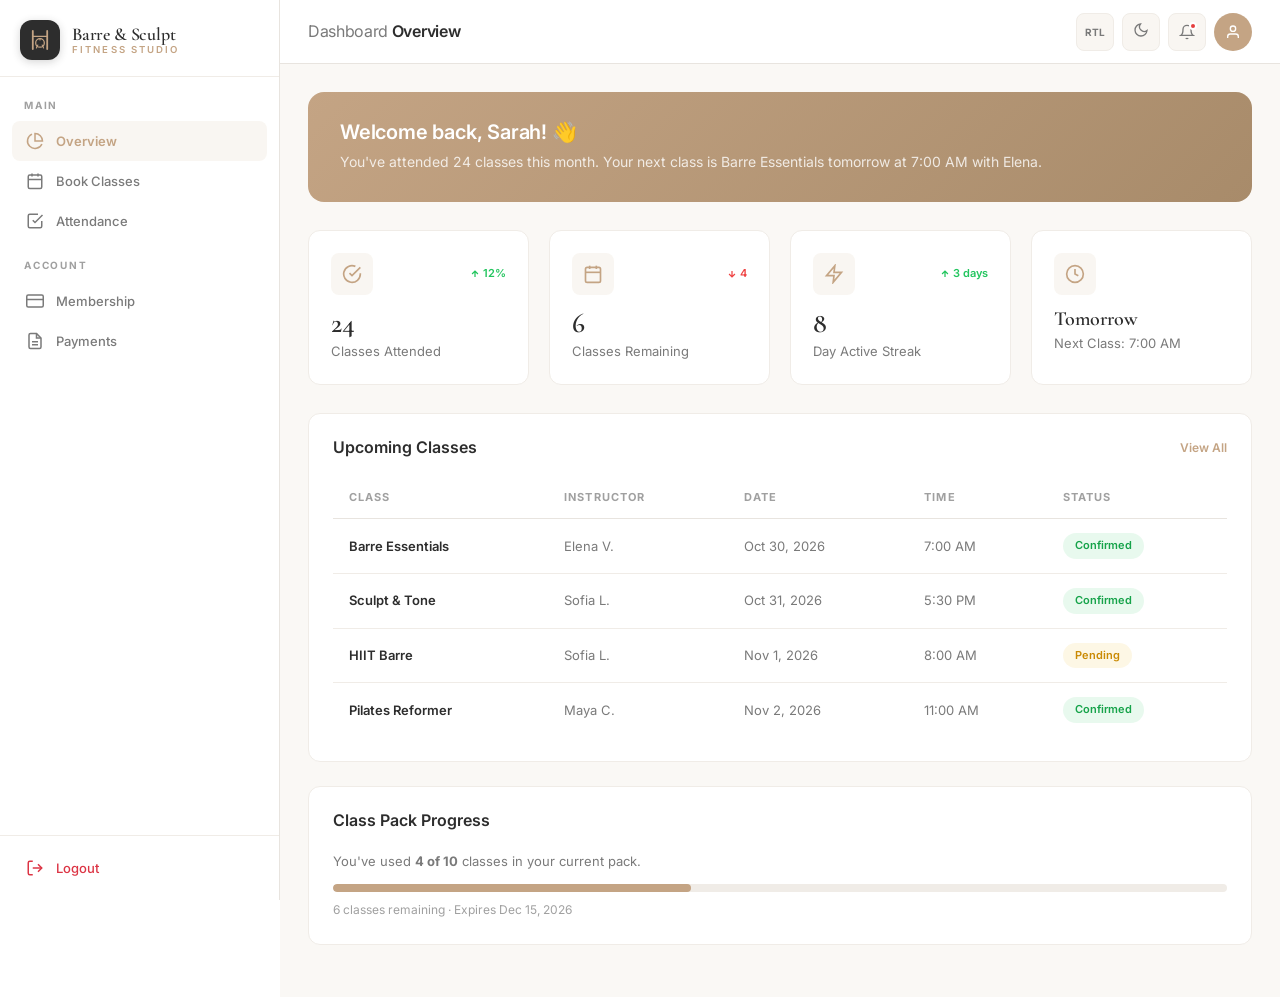
==== dashboard/index.html @ 0da045a5 "first commit" ====
<!DOCTYPE html>
<html lang="en" id="root-html">
<head>
    <meta charset="UTF-8">
    <meta name="viewport" content="width=device-width, initial-scale=1.0">
    <title>Member Dashboard — Barre & Sculpt Fitness Studio</title>
    <link rel="icon" type="image/svg+xml" href="../favicon.svg">
    <link rel="preconnect" href="https://fonts.googleapis.com">
    <link rel="preconnect" href="https://fonts.gstatic.com" crossorigin>
    <link href="https://fonts.googleapis.com/css2?family=Cormorant+Garamond:wght@400;500;600;700&family=Inter:wght@400;500;600;700&display=swap" rel="stylesheet">
    <link rel="stylesheet" href="../style.css">
    <script>(function(){try{if(localStorage.getItem('bs_theme')==='dark'){document.documentElement.classList.add('dark')}if(localStorage.getItem('bs_dir')==='rtl'){document.documentElement.setAttribute('dir','rtl')}}catch(e){}})();</script>
</head>
<body>
<div class="dash-layout">
    <!-- Sidebar Overlay -->
    <div class="dash-sidebar-overlay" id="dash-overlay" onclick="closeSidebar()"></div>

    <!-- Sidebar -->
    <aside class="dash-sidebar" id="dash-sidebar">
        <div class="dash-sidebar-header">
            <a href="../index.html" class="nav-logo" aria-label="Home">
                <div class="nav-logo-icon">
                    <svg width="36" height="36" viewBox="0 0 100 100" fill="none" xmlns="http://www.w3.org/2000/svg"><rect width="100" height="100" rx="18" fill="#2D2D2D"/><path d="M30 25 L30 75" stroke="#C4A484" stroke-width="5" stroke-linecap="round"/><path d="M70 25 L70 75" stroke="#C4A484" stroke-width="5" stroke-linecap="round"/><path d="M30 40 L70 40" stroke="#C4A484" stroke-width="4" stroke-linecap="round"/><circle cx="50" cy="58" r="12" stroke="#C4A484" stroke-width="3.5" fill="none"/><path d="M50 50 L50 46" stroke="#C4A484" stroke-width="3" stroke-linecap="round"/><path d="M44 64 L40 72" stroke="#C4A484" stroke-width="3" stroke-linecap="round"/><path d="M56 64 L60 72" stroke="#C4A484" stroke-width="3" stroke-linecap="round"/></svg>
                </div>
                <div class="nav-logo-text"><span class="brand-top">Barre & Sculpt</span><span class="brand-bottom">Fitness Studio</span></div>
            </a>
        </div>
        <nav class="dash-sidebar-nav">
            <div class="dash-nav-label">Main</div>
            <button class="dash-nav-item active" data-tab="overview">
                <svg width="18" height="18" viewBox="0 0 24 24" fill="none" stroke="currentColor" stroke-width="2"><path d="M21.21 15.89A10 10 0 1 1 8 2.83"/><path d="M22 12A10 10 0 0 0 12 2v10z"/></svg>
                Overview
            </button>
            <button class="dash-nav-item" data-tab="bookings">
                <svg width="18" height="18" viewBox="0 0 24 24" fill="none" stroke="currentColor" stroke-width="2"><rect x="3" y="4" width="18" height="18" rx="2" ry="2"/><line x1="16" y1="2" x2="16" y2="6"/><line x1="8" y1="2" x2="8" y2="6"/><line x1="3" y1="10" x2="21" y2="10"/></svg>
                Book Classes
            </button>
            <button class="dash-nav-item" data-tab="attendance">
                <svg width="18" height="18" viewBox="0 0 24 24" fill="none" stroke="currentColor" stroke-width="2"><path d="M9 11l3 3L22 4"/><path d="M21 12v7a2 2 0 0 1-2 2H5a2 2 0 0 1-2-2V5a2 2 0 0 1 2-2h11"/></svg>
                Attendance
            </button>
            <div class="dash-nav-label">Account</div>
            <button class="dash-nav-item" data-tab="membership">
                <svg width="18" height="18" viewBox="0 0 24 24" fill="none" stroke="currentColor" stroke-width="2"><rect x="1" y="4" width="22" height="16" rx="2" ry="2"/><line x1="1" y1="10" x2="23" y2="10"/></svg>
                Membership
            </button>
            <button class="dash-nav-item" data-tab="payments">
                <svg width="18" height="18" viewBox="0 0 24 24" fill="none" stroke="currentColor" stroke-width="2"><path d="M14 2H6a2 2 0 0 0-2 2v16a2 2 0 0 0 2 2h12a2 2 0 0 0 2-2V8z"/><polyline points="14 2 14 8 20 8"/><line x1="16" y1="13" x2="8" y2="13"/><line x1="16" y1="17" x2="8" y2="17"/></svg>
                Payments
            </button>
        </nav>
        <div class="dash-sidebar-footer">
            <button class="dash-nav-item dash-logout-btn" id="logoutTriggerBtn">
                <svg width="18" height="18" viewBox="0 0 24 24" fill="none" stroke="currentColor" stroke-width="2"><path d="M9 21H5a2 2 0 0 1-2-2V5a2 2 0 0 1 2-2h4"/><polyline points="16 17 21 12 16 7"/><line x1="21" y1="12" x2="9" y2="12"/></svg>
                Logout
            </button>
        </div>
    </aside>

    <!-- Main -->
    <div class="dash-main">
        <!-- Header -->
        <header class="dash-header">
            <div class="dash-header-left">
                <button class="dash-mobile-toggle" onclick="toggleSidebar()" aria-label="Toggle sidebar">
                    <svg width="18" height="18" viewBox="0 0 24 24" fill="none" stroke="currentColor" stroke-width="2"><line x1="3" y1="6" x2="21" y2="6"/><line x1="3" y1="12" x2="21" y2="12"/><line x1="3" y1="18" x2="21" y2="18"/></svg>
                </button>
                <h1 class="dash-header-title" id="dashHeaderTitle"><span class="dash-title-prefix">Dashboard </span>Overview</h1>
            </div>
            <div class="dash-header-right">
                <button class="nav-icon-btn" onclick="toggleDir()" title="Toggle RTL"><span class="dir-indicator">RTL</span></button>
                <button class="nav-icon-btn" onclick="toggleTheme()" title="Toggle theme"><span class="theme-icon"><svg xmlns="http://www.w3.org/2000/svg" width="16" height="16" fill="none" viewBox="0 0 24 24" stroke="currentColor" stroke-width="2"><path d="M21 12.79A9 9 0 1 1 11.21 3 7 7 0 0 0 21 12.79z"/></svg></span></button>
                <div style="position:relative;">
                    <button class="dash-notif-btn" id="notifBtn" aria-label="Notifications">
                        <svg width="16" height="16" viewBox="0 0 24 24" fill="none" stroke="currentColor" stroke-width="2"><path d="M18 8A6 6 0 0 0 6 8c0 7-3 9-3 9h18s-3-2-3-9"/><path d="M13.73 21a2 2 0 0 1-3.46 0"/></svg>
                        <span class="dash-notif-dot"></span>
                    </button>
                    <div class="dash-notif-dropdown" id="notifDropdown">
                        <div class="dash-notif-header"><h4>Notifications</h4><button style="background:none;border:none;color:var(--text-muted);cursor:pointer;font-size:0.75rem;" onclick="document.getElementById('notifDropdown').classList.remove('open')">Clear all</button></div>
                        <div class="dash-notif-list">
                            <div class="dash-notif-item"><h5>Class Confirmed</h5><p>Your Barre Essentials class on Oct 30 at 7:00 AM is confirmed.</p><div class="dash-notif-time">15 minutes ago</div></div>
                            <div class="dash-notif-item"><h5>Membership Renewal</h5><p>Your Unlimited membership renews on Nov 15, 2026.</p><div class="dash-notif-time">2 hours ago</div></div>
                            <div class="dash-notif-item"><h5>New Class Added</h5><p>HIIT Barre Express (30 min) is now available on Saturday mornings!</p><div class="dash-notif-time">Yesterday</div></div>
                            <div class="dash-notif-item"><h5>Achievement Unlocked</h5><p>You've completed 8 consecutive days of classes. Keep it up!</p><div class="dash-notif-time">2 days ago</div></div>
                        </div>
                    </div>
                </div>
                <button class="dash-profile-btn" aria-label="Profile">
                    <svg width="16" height="16" viewBox="0 0 24 24" fill="none" stroke="currentColor" stroke-width="2"><path d="M20 21v-2a4 4 0 0 0-4-4H8a4 4 0 0 0-4 4v2"/><circle cx="12" cy="7" r="4"/></svg>
                </button>
            </div>
        </header>

        <!-- Body -->
        <div class="dash-body">

            <!-- ══ OVERVIEW ══ -->
            <div class="dash-tab-content active" id="tab-overview">
                <div class="dash-welcome">
                    <h2>Welcome back, Sarah! 👋</h2>
                    <p>You've attended 24 classes this month. Your next class is Barre Essentials tomorrow at 7:00 AM with Elena.</p>
                </div>
                <div class="dash-metrics">
                    <div class="dash-metric-card">
                        <div class="dash-metric-header">
                            <div class="dash-metric-icon"><svg width="20" height="20" viewBox="0 0 24 24" fill="none" stroke="currentColor" stroke-width="2"><path d="M22 11.08V12a10 10 0 1 1-5.93-9.14"/><polyline points="22 4 12 14.01 9 11.01"/></svg></div>
                            <span class="dash-metric-change up"><svg width="10" height="10" viewBox="0 0 24 24" fill="none" stroke="currentColor" stroke-width="3"><path d="M12 19V5M5 12l7-7 7 7"/></svg> 12%</span>
                        </div>
                        <div class="dash-metric-value">24</div>
                        <div class="dash-metric-label">Classes Attended</div>
                    </div>
                    <div class="dash-metric-card">
                        <div class="dash-metric-header">
                            <div class="dash-metric-icon"><svg width="20" height="20" viewBox="0 0 24 24" fill="none" stroke="currentColor" stroke-width="2"><rect x="3" y="4" width="18" height="18" rx="2" ry="2"/><line x1="16" y1="2" x2="16" y2="6"/><line x1="8" y1="2" x2="8" y2="6"/><line x1="3" y1="10" x2="21" y2="10"/></svg></div>
                            <span class="dash-metric-change down"><svg width="10" height="10" viewBox="0 0 24 24" fill="none" stroke="currentColor" stroke-width="3"><path d="M12 5v14M5 12l7 7 7-7"/></svg> 4</span>
                        </div>
                        <div class="dash-metric-value">6</div>
                        <div class="dash-metric-label">Classes Remaining</div>
                    </div>
                    <div class="dash-metric-card">
                        <div class="dash-metric-header">
                            <div class="dash-metric-icon"><svg width="20" height="20" viewBox="0 0 24 24" fill="none" stroke="currentColor" stroke-width="2"><path d="M13 2L3 14h9l-1 8 10-12h-9l1-8z"/></svg></div>
                            <span class="dash-metric-change up"><svg width="10" height="10" viewBox="0 0 24 24" fill="none" stroke="currentColor" stroke-width="3"><path d="M12 19V5M5 12l7-7 7 7"/></svg> 3 days</span>
                        </div>
                        <div class="dash-metric-value">8</div>
                        <div class="dash-metric-label">Day Active Streak</div>
                    </div>
                    <div class="dash-metric-card">
                        <div class="dash-metric-header">
                            <div class="dash-metric-icon"><svg width="20" height="20" viewBox="0 0 24 24" fill="none" stroke="currentColor" stroke-width="2"><circle cx="12" cy="12" r="10"/><polyline points="12 6 12 12 16 14"/></svg></div>
                        </div>
                        <div class="dash-metric-value" style="font-size:1.25rem;">Tomorrow</div>
                        <div class="dash-metric-label">Next Class: 7:00 AM</div>
                    </div>
                </div>

                <!-- Upcoming Classes -->
                <div class="dash-card">
                    <div class="dash-card-header"><h3>Upcoming Classes</h3><a href="#" onclick="document.querySelector('[data-tab=bookings]').click();return false;" style="font-size:0.75rem;color:var(--primary);font-weight:600;">View All</a></div>
                    <div class="dash-table-wrap">
                        <table class="dash-table">
                            <thead><tr><th>Class</th><th>Instructor</th><th>Date</th><th>Time</th><th>Status</th></tr></thead>
                            <tbody>
                                <tr><td style="font-weight:600;color:var(--text);">Barre Essentials</td><td>Elena V.</td><td>Oct 30, 2026</td><td>7:00 AM</td><td><span class="dash-status confirmed">Confirmed</span></td></tr>
                                <tr><td style="font-weight:600;color:var(--text);">Sculpt & Tone</td><td>Sofia L.</td><td>Oct 31, 2026</td><td>5:30 PM</td><td><span class="dash-status confirmed">Confirmed</span></td></tr>
                                <tr><td style="font-weight:600;color:var(--text);">HIIT Barre</td><td>Sofia L.</td><td>Nov 1, 2026</td><td>8:00 AM</td><td><span class="dash-status pending">Pending</span></td></tr>
                                <tr><td style="font-weight:600;color:var(--text);">Pilates Reformer</td><td>Maya C.</td><td>Nov 2, 2026</td><td>11:00 AM</td><td><span class="dash-status confirmed">Confirmed</span></td></tr>
                            </tbody>
                        </table>
                    </div>
                </div>

                <!-- Progress -->
                <div class="dash-card">
                    <div class="dash-card-header"><h3>Class Pack Progress</h3></div>
                    <p style="font-size:0.8125rem;margin-bottom:12px;">You've used <strong>4 of 10</strong> classes in your current pack.</p>
                    <div class="progress-bar-bg"><div class="progress-bar-fill" style="width:40%;"></div></div>
                    <p style="font-size:0.75rem;color:var(--text-light);margin-top:8px;">6 classes remaining · Expires Dec 15, 2026</p>
                </div>
            </div>

            <!-- ══ BOOK CLASSES ══ -->
            <div class="dash-tab-content" id="tab-bookings">
                <div class="dash-card">
                    <div class="dash-card-header"><h3>Available Classes</h3>
                        <div style="display:flex;gap:8px;">
                            <input type="date" class="form-input" style="padding:8px 12px;font-size:0.75rem;width:auto;">
                        </div>
                    </div>
                    <div style="display:grid;grid-template-columns:repeat(auto-fill,minmax(280px,1fr));gap:16px;">
                        <div style="border:1px solid var(--border-light);border-radius:var(--radius);padding:20px;">
                            <div style="display:flex;justify-content:space-between;align-items:flex-start;margin-bottom:12px;">
                                <div><div style="font-weight:600;font-size:0.9375rem;">Barre Essentials</div><div style="font-size:0.75rem;color:var(--text-muted);">Elena Vasquez</div></div>
                                <span style="padding:4px 10px;font-size:0.625rem;font-weight:600;background:rgba(34,197,94,0.1);color:#16a34a;border-radius:var(--radius-full);">8 spots</span>
                            </div>
                            <div style="font-size:0.8125rem;color:var(--text-muted);margin-bottom:14px;">Oct 31 · 7:00 AM · 50 min</div>
                            <button class="btn btn-primary btn-sm" style="width:100%;" onclick="alert('Class booked!')">Book Now</button>
                        </div>
                        <div style="border:1px solid var(--border-light);border-radius:var(--radius);padding:20px;">
                            <div style="display:flex;justify-content:space-between;align-items:flex-start;margin-bottom:12px;">
                                <div><div style="font-weight:600;font-size:0.9375rem;">Sculpt & Tone</div><div style="font-size:0.75rem;color:var(--text-muted);">Sofia Laurent</div></div>
                                <span style="padding:4px 10px;font-size:0.625rem;font-weight:600;background:rgba(234,179,8,0.1);color:#ca8a04;border-radius:var(--radius-full);">3 spots</span>
                            </div>
                            <div style="font-size:0.8125rem;color:var(--text-muted);margin-bottom:14px;">Oct 31 · 5:30 PM · 55 min</div>
                            <button class="btn btn-primary btn-sm" style="width:100%;" onclick="alert('Class booked!')">Book Now</button>
                        </div>
                        <div style="border:1px solid var(--border-light);border-radius:var(--radius);padding:20px;">
                            <div style="display:flex;justify-content:space-between;align-items:flex-start;margin-bottom:12px;">
                                <div><div style="font-weight:600;font-size:0.9375rem;">Pilates Reformer</div><div style="font-size:0.75rem;color:var(--text-muted);">Maya Chen</div></div>
                                <span style="padding:4px 10px;font-size:0.625rem;font-weight:600;background:rgba(34,197,94,0.1);color:#16a34a;border-radius:var(--radius-full);">6 spots</span>
                            </div>
                            <div style="font-size:0.8125rem;color:var(--text-muted);margin-bottom:14px;">Nov 1 · 11:00 AM · 55 min</div>
                            <button class="btn btn-primary btn-sm" style="width:100%;" onclick="alert('Class booked!')">Book Now</button>
                        </div>
                        <div style="border:1px solid var(--border-light);border-radius:var(--radius);padding:20px;">
                            <div style="display:flex;justify-content:space-between;align-items:flex-start;margin-bottom:12px;">
                                <div><div style="font-weight:600;font-size:0.9375rem;">Stretch & Restore</div><div style="font-size:0.75rem;color:var(--text-muted);">James Rivera</div></div>
                                <span style="padding:4px 10px;font-size:0.625rem;font-weight:600;background:rgba(34,197,94,0.1);color:#16a34a;border-radius:var(--radius-full);">10 spots</span>
                            </div>
                            <div style="font-size:0.8125rem;color:var(--text-muted);margin-bottom:14px;">Nov 1 · 12:00 PM · 45 min</div>
                            <button class="btn btn-primary btn-sm" style="width:100%;" onclick="alert('Class booked!')">Book Now</button>
                        </div>
                        <div style="border:1px solid var(--border-light);border-radius:var(--radius);padding:20px;">
                            <div style="display:flex;justify-content:space-between;align-items:flex-start;margin-bottom:12px;">
                                <div><div style="font-weight:600;font-size:0.9375rem;">HIIT Barre</div><div style="font-size:0.75rem;color:var(--text-muted);">Sofia Laurent</div></div>
                                <span style="padding:4px 10px;font-size:0.625rem;font-weight:600;background:rgba(239,68,68,0.1);color:#dc2626;border-radius:var(--radius-full);">1 spot</span>
                            </div>
                            <div style="font-size:0.8125rem;color:var(--text-muted);margin-bottom:14px;">Nov 2 · 8:00 AM · 50 min</div>
                            <button class="btn btn-primary btn-sm" style="width:100%;" onclick="alert('Class booked!')">Book Now</button>
                        </div>
                        <div style="border:1px solid var(--border-light);border-radius:var(--radius);padding:20px;">
                            <div style="display:flex;justify-content:space-between;align-items:flex-start;margin-bottom:12px;">
                                <div><div style="font-weight:600;font-size:0.9375rem;">Prenatal Barre</div><div style="font-size:0.75rem;color:var(--text-muted);">Elena Vasquez</div></div>
                                <span style="padding:4px 10px;font-size:0.625rem;font-weight:600;background:rgba(34,197,94,0.1);color:#16a34a;border-radius:var(--radius-full);">7 spots</span>
                            </div>
                            <div style="font-size:0.8125rem;color:var(--text-muted);margin-bottom:14px;">Nov 2 · 11:00 AM · 45 min</div>
                            <button class="btn btn-primary btn-sm" style="width:100%;" onclick="alert('Class booked!')">Book Now</button>
                        </div>
                    </div>
                </div>
            </div>

            <!-- ══ ATTENDANCE ══ -->
            <div class="dash-tab-content" id="tab-attendance">
                <div class="dash-card">
                    <div class="dash-card-header"><h3>Attendance History</h3></div>
                    <div class="dash-table-wrap">
                        <table class="dash-table">
                            <thead><tr><th>Date</th><th>Class</th><th>Instructor</th><th>Duration</th><th>Status</th></tr></thead>
                            <tbody>
                                <tr><td>Oct 29, 2026</td><td style="font-weight:600;color:var(--text);">Barre Essentials</td><td>Elena V.</td><td>50 min</td><td><span class="dash-status completed">Completed</span></td></tr>
                                <tr><td>Oct 28, 2026</td><td style="font-weight:600;color:var(--text);">HIIT Barre</td><td>Sofia L.</td><td>50 min</td><td><span class="dash-status completed">Completed</span></td></tr>
                                <tr><td>Oct 27, 2026</td><td style="font-weight:600;color:var(--text);">Pilates Reformer</td><td>Maya C.</td><td>55 min</td><td><span class="dash-status completed">Completed</span></td></tr>
                                <tr><td>Oct 26, 2026</td><td style="font-weight:600;color:var(--text);">Stretch & Restore</td><td>James R.</td><td>45 min</td><td><span class="dash-status completed">Completed</span></td></tr>
                                <tr><td>Oct 25, 2026</td><td style="font-weight:600;color:var(--text);">Sculpt & Tone</td><td>Sofia L.</td><td>55 min</td><td><span class="dash-status completed">Completed</span></td></tr>
                                <tr><td>Oct 24, 2026</td><td style="font-weight:600;color:var(--text);">Barre Essentials</td><td>Elena V.</td><td>50 min</td><td><span class="dash-status completed">Completed</span></td></tr>
                                <tr><td>Oct 23, 2026</td><td style="font-weight:600;color:var(--text);">HIIT Barre</td><td>Sofia L.</td><td>50 min</td><td><span class="dash-status cancelled">Cancelled</span></td></tr>
                                <tr><td>Oct 22, 2026</td><td style="font-weight:600;color:var(--text);">Pilates Reformer</td><td>Maya C.</td><td>55 min</td><td><span class="dash-status completed">Completed</span></td></tr>
                            </tbody>
                        </table>
                    </div>
                </div>
            </div>

            <!-- ══ MEMBERSHIP ══ -->
            <div class="dash-tab-content" id="tab-membership">
                <div class="dash-card" style="border-left:4px solid var(--primary);">
                    <div style="display:flex;justify-content:space-between;align-items:flex-start;flex-wrap:wrap;gap:16px;">
                        <div>
                            <div style="font-size:0.625rem;font-weight:600;letter-spacing:0.15em;text-transform:uppercase;color:var(--primary);margin-bottom:6px;">Current Plan</div>
                            <h3 style="font-family:var(--font-heading);font-size:1.5rem;margin-bottom:4px;">Unlimited Monthly</h3>
                            <p style="font-size:0.875rem;">Unlimited access to all classes, priority booking, and 2 guest passes per month.</p>
                        </div>
                        <span class="dash-status active" style="font-size:0.75rem;">Active</span>
                    </div>
                    <div style="display:grid;grid-template-columns:repeat(auto-fill,minmax(180px,1fr));gap:16px;margin-top:24px;padding-top:20px;border-top:1px solid var(--border-light);">
                        <div><div style="font-size:0.6875rem;color:var(--text-light);text-transform:uppercase;letter-spacing:0.08em;">Start Date</div><div style="font-weight:600;font-size:0.875rem;margin-top:4px;">Oct 15, 2026</div></div>
                        <div><div style="font-size:0.6875rem;color:var(--text-light);text-transform:uppercase;letter-spacing:0.08em;">Renewal Date</div><div style="font-weight:600;font-size:0.875rem;margin-top:4px;">Nov 15, 2026</div></div>
                        <div><div style="font-size:0.6875rem;color:var(--text-light);text-transform:uppercase;letter-spacing:0.08em;">Monthly Cost</div><div style="font-weight:600;font-size:0.875rem;margin-top:4px;">$149.00</div></div>
                        <div><div style="font-size:0.6875rem;color:var(--text-light);text-transform:uppercase;letter-spacing:0.08em;">Payment Method</div><div style="font-weight:600;font-size:0.875rem;margin-top:4px;">Visa ••••4242</div></div>
                    </div>
                    <div style="display:flex;gap:12px;margin-top:24px;">
                        <button class="btn btn-primary btn-sm">Upgrade Plan</button>
                        <button class="btn btn-secondary btn-sm">Manage Plan</button>
                    </div>
                </div>
                <div class="dash-card">
                    <div class="dash-card-header"><h3>Usage This Month</h3></div>
                    <div style="display:grid;grid-template-columns:1fr 1fr;gap:20px;">
                        <div>
                            <div style="display:flex;justify-content:space-between;font-size:0.8125rem;margin-bottom:6px;"><span>Classes Attended</span><span style="font-weight:600;">24</span></div>
                            <div class="progress-bar-bg"><div class="progress-bar-fill" style="width:80%;"></div></div>
                        </div>
                        <div>
                            <div style="display:flex;justify-content:space-between;font-size:0.8125rem;margin-bottom:6px;"><span>Guest Passes Used</span><span style="font-weight:600;">1 of 2</span></div>
                            <div class="progress-bar-bg"><div class="progress-bar-fill" style="width:50%;"></div></div>
                        </div>
                    </div>
                </div>
            </div>

            <!-- ══ PAYMENTS ══ -->
            <div class="dash-tab-content" id="tab-payments">
                <div class="dash-card">
                    <div class="dash-card-header"><h3>Payment History</h3></div>
                    <div class="dash-table-wrap">
                        <table class="dash-table">
                            <thead><tr><th>Invoice</th><th>Date</th><th>Amount</th><th>Method</th><th>Status</th></tr></thead>
                            <tbody>
                                <tr><td style="font-weight:600;color:var(--text);">#INV-2026-0024</td><td>Oct 15, 2026</td><td>$149.00</td><td>Visa ••••4242</td><td><span class="dash-status paid">Paid</span></td></tr>
                                <tr><td style="font-weight:600;color:var(--text);">#INV-2026-0021</td><td>Sep 15, 2026</td><td>$149.00</td><td>Visa ••••4242</td><td><span class="dash-status paid">Paid</span></td></tr>
                                <tr><td style="font-weight:600;color:var(--text);">#INV-2026-0018</td><td>Aug 15, 2026</td><td>$149.00</td><td>Visa ••••4242</td><td><span class="dash-status paid">Paid</span></td></tr>
                                <tr><td style="font-weight:600;color:var(--text);">#INV-2026-0015</td><td>Jul 15, 2026</td><td>$199.00</td><td>Visa ••••4242</td><td><span class="dash-status paid">Paid</span></td></tr>
                                <tr><td style="font-weight:600;color:var(--text);">#INV-2026-0012</td><td>Jun 15, 2026</td><td>$149.00</td><td>Visa ••••4242</td><td><span class="dash-status paid">Paid</span></td></tr>
                                <tr><td style="font-weight:600;color:var(--text);">#INV-2026-0009</td><td>May 15, 2026</td><td>$149.00</td><td>Visa ••••4242</td><td><span class="dash-status paid">Paid</span></td></tr>
                            </tbody>
                        </table>
                    </div>
                </div>
                <div class="dash-card">
                    <div class="dash-card-header"><h3>Payment Method</h3></div>
                    <div style="display:flex;align-items:center;gap:16px;padding:16px;border:1px solid var(--border-light);border-radius:var(--radius);">
                        <div style="width:48px;height:32px;background:linear-gradient(135deg,#1a1f71,#2563eb);border-radius:6px;display:flex;align-items:center;justify-content:center;">
                            <span style="color:#fff;font-size:0.625rem;font-weight:700;letter-spacing:0.05em;">VISA</span>
                        </div>
                        <div>
                            <div style="font-weight:600;font-size:0.875rem;">Visa ending in 4242</div>
                            <div style="font-size:0.75rem;color:var(--text-muted);">Expires 12/2028</div>
                        </div>
                        <button class="btn btn-secondary btn-sm" style="margin-left:auto;">Update</button>
                    </div>
                </div>
            </div>

        </div>
    </div>
</div>

<!-- Logout Modal -->
<div class="dash-modal-overlay" id="logoutModal">
    <div class="dash-modal">
        <div style="width:48px;height:48px;border-radius:50%;background:rgba(220,53,69,0.1);display:flex;align-items:center;justify-content:center;margin:0 auto 16px;">
            <svg width="22" height="22" viewBox="0 0 24 24" fill="none" stroke="#dc3545" stroke-width="2"><path d="M9 21H5a2 2 0 0 1-2-2V5a2 2 0 0 1 2-2h4"/><polyline points="16 17 21 12 16 7"/><line x1="21" y1="12" x2="9" y2="12"/></svg>
        </div>
        <h3>Confirm Logout</h3>
        <p>Are you sure you want to log out of your account?</p>
        <div class="dash-modal-actions">
            <button class="btn btn-secondary btn-sm" id="logoutCancel">Cancel</button>
            <button class="btn btn-primary btn-sm" id="logoutConfirm" style="background:#dc3545;border-color:#dc3545;">Logout</button>
        </div>
    </div>
</div>

<script src="../components.js"></script>
</body>
</html>
---- style.css ----
/* ═══════════════════════════════════════════════════════════════
   Barre & Sculpt Fitness Studio — Master Stylesheet
   Primary: #C4A484 (Warm Taupe/Gold)   Secondary: #2D2D2D (Charcoal)
   Font: Cormorant Garamond (Headings) + Inter (Body)
   ═══════════════════════════════════════════════════════════════ */

/* ─── CSS CUSTOM PROPERTIES ─────────────────────────────────── */
:root {
    --primary: #C4A484;
    --primary-light: #D4BFA0;
    --primary-dark: #A88B6A;
    --primary-10: rgba(196,164,132,0.10);
    --primary-20: rgba(196,164,132,0.20);
    --secondary: #2D2D2D;
    --secondary-light: #3D3D3D;
    --secondary-dark: #1A1A1A;

    --bg: #FFFFFF;
    --bg-alt: #FAF8F5;
    --bg-card: #FFFFFF;
    --bg-footer: #1A1A1A;
    --text: #2D2D2D;
    --text-muted: #7A7A7A;
    --text-light: #A0A0A0;
    --border: #E8E4DF;
    --border-light: #F0ECE7;
    --shadow: rgba(0,0,0,0.06);
    --shadow-md: rgba(0,0,0,0.10);
    --overlay: rgba(0,0,0,0.5);

    --radius-sm: 8px;
    --radius: 12px;
    --radius-lg: 16px;
    --radius-xl: 24px;
    --radius-full: 9999px;

    --font-heading: 'Cormorant Garamond', serif;
    --font-body: 'Inter', sans-serif;

    --nav-height: 72px;
    --sidebar-width: 280px;
    --max-width: 1280px;
    --transition: 0.3s cubic-bezier(0.4, 0, 0.2, 1);
}

/* ─── DARK MODE ─────────────────────────────────────────────── */
.dark {
    --bg: #111111;
    --bg-alt: #1A1A1A;
    --bg-card: #1E1E1E;
    --bg-footer: #0A0A0A;
    --text: #F0ECE7;
    --text-muted: #9A9A9A;
    --text-light: #6A6A6A;
    --border: #2E2E2E;
    --border-light: #252525;
    --shadow: rgba(0,0,0,0.3);
    --shadow-md: rgba(0,0,0,0.4);
    --overlay: rgba(0,0,0,0.7);
}

/* ─── RESET & BASE ──────────────────────────────────────────── */
*, *::before, *::after { box-sizing: border-box; margin: 0; padding: 0; }

html {
    scroll-behavior: smooth;
    font-size: 16px;
    -webkit-text-size-adjust: 100%;
}

body {
    font-family: var(--font-body);
    font-weight: 400;
    line-height: 1.6;
    color: var(--text);
    background: var(--bg);
    -webkit-font-smoothing: antialiased;
    -moz-osx-font-smoothing: grayscale;
    transition: background var(--transition), color var(--transition);
    overflow-x: hidden;
}

img { max-width: 100%; height: auto; display: block; }
a { text-decoration: none; color: inherit; transition: color var(--transition); }
button { font-family: inherit; cursor: pointer; border: none; background: none; }
ul, ol { list-style: none; }

/* ─── TYPOGRAPHY ────────────────────────────────────────────── */
h1, h2, h3, h4, h5, h6 {
    font-family: var(--font-heading);
    font-weight: 600;
    line-height: 1.2;
    color: var(--text);
}
h1 { font-size: clamp(2.5rem, 5vw, 4rem); letter-spacing: -0.02em; }
h2 { font-size: clamp(2rem, 4vw, 3rem); letter-spacing: -0.01em; }
h3 { font-size: clamp(1.5rem, 2.5vw, 1.875rem); }
h4 { font-size: clamp(1.125rem, 1.5vw, 1.375rem); }
h5 { font-size: 1.125rem; }
h6 { font-size: 1rem; }

p { 
    font-weight: 400; 
    line-height: 1.7; 
    color: var(--text-muted);
    font-size: 0.9375rem;
}

.section-eyebrow {
    display: inline-flex;
    align-items: center;
    gap: 10px;
    font-size: 0.6875rem;
    font-weight: 600;
    letter-spacing: 0.2em;
    text-transform: uppercase;
    color: var(--primary);
    margin-bottom: 14px;
    font-family: var(--font-body);
}
.section-eyebrow::before {
    content: '';
    width: 28px;
    height: 2px;
    background: var(--primary);
    flex-shrink: 0;
}

.section-title { margin-bottom: 16px; }
.section-desc {
    max-width: 640px;
    margin: 0 auto;
    font-size: 1rem;
    color: var(--text-muted);
}
.text-center { text-align: center; }
.text-center .section-desc { margin: 0 auto; }

/* ─── CONTAINER & LAYOUT ───────────────────────────────────── */
.container {
    width: 100%;
    max-width: var(--max-width);
    margin: 0 auto;
    padding: 0 24px;
}

section {
    padding: 80px 0;
}
section.section-alt {
    background: var(--bg-alt);
}

.grid-2 { display: grid; grid-template-columns: repeat(2, 1fr); gap: 32px; }
.grid-3 { display: grid; grid-template-columns: repeat(3, 1fr); gap: 28px; }
.grid-4 { display: grid; grid-template-columns: repeat(4, 1fr); gap: 24px; }

/* ─── BUTTONS ───────────────────────────────────────────────── */
.btn {
    display: inline-flex;
    align-items: center;
    justify-content: center;
    gap: 8px;
    padding: 14px 32px;
    font-size: 0.8125rem;
    font-weight: 600;
    letter-spacing: 0.08em;
    text-transform: uppercase;
    border-radius: var(--radius-sm);
    transition: all var(--transition);
    white-space: nowrap;
    font-family: var(--font-body);
    cursor: pointer;
    border: 2px solid transparent;
}

.btn-primary {
    background: var(--primary);
    color: #fff;
    border-color: var(--primary);
    box-shadow: 0 4px 20px rgba(196,164,132,0.3);
}
.btn-primary:hover {
    background: var(--primary-dark);
    border-color: var(--primary-dark);
    transform: translateY(-2px);
    box-shadow: 0 8px 30px rgba(196,164,132,0.4);
}

.btn-secondary {
    background: transparent;
    color: var(--text);
    border-color: var(--border);
}
.btn-secondary:hover {
    border-color: var(--primary);
    color: var(--primary);
    transform: translateY(-2px);
}

.btn-outline-light {
    background: transparent;
    color: #fff;
    border-color: rgba(255,255,255,0.35);
}
.btn-outline-light:hover {
    border-color: var(--primary);
    color: var(--primary);
    transform: translateY(-2px);
}

.btn-sm {
    padding: 10px 22px;
    font-size: 0.75rem;
}
.btn-lg {
    padding: 16px 40px;
    font-size: 0.875rem;
}

/* ─── HEADER / NAV ──────────────────────────────────────────── */
.main-header {
    position: fixed;
    top: 0;
    left: 0;
    right: 0;
    z-index: 1000;
    background: rgba(255,255,255,0.92);
    backdrop-filter: blur(20px);
    -webkit-backdrop-filter: blur(20px);
    border-bottom: 1px solid transparent;
    transition: all var(--transition);
    height: var(--nav-height);
}

.dark .main-header {
    background: rgba(17,17,17,0.92);
}

.main-header.scrolled {
    border-bottom-color: var(--border);
    box-shadow: 0 1px 12px var(--shadow);
}

.nav-inner {
    max-width: var(--max-width);
    margin: 0 auto;
    padding: 0 24px;
    height: var(--nav-height);
    display: flex;
    align-items: center;
    justify-content: space-between;
}

.nav-logo {
    display: flex;
    align-items: center;
    gap: 12px;
    flex-shrink: 0;
}
.nav-logo-icon {
    width: 40px;
    height: 40px;
    background: var(--secondary);
    border-radius: var(--radius);
    display: flex;
    align-items: center;
    justify-content: center;
    box-shadow: 0 2px 8px rgba(45,45,45,0.2);
}
.dark .nav-logo-icon {
    background: var(--primary);
}
.nav-logo-text {
    display: flex;
    flex-direction: column;
    line-height: 1.1;
}
.nav-logo .brand-top {
    font-family: var(--font-heading);
    font-weight: 600;
    font-size: 1.125rem;
    color: var(--text);
    letter-spacing: -0.01em;
}
.nav-logo .brand-bottom {
    font-family: var(--font-body);
    font-size: 0.6rem;
    font-weight: 600;
    letter-spacing: 0.22em;
    text-transform: uppercase;
    color: var(--primary);
}

.nav-links {
    display: flex;
    align-items: center;
    gap: 4px;
}
.nav-link {
    padding: 8px 16px;
    font-size: 0.8125rem;
    font-weight: 500;
    color: var(--text-muted);
    border-radius: var(--radius-sm);
    transition: all var(--transition);
    position: relative;
}
.nav-link:hover,
.nav-link.active {
    color: var(--primary);
}
.nav-link.active::after {
    content: '';
    position: absolute;
    bottom: 2px;
    left: 50%;
    transform: translateX(-50%);
    width: 16px;
    height: 2px;
    background: var(--primary);
    border-radius: 1px;
}

.nav-right {
    display: flex;
    align-items: center;
    gap: 8px;
}

.nav-icon-btn {
    width: 38px;
    height: 38px;
    display: flex;
    align-items: center;
    justify-content: center;
    border-radius: var(--radius-sm);
    background: var(--primary-10);
    border: 1px solid var(--border-light);
    color: var(--text-muted);
    transition: all var(--transition);
    font-size: 0.8rem;
}
.nav-icon-btn:hover {
    color: var(--primary);
    border-color: var(--primary-20);
    background: var(--primary-20);
}

/* Mobile menu toggle */
.mobile-menu-btn {
    display: none;
    width: 38px;
    height: 38px;
    align-items: center;
    justify-content: center;
    border-radius: var(--radius-sm);
    background: var(--primary-10);
    border: 1px solid var(--border-light);
    color: var(--text);
}

/* Mobile Nav */
.mobile-menu {
    display: none;
    position: absolute;
    top: var(--nav-height);
    left: 0;
    right: 0;
    background: var(--bg);
    border-bottom: 1px solid var(--border);
    box-shadow: 0 10px 30px var(--shadow-md);
    padding: 16px 24px 24px;
    z-index: 999;
}
.mobile-menu.open {
    display: block;
}
.mobile-nav-link {
    display: block;
    padding: 12px 16px;
    font-size: 0.875rem;
    font-weight: 500;
    color: var(--text-muted);
    border-radius: var(--radius-sm);
    transition: all var(--transition);
}
.mobile-nav-link:hover,
.mobile-nav-link.active {
    color: var(--primary);
    background: var(--primary-10);
}
.mobile-nav-actions {
    display: flex;
    gap: 10px;
    margin-top: 16px;
    padding-top: 16px;
    border-top: 1px solid var(--border);
}
.mobile-nav-actions .btn {
    flex: 1;
    justify-content: center;
    padding: 12px 16px;
    font-size: 0.75rem;
}
.mobile-nav-utils {
    display: flex;
    gap: 10px;
    margin-top: 12px;
}
.mobile-nav-utils button {
    flex: 1;
    padding: 10px;
    border-radius: var(--radius-sm);
    background: var(--primary-10);
    border: 1px solid var(--border-light);
    font-size: 0.75rem;
    font-weight: 600;
    color: var(--text);
    display: flex;
    align-items: center;
    justify-content: center;
    gap: 8px;
    transition: all var(--transition);
}
.mobile-nav-utils button:hover {
    background: var(--primary-20);
    border-color: var(--primary-20);
}

/* ─── FOOTER ────────────────────────────────────────────────── */
.main-footer {
    background: var(--bg-footer);
    color: #fff;
    padding: 72px 0 0;
}
.footer-inner {
    max-width: var(--max-width);
    margin: 0 auto;
    padding: 0 24px;
}
.footer-grid {
    display: grid;
    grid-template-columns: 1.5fr 1fr 1fr 1fr;
    gap: 48px;
    padding-bottom: 48px;
    border-bottom: 1px solid rgba(255,255,255,0.1);
}
.footer-brand p {
    color: rgba(255,255,255,0.55);
    font-size: 0.875rem;
    line-height: 1.7;
    margin: 16px 0 24px;
}
.footer-socials {
    display: flex;
    gap: 8px;
}
.footer-social-link {
    width: 38px;
    height: 38px;
    display: flex;
    align-items: center;
    justify-content: center;
    border-radius: var(--radius-sm);
    background: rgba(255,255,255,0.08);
    border: 1px solid rgba(255,255,255,0.1);
    color: #fff;
    transition: all var(--transition);
}
.footer-social-link:hover {
    background: var(--primary);
    border-color: var(--primary);
}
.footer-heading {
    font-family: var(--font-body);
    font-size: 0.75rem;
    font-weight: 600;
    letter-spacing: 0.18em;
    text-transform: uppercase;
    color: #fff;
    margin-bottom: 20px;
}
.footer-link {
    display: block;
    padding: 6px 0;
    font-size: 0.875rem;
    color: rgba(255,255,255,0.55);
    transition: color var(--transition);
}
.footer-link:hover {
    color: var(--primary);
}
.footer-bottom {
    padding: 24px 0;
    display: flex;
    align-items: center;
    justify-content: space-between;
    font-size: 0.8125rem;
    color: rgba(255,255,255,0.4);
}
.footer-bottom-links {
    display: flex;
    gap: 24px;
}
.footer-bottom-links a {
    color: rgba(255,255,255,0.4);
    transition: color var(--transition);
}
.footer-bottom-links a:hover { color: var(--primary); }

/* ─── CARDS ─────────────────────────────────────────────────── */
.card {
    background: var(--bg-card);
    border-radius: var(--radius-lg);
    border: 1px solid var(--border-light);
    overflow: hidden;
    transition: all var(--transition);
}
.card:hover {
    box-shadow: 0 12px 40px var(--shadow-md);
    transform: translateY(-4px);
}
.card-img {
    width: 100%;
    height: 240px;
    object-fit: cover;
}
.card-body {
    padding: 24px;
}
.card-tag {
    display: inline-block;
    padding: 4px 12px;
    font-size: 0.6875rem;
    font-weight: 600;
    letter-spacing: 0.1em;
    text-transform: uppercase;
    background: var(--primary-10);
    color: var(--primary);
    border-radius: var(--radius-full);
    margin-bottom: 12px;
}

/* ─── IMAGE CONTAINERS ──────────────────────────────────────── */
.img-cover {
    width: 100%;
    height: 100%;
    object-fit: cover;
}
.img-rounded { border-radius: var(--radius-lg); }
.img-aspect-square { aspect-ratio: 1/1; }
.img-aspect-video { aspect-ratio: 16/9; }
.img-aspect-portrait { aspect-ratio: 3/4; }

/* ─── SCROLL ANIMATIONS ────────────────────────────────────── */
.reveal {
    opacity: 0;
    transform: translateY(32px);
    transition: opacity 0.7s ease, transform 0.7s ease;
}
.reveal.visible {
    opacity: 1;
    transform: translateY(0);
}
.reveal-left {
    opacity: 0;
    transform: translateX(-40px);
    transition: opacity 0.7s ease, transform 0.7s ease;
}
.reveal-left.visible {
    opacity: 1;
    transform: translateX(0);
}
.reveal-right {
    opacity: 0;
    transform: translateX(40px);
    transition: opacity 0.7s ease, transform 0.7s ease;
}
.reveal-right.visible {
    opacity: 1;
    transform: translateX(0);
}
.stagger-item {
    opacity: 0;
    transform: translateY(24px);
    transition: opacity 0.6s ease, transform 0.6s ease;
}
.stagger-item.visible {
    opacity: 1;
    transform: translateY(0);
}
.stagger-item:nth-child(2) { transition-delay: 0.1s; }
.stagger-item:nth-child(3) { transition-delay: 0.2s; }
.stagger-item:nth-child(4) { transition-delay: 0.3s; }
.stagger-item:nth-child(5) { transition-delay: 0.4s; }
.stagger-item:nth-child(6) { transition-delay: 0.5s; }

/* Fade-in-up animation for hero */
@keyframes fadeInUp {
    from { opacity: 0; transform: translateY(30px); }
    to { opacity: 1; transform: translateY(0); }
}
.animate-fade-in-up {
    animation: fadeInUp 0.8s ease forwards;
    opacity: 0;
}

@keyframes pulse {
    0%, 100% { opacity: 0.4; transform: scale(1); }
    50% { opacity: 0.7; transform: scale(1.05); }
}

@keyframes float {
    0%, 100% { transform: translateY(0); }
    50% { transform: translateY(-12px); }
}

@keyframes shimmer {
    0% { background-position: -200% 0; }
    100% { background-position: 200% 0; }
}

/* ─── PRICING CARDS ─────────────────────────────────────────── */
.pricing-card {
    background: var(--bg-card);
    border: 1px solid var(--border-light);
    border-radius: var(--radius-xl);
    padding: 40px 32px;
    text-align: center;
    transition: all var(--transition);
    position: relative;
}
.pricing-card:hover {
    transform: translateY(-6px);
    box-shadow: 0 20px 50px var(--shadow-md);
}
.pricing-card.popular {
    border-color: var(--primary);
    box-shadow: 0 8px 40px rgba(196,164,132,0.2);
}
.pricing-badge {
    position: absolute;
    top: -14px;
    left: 50%;
    transform: translateX(-50%);
    padding: 6px 20px;
    background: var(--primary);
    color: #fff;
    font-size: 0.6875rem;
    font-weight: 600;
    letter-spacing: 0.12em;
    text-transform: uppercase;
    border-radius: var(--radius-full);
}
.pricing-price {
    font-family: var(--font-heading);
    font-size: 3.5rem;
    font-weight: 600;
    color: var(--text);
    line-height: 1;
    margin: 20px 0 8px;
}
.pricing-price .currency { font-size: 1.5rem; vertical-align: top; margin-right: 2px; }
.pricing-price .period { font-size: 0.875rem; font-weight: 400; color: var(--text-muted); font-family: var(--font-body); }
.pricing-features {
    margin: 28px 0;
    text-align: left;
}
.pricing-features li {
    padding: 10px 0;
    font-size: 0.875rem;
    color: var(--text-muted);
    display: flex;
    align-items: center;
    gap: 12px;
    border-bottom: 1px solid var(--border-light);
}
.pricing-features li:last-child { border-bottom: none; }
.pricing-features li svg { flex-shrink: 0; color: var(--primary); }
.pricing-card .btn {
    width: 100%;
}

/* ─── ACCORDION (FAQ) ───────────────────────────────────────── */
.accordion-item {
    border: 1px solid var(--border-light);
    border-radius: var(--radius);
    margin-bottom: 12px;
    overflow: hidden;
    transition: all var(--transition);
}
.accordion-item:hover { border-color: var(--primary-20); }
.accordion-btn {
    width: 100%;
    padding: 20px 24px;
    display: flex;
    align-items: center;
    justify-content: space-between;
    gap: 16px;
    font-size: 0.9375rem;
    font-weight: 600;
    color: var(--text);
    text-align: left;
    transition: all var(--transition);
    background: var(--bg-card);
    cursor: pointer;
    border: none;
    font-family: var(--font-body);
}
.accordion-btn:hover { color: var(--primary); }
.accordion-btn svg {
    flex-shrink: 0;
    transition: transform var(--transition);
}
.accordion-content {
    max-height: 0;
    overflow: hidden;
    transition: max-height 0.4s ease;
}
.accordion-content.open {
    max-height: 500px;
}
.accordion-content-inner {
    padding: 0 24px 20px;
    font-size: 0.875rem;
    color: var(--text-muted);
    line-height: 1.7;
}

/* ─── AUTH PAGES (Login/Signup/404/Coming Soon) ─────────────── */
.auth-page {
    min-height: 100vh;
    display: flex;
    align-items: center;
    justify-content: center;
    background: var(--bg-alt);
    padding: 40px 24px;
    position: relative;
}
.auth-utils {
    position: fixed;
    top: 20px;
    right: 20px;
    display: flex;
    gap: 8px;
    z-index: 100;
}
.auth-card {
    background: var(--bg-card);
    border: 1px solid var(--border-light);
    border-radius: var(--radius-xl);
    padding: 40px 36px;
    width: 100%;
    max-width: 440px;
    box-shadow: 0 8px 40px var(--shadow);
}
.auth-logo {
    display: flex;
    align-items: center;
    gap: 12px;
    margin-bottom: 32px;
    justify-content: center;
}
.auth-header {
    text-align: center;
    margin-bottom: 28px;
}
.auth-header h1 {
    font-size: 1.75rem;
    margin-bottom: 8px;
}
.auth-header p {
    font-size: 0.875rem;
}

.form-group {
    margin-bottom: 18px;
}
.form-label {
    display: block;
    font-size: 0.8125rem;
    font-weight: 600;
    color: var(--text);
    margin-bottom: 6px;
}
.form-input {
    width: 100%;
    padding: 12px 16px;
    font-size: 0.875rem;
    font-family: var(--font-body);
    color: var(--text);
    background: var(--bg);
    border: 1px solid var(--border);
    border-radius: var(--radius-sm);
    transition: all var(--transition);
    outline: none;
}
.form-input:focus {
    border-color: var(--primary);
    box-shadow: 0 0 0 3px var(--primary-10);
}
.dark .form-input {
    background: var(--bg-alt);
}

.form-input-wrapper {
    position: relative;
}
.form-input-wrapper .form-input {
    padding-right: 44px;
}
.pwd-toggle {
    position: absolute;
    right: 12px;
    top: 50%;
    transform: translateY(-50%);
    color: var(--text-muted);
    padding: 4px;
    display: flex;
    align-items: center;
}
.pwd-toggle:hover { color: var(--primary); }

.form-row {
    display: flex;
    align-items: center;
    justify-content: space-between;
    margin-bottom: 24px;
    font-size: 0.8125rem;
}
.remember-me {
    display: flex;
    align-items: center;
    gap: 8px;
    font-size: 0.8125rem;
    color: var(--text-muted);
    cursor: pointer;
}
.remember-me input[type="checkbox"] {
    width: 16px;
    height: 16px;
    accent-color: var(--primary);
}
.forgot-link {
    color: var(--primary);
    font-weight: 600;
    font-size: 0.8125rem;
}
.forgot-link:hover { color: var(--primary-dark); }

.auth-divider {
    display: flex;
    align-items: center;
    gap: 16px;
    margin: 24px 0;
    color: var(--text-light);
    font-size: 0.8125rem;
}
.auth-divider::before,
.auth-divider::after {
    content: '';
    flex: 1;
    height: 1px;
    background: var(--border);
}

.social-login-btns {
    display: flex;
    flex-direction: column;
    gap: 10px;
}
.social-btn {
    width: 100%;
    padding: 12px 16px;
    display: flex;
    align-items: center;
    justify-content: center;
    gap: 10px;
    font-size: 0.8125rem;
    font-weight: 600;
    color: var(--text);
    background: var(--bg);
    border: 1px solid var(--border);
    border-radius: var(--radius-sm);
    transition: all var(--transition);
    font-family: var(--font-body);
}
.social-btn:hover {
    border-color: var(--primary);
    background: var(--primary-10);
}
.social-btn img,
.social-btn svg {
    width: 18px;
    height: 18px;
    flex-shrink: 0;
}

.auth-footer-text {
    text-align: center;
    margin-top: 24px;
    font-size: 0.8125rem;
    color: var(--text-muted);
}
.auth-footer-text a {
    color: var(--primary);
    font-weight: 600;
}
.auth-footer-text a:hover { color: var(--primary-dark); }

/* ─── 404 & COMING SOON ────────────────────────────────────── */
.error-page,
.cs-page {
    min-height: 100vh;
    display: flex;
    flex-direction: column;
    align-items: center;
    justify-content: center;
    text-align: center;
    padding: 40px 24px;
    background: var(--bg);
    position: relative;
}
.error-code {
    font-family: var(--font-heading);
    font-size: clamp(6rem, 20vw, 12rem);
    font-weight: 600;
    color: var(--primary-10);
    line-height: 1;
    margin-bottom: -20px;
    position: relative;
}
.error-code span {
    color: var(--primary);
}
.error-page h2,
.cs-page h2 {
    margin-bottom: 16px;
}
.error-page p,
.cs-page p {
    max-width: 480px;
    margin: 0 auto 32px;
}

.cs-countdown {
    display: flex;
    gap: 20px;
    margin: 32px auto;
    justify-content: center;
}
.cs-countdown-item {
    text-align: center;
}
.cs-countdown-value {
    font-family: var(--font-heading);
    font-size: 2.5rem;
    font-weight: 600;
    color: var(--text);
    line-height: 1;
}
.cs-countdown-label {
    font-size: 0.6875rem;
    font-weight: 600;
    letter-spacing: 0.1em;
    text-transform: uppercase;
    color: var(--text-muted);
    margin-top: 4px;
}

/* ─── DASHBOARD ─────────────────────────────────────────────── */
.dash-layout {
    display: flex;
    min-height: 100vh;
}

.dash-sidebar {
    width: var(--sidebar-width);
    background: var(--bg-card);
    border-right: 1px solid var(--border);
    display: flex;
    flex-direction: column;
    position: fixed;
    top: 0;
    left: 0;
    bottom: 0;
    z-index: 100;
    transition: transform var(--transition);
}
[dir="rtl"] .dash-sidebar {
    left: auto;
    right: 0;
    border-right: none;
    border-left: 1px solid var(--border);
}

.dash-sidebar-header {
    padding: 20px 20px 16px;
    border-bottom: 1px solid var(--border-light);
}

.dash-sidebar-nav {
    flex: 1;
    padding: 16px 12px;
    overflow-y: auto;
}

.dash-nav-label {
    font-size: 0.625rem;
    font-weight: 700;
    letter-spacing: 0.18em;
    text-transform: uppercase;
    color: var(--text-light);
    padding: 16px 12px 8px;
}
.dash-nav-label:first-child { padding-top: 4px; }

.dash-nav-item {
    display: flex;
    align-items: center;
    gap: 12px;
    width: 100%;
    padding: 11px 14px;
    font-size: 0.8125rem;
    font-weight: 500;
    color: var(--text-muted);
    border-radius: var(--radius-sm);
    transition: all var(--transition);
    border: none;
    background: none;
    cursor: pointer;
    text-align: left;
    font-family: var(--font-body);
}
[dir="rtl"] .dash-nav-item { text-align: right; }

.dash-nav-item:hover {
    background: var(--primary-10);
    color: var(--text);
}
.dash-nav-item.active {
    background: var(--primary-10);
    color: var(--primary);
    font-weight: 600;
}
.dash-nav-item svg {
    width: 18px;
    height: 18px;
    flex-shrink: 0;
}

.dash-sidebar-footer {
    padding: 12px;
    border-top: 1px solid var(--border-light);
}
.dash-logout-btn {
    color: #dc3545 !important;
}
.dash-logout-btn:hover {
    background: rgba(220,53,69,0.08) !important;
}

.dash-sidebar-overlay {
    display: none;
    position: fixed;
    inset: 0;
    background: var(--overlay);
    z-index: 99;
}
.dash-sidebar-overlay.active { display: block; }

.dash-main {
    flex: 1;
    margin-left: var(--sidebar-width);
    min-height: 100vh;
    display: flex;
    flex-direction: column;
}
[dir="rtl"] .dash-main {
    margin-left: 0;
    margin-right: var(--sidebar-width);
}

.dash-header {
    background: var(--bg-card);
    border-bottom: 1px solid var(--border);
    padding: 0 28px;
    height: 64px;
    display: flex;
    align-items: center;
    justify-content: space-between;
    position: sticky;
    top: 0;
    z-index: 50;
}
.dash-header-left {
    display: flex;
    align-items: center;
    gap: 16px;
}
.dash-mobile-toggle {
    display: none;
    width: 38px;
    height: 38px;
    align-items: center;
    justify-content: center;
    border-radius: var(--radius-sm);
    background: var(--primary-10);
    border: 1px solid var(--border-light);
    color: var(--text);
}
.dash-header-title {
    font-family: var(--font-body);
    font-size: 1rem;
    font-weight: 600;
    color: var(--text);
}
.dash-title-prefix {
    color: var(--text-muted);
    font-weight: 400;
}
.dash-header-right {
    display: flex;
    align-items: center;
    gap: 8px;
}

.dash-notif-btn {
    width: 38px;
    height: 38px;
    display: flex;
    align-items: center;
    justify-content: center;
    border-radius: var(--radius-sm);
    background: var(--primary-10);
    border: 1px solid var(--border-light);
    color: var(--text-muted);
    position: relative;
    transition: all var(--transition);
}
.dash-notif-btn:hover { color: var(--primary); }
.dash-notif-dot {
    position: absolute;
    top: 8px;
    right: 8px;
    width: 8px;
    height: 8px;
    background: #E53E3E;
    border-radius: 50%;
    border: 2px solid var(--bg-card);
}
.dash-notif-dropdown {
    position: absolute;
    top: calc(100% + 8px);
    right: 0;
    width: 340px;
    background: var(--bg-card);
    border: 1px solid var(--border);
    border-radius: var(--radius);
    box-shadow: 0 12px 40px var(--shadow-md);
    display: none;
    z-index: 200;
}
[dir="rtl"] .dash-notif-dropdown { right: auto; left: 0; }
.dash-notif-dropdown.open { display: block; }
.dash-notif-header {
    padding: 14px 18px;
    border-bottom: 1px solid var(--border-light);
    display: flex;
    align-items: center;
    justify-content: space-between;
}
.dash-notif-header h4 {
    font-size: 0.875rem;
    font-weight: 600;
    font-family: var(--font-body);
}
.dash-notif-list { max-height: 280px; overflow-y: auto; }
.dash-notif-item {
    padding: 14px 18px;
    border-bottom: 1px solid var(--border-light);
    transition: background var(--transition);
}
.dash-notif-item:last-child { border-bottom: none; }
.dash-notif-item:hover { background: var(--primary-10); }
.dash-notif-item h5 { font-size: 0.8125rem; font-weight: 600; font-family: var(--font-body); margin-bottom: 4px; }
.dash-notif-item p { font-size: 0.75rem; margin-bottom: 4px; }
.dash-notif-time { font-size: 0.6875rem; color: var(--text-light); }

.dash-profile-btn {
    width: 38px;
    height: 38px;
    display: flex;
    align-items: center;
    justify-content: center;
    border-radius: var(--radius-full);
    background: var(--primary);
    color: #fff;
    font-size: 0.8rem;
    transition: all var(--transition);
}
.dash-profile-btn:hover { background: var(--primary-dark); }

.dash-body {
    flex: 1;
    padding: 28px;
    background: var(--bg-alt);
}

.dash-tab-content {
    display: none;
}
.dash-tab-content.active {
    display: block;
}

.dash-welcome {
    background: linear-gradient(135deg, var(--primary), var(--primary-dark));
    border-radius: var(--radius-lg);
    padding: 28px 32px;
    margin-bottom: 28px;
    color: #fff;
}
.dash-welcome h2 {
    font-family: var(--font-body);
    font-size: 1.25rem;
    font-weight: 600;
    color: #fff;
    margin-bottom: 6px;
}
.dash-welcome p {
    font-size: 0.875rem;
    color: rgba(255,255,255,0.8);
}

.dash-metrics {
    display: grid;
    grid-template-columns: repeat(4, 1fr);
    gap: 20px;
    margin-bottom: 28px;
}
.dash-metric-card {
    background: var(--bg-card);
    border: 1px solid var(--border-light);
    border-radius: var(--radius);
    padding: 22px;
}
.dash-metric-header {
    display: flex;
    align-items: center;
    justify-content: space-between;
    margin-bottom: 14px;
}
.dash-metric-icon {
    width: 42px;
    height: 42px;
    display: flex;
    align-items: center;
    justify-content: center;
    background: var(--primary-10);
    border-radius: var(--radius-sm);
    color: var(--primary);
}
.dash-metric-change {
    font-size: 0.6875rem;
    font-weight: 600;
    display: flex;
    align-items: center;
    gap: 3px;
}
.dash-metric-change.up { color: #22c55e; }
.dash-metric-change.down { color: #ef4444; }
.dash-metric-value {
    font-family: var(--font-heading);
    font-size: 1.75rem;
    font-weight: 600;
    color: var(--text);
    line-height: 1;
    margin-bottom: 4px;
}
.dash-metric-label {
    font-size: 0.8125rem;
    color: var(--text-muted);
}

.dash-card {
    background: var(--bg-card);
    border: 1px solid var(--border-light);
    border-radius: var(--radius);
    padding: 24px;
    margin-bottom: 24px;
}
.dash-card-header {
    display: flex;
    align-items: center;
    justify-content: space-between;
    margin-bottom: 20px;
}
.dash-card-header h3 {
    font-family: var(--font-body);
    font-size: 1rem;
    font-weight: 600;
}

/* Dash table */
.dash-table-wrap { overflow-x: auto; }
.dash-table {
    width: 100%;
    border-collapse: collapse;
}
.dash-table th {
    padding: 12px 16px;
    font-size: 0.6875rem;
    font-weight: 700;
    letter-spacing: 0.1em;
    text-transform: uppercase;
    color: var(--text-light);
    text-align: left;
    border-bottom: 1px solid var(--border);
    white-space: nowrap;
}
[dir="rtl"] .dash-table th { text-align: right; }
.dash-table td {
    padding: 14px 16px;
    font-size: 0.8125rem;
    color: var(--text-muted);
    border-bottom: 1px solid var(--border-light);
    vertical-align: middle;
}
.dash-table tr:last-child td { border-bottom: none; }
.dash-table tr:hover td { background: var(--primary-10); }

.dash-status {
    display: inline-flex;
    align-items: center;
    gap: 6px;
    padding: 4px 12px;
    font-size: 0.6875rem;
    font-weight: 600;
    border-radius: var(--radius-full);
    text-transform: capitalize;
}
.dash-status.confirmed { background: rgba(34,197,94,0.1); color: #16a34a; }
.dash-status.pending { background: rgba(234,179,8,0.1); color: #ca8a04; }
.dash-status.cancelled { background: rgba(239,68,68,0.1); color: #dc2626; }
.dash-status.completed { background: rgba(59,130,246,0.1); color: #2563eb; }
.dash-status.active { background: rgba(34,197,94,0.1); color: #16a34a; }
.dash-status.expired { background: rgba(239,68,68,0.1); color: #dc2626; }
.dash-status.paid { background: rgba(34,197,94,0.1); color: #16a34a; }
.dash-status.overdue { background: rgba(239,68,68,0.1); color: #dc2626; }

/* Progress bar */
.progress-bar-bg {
    width: 100%;
    height: 8px;
    background: var(--border-light);
    border-radius: var(--radius-full);
    overflow: hidden;
}
.progress-bar-fill {
    height: 100%;
    background: var(--primary);
    border-radius: var(--radius-full);
    transition: width 0.8s ease;
}

/* Logout modal */
.dash-modal-overlay {
    display: none;
    position: fixed;
    inset: 0;
    background: var(--overlay);
    z-index: 10000;
    align-items: center;
    justify-content: center;
}
.dash-modal-overlay.open { display: flex; }
.dash-modal {
    background: var(--bg-card);
    border-radius: var(--radius-lg);
    padding: 32px;
    max-width: 400px;
    width: 90%;
    text-align: center;
    box-shadow: 0 20px 60px var(--shadow-md);
}
.dash-modal h3 {
    font-family: var(--font-body);
    font-size: 1.125rem;
    font-weight: 600;
    margin-bottom: 10px;
}
.dash-modal p {
    font-size: 0.875rem;
    margin-bottom: 24px;
}
.dash-modal-actions {
    display: flex;
    gap: 12px;
    justify-content: center;
}
.dash-modal-actions .btn { min-width: 120px; }

/* ─── BACK TO TOP ───────────────────────────────────────────── */
.back-to-top {
    position: fixed;
    bottom: 24px;
    right: 24px;
    width: 44px;
    height: 44px;
    display: flex;
    align-items: center;
    justify-content: center;
    background: var(--primary);
    color: #fff;
    border-radius: var(--radius-full);
    box-shadow: 0 4px 16px rgba(196,164,132,0.4);
    opacity: 0;
    visibility: hidden;
    transform: translateY(12px);
    transition: all var(--transition);
    z-index: 90;
    cursor: pointer;
    border: none;
}
[dir="rtl"] .back-to-top { right: auto; left: 24px; }
.back-to-top.visible {
    opacity: 1;
    visibility: visible;
    transform: translateY(0);
}
.back-to-top:hover {
    background: var(--primary-dark);
    transform: translateY(-3px);
}

/* ─── MARQUEE ───────────────────────────────────────────────── */
.marquee-container {
    overflow: hidden;
    white-space: nowrap;
    width: 100%;
}
.marquee-content {
    display: inline-flex;
    animation: marquee 30s linear infinite;
}
.marquee-content > * {
    flex-shrink: 0;
}
@keyframes marquee {
    0% { transform: translateX(0); }
    100% { transform: translateX(-50%); }
}
[dir="rtl"] .marquee-content {
    animation-name: marquee-rtl;
}
@keyframes marquee-rtl {
    0% { transform: translateX(0); }
    100% { transform: translateX(50%); }
}

/* ─── SCHEDULE TABLE ────────────────────────────────────────── */
.schedule-table-container {
    overflow-x: auto;
    border-radius: var(--radius);
    border: 1px solid var(--border-light);
}
.schedule-table {
    width: 100%;
    min-width: 700px;
    border-collapse: collapse;
}
.schedule-table th {
    padding: 16px;
    font-size: 0.75rem;
    font-weight: 700;
    letter-spacing: 0.1em;
    text-transform: uppercase;
    color: var(--text-light);
    background: var(--bg-alt);
    border-bottom: 1px solid var(--border);
    text-align: center;
}
.schedule-table td {
    padding: 12px 16px;
    font-size: 0.8125rem;
    text-align: center;
    border-bottom: 1px solid var(--border-light);
    vertical-align: top;
}
.schedule-table tr:last-child td { border-bottom: none; }
.schedule-class {
    padding: 8px 10px;
    border-radius: var(--radius-sm);
    background: var(--primary-10);
    border-left: 3px solid var(--primary);
    text-align: left;
    margin-bottom: 6px;
}
[dir="rtl"] .schedule-class { border-left: none; border-right: 3px solid var(--primary); text-align: right; }
.schedule-class-name {
    font-size: 0.75rem;
    font-weight: 600;
    color: var(--text);
}
.schedule-class-time {
    font-size: 0.6875rem;
    color: var(--text-muted);
}

/* ─── INSTRUCTOR CARD ───────────────────────────────────────── */
.instructor-card {
    background: var(--bg-card);
    border: 1px solid var(--border-light);
    border-radius: var(--radius-lg);
    overflow: hidden;
    text-align: center;
    transition: all var(--transition);
}
.instructor-card:hover {
    transform: translateY(-6px);
    box-shadow: 0 16px 48px var(--shadow-md);
}
.instructor-img-wrap {
    position: relative;
    overflow: hidden;
}
.instructor-img {
    width: 100%;
    height: 320px;
    object-fit: cover;
    transition: transform 0.6s ease;
}
.instructor-card:hover .instructor-img {
    transform: scale(1.05);
}
.instructor-body {
    padding: 24px;
}
.instructor-name {
    font-family: var(--font-heading);
    font-size: 1.375rem;
    font-weight: 600;
    margin-bottom: 4px;
}
.instructor-role {
    font-size: 0.8125rem;
    color: var(--primary);
    font-weight: 600;
    letter-spacing: 0.06em;
    text-transform: uppercase;
    margin-bottom: 12px;
}
.instructor-bio {
    font-size: 0.8125rem;
    color: var(--text-muted);
    line-height: 1.6;
}

/* ─── TESTIMONIAL CARD ──────────────────────────────────────── */
.testimonial-card {
    background: var(--bg-card);
    border: 1px solid var(--border-light);
    border-radius: var(--radius-lg);
    padding: 32px;
    transition: all var(--transition);
}
.testimonial-card:hover {
    box-shadow: 0 12px 36px var(--shadow-md);
}
.testimonial-stars {
    display: flex;
    gap: 3px;
    margin-bottom: 16px;
    color: var(--primary);
}
.testimonial-text {
    font-size: 0.9375rem;
    line-height: 1.7;
    color: var(--text);
    font-style: italic;
    margin-bottom: 20px;
}
.testimonial-author {
    display: flex;
    align-items: center;
    gap: 14px;
}
.testimonial-avatar {
    width: 48px;
    height: 48px;
    border-radius: var(--radius-full);
    object-fit: cover;
    border: 2px solid var(--primary-20);
}
.testimonial-name {
    font-weight: 600;
    font-size: 0.875rem;
    color: var(--text);
}
.testimonial-title {
    font-size: 0.75rem;
    color: var(--text-muted);
}

/* ─── CONTACT FORM ──────────────────────────────────────────── */
textarea.form-input {
    resize: vertical;
    min-height: 140px;
}

/* ─── STAT COUNTER CARDS ────────────────────────────────────── */
.stat-card {
    text-align: center;
    padding: 28px;
    opacity: 0;
    transform: translateY(20px);
    transition: opacity 0.6s ease, transform 0.6s ease;
}
.stat-card.visible {
    opacity: 1;
    transform: translateY(0);
}
.stat-value {
    font-family: var(--font-heading);
    font-size: 2.75rem;
    font-weight: 600;
    color: var(--primary);
    line-height: 1;
    margin-bottom: 6px;
}
.stat-label {
    font-size: 0.8125rem;
    font-weight: 500;
    color: var(--text-muted);
    text-transform: uppercase;
    letter-spacing: 0.08em;
}

/* ─── RESPONSIVE ────────────────────────────────────────────── */
@media (max-width: 1024px) {
    .nav-links { display: none; }
    .nav-right .btn { display: none; }
    .nav-right .nav-icon-btn.desktop-only { display: none; }
    .mobile-menu-btn { display: flex; }

    .footer-grid { grid-template-columns: 1fr 1fr; gap: 36px; }

    .grid-4 { grid-template-columns: repeat(2, 1fr); }
    .grid-3 { grid-template-columns: repeat(2, 1fr); }

    .dash-sidebar {
        transform: translateX(-100%);
    }
    [dir="rtl"] .dash-sidebar {
        transform: translateX(100%);
    }
    .dash-sidebar.open {
        transform: translateX(0);
    }
    .dash-main {
        margin-left: 0;
    }
    [dir="rtl"] .dash-main { margin-right: 0; }
    .dash-mobile-toggle { display: flex; }
    .dash-metrics { grid-template-columns: repeat(2, 1fr); }
}

@media (max-width: 768px) {
    section { padding: 56px 0; }
    .container { padding: 0 20px; }

    .grid-2, .grid-3, .grid-4 { grid-template-columns: 1fr; }

    .footer-grid { grid-template-columns: 1fr; gap: 32px; }
    .footer-bottom { flex-direction: column; gap: 12px; text-align: center; }
    .footer-bottom-links { justify-content: center; }

    .pricing-card { padding: 32px 24px; }
    .pricing-price { font-size: 2.75rem; }

    .cs-countdown { gap: 14px; }
    .cs-countdown-value { font-size: 2rem; }

    .dash-metrics { grid-template-columns: 1fr; }
    .dash-body { padding: 20px 16px; }
    .dash-header { padding: 0 16px; }
}

@media (max-width: 360px) {
    .container { padding: 0 16px; }
    section { padding: 44px 0; }

    h1 { font-size: 2rem; }
    h2 { font-size: 1.625rem; }

    .btn { padding: 12px 24px; font-size: 0.75rem; }
    .btn-lg { padding: 14px 28px; }

    .auth-card { padding: 28px 20px; }
    .pricing-price { font-size: 2.25rem; }

    .instructor-img { height: 260px; }
}

/* ─── RTL ADJUSTMENTS ───────────────────────────────────────── */
[dir="rtl"] .section-eyebrow::before { display: none; }
[dir="rtl"] .section-eyebrow::after {
    content: '';
    width: 28px;
    height: 2px;
    background: var(--primary);
    flex-shrink: 0;
}
[dir="rtl"] .nav-link.active::after {
    left: 50%;
    right: auto;
}
[dir="rtl"] .back-to-top { right: auto; left: 24px; }
[dir="rtl"] .schedule-class { border-left: none; border-right: 3px solid var(--primary); text-align: right; }

/* ─── UTILITY HELPERS ───────────────────────────────────────── */
.sr-only {
    position: absolute; width: 1px; height: 1px;
    padding: 0; margin: -1px; overflow: hidden;
    clip: rect(0,0,0,0); white-space: nowrap; border: 0;
}
.dir-indicator { font-size: 0.625rem; font-weight: 700; }
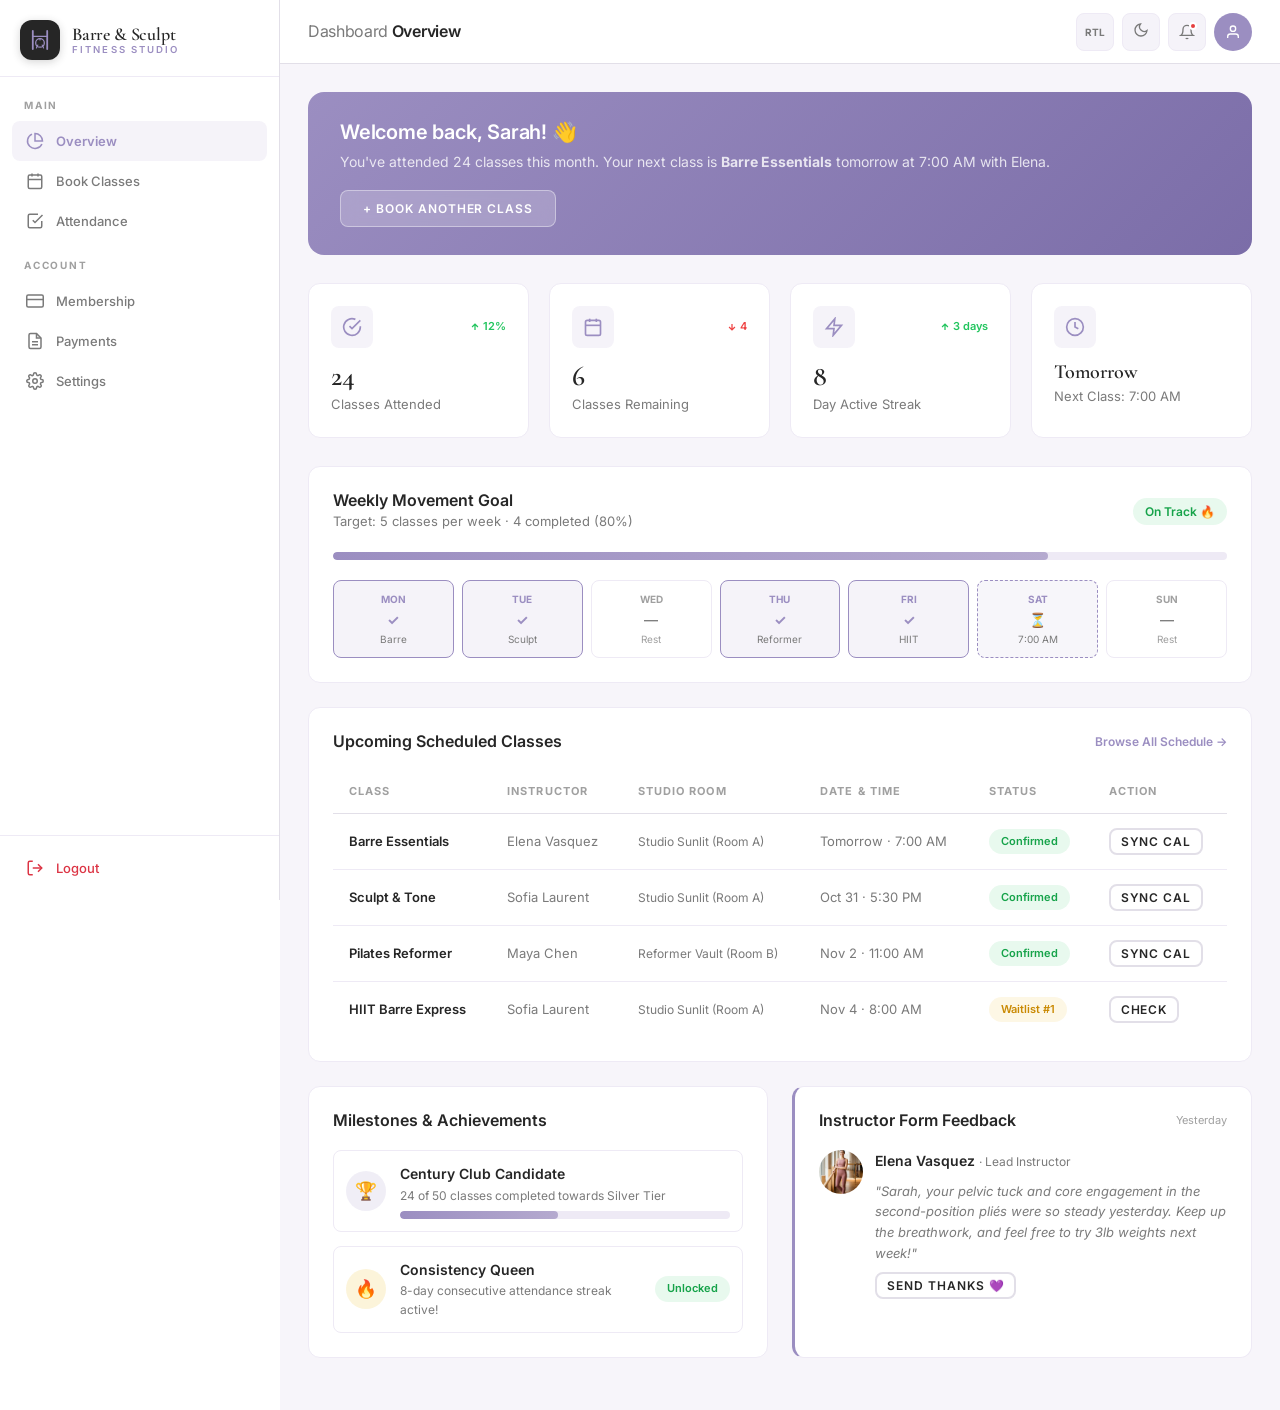
==== commit 013ba233: "style: update primary and secondary brand color palette across components and pages" ====
--- a/dashboard/index.html
+++ b/dashboard/index.html
@@ -21,7 +21,7 @@
         <div class="dash-sidebar-header">
             <a href="../index.html" class="nav-logo" aria-label="Home">
                 <div class="nav-logo-icon">
-                    <svg width="36" height="36" viewBox="0 0 100 100" fill="none" xmlns="http://www.w3.org/2000/svg"><rect width="100" height="100" rx="18" fill="#2D2D2D"/><path d="M30 25 L30 75" stroke="#C4A484" stroke-width="5" stroke-linecap="round"/><path d="M70 25 L70 75" stroke="#C4A484" stroke-width="5" stroke-linecap="round"/><path d="M30 40 L70 40" stroke="#C4A484" stroke-width="4" stroke-linecap="round"/><circle cx="50" cy="58" r="12" stroke="#C4A484" stroke-width="3.5" fill="none"/><path d="M50 50 L50 46" stroke="#C4A484" stroke-width="3" stroke-linecap="round"/><path d="M44 64 L40 72" stroke="#C4A484" stroke-width="3" stroke-linecap="round"/><path d="M56 64 L60 72" stroke="#C4A484" stroke-width="3" stroke-linecap="round"/></svg>
+                    <svg width="36" height="36" viewBox="0 0 100 100" fill="none" xmlns="http://www.w3.org/2000/svg"><rect width="100" height="100" rx="18" fill="#262626"/><path d="M30 25 L30 75" stroke="#9B8EC1" stroke-width="5" stroke-linecap="round"/><path d="M70 25 L70 75" stroke="#9B8EC1" stroke-width="5" stroke-linecap="round"/><path d="M30 40 L70 40" stroke="#9B8EC1" stroke-width="4" stroke-linecap="round"/><circle cx="50" cy="58" r="12" stroke="#9B8EC1" stroke-width="3.5" fill="none"/><path d="M50 50 L50 46" stroke="#9B8EC1" stroke-width="3" stroke-linecap="round"/><path d="M44 64 L40 72" stroke="#9B8EC1" stroke-width="3" stroke-linecap="round"/><path d="M56 64 L60 72" stroke="#9B8EC1" stroke-width="3" stroke-linecap="round"/></svg>
                 </div>
                 <div class="nav-logo-text"><span class="brand-top">Barre & Sculpt</span><span class="brand-bottom">Fitness Studio</span></div>
             </a>
@@ -49,6 +49,10 @@
                 <svg width="18" height="18" viewBox="0 0 24 24" fill="none" stroke="currentColor" stroke-width="2"><path d="M14 2H6a2 2 0 0 0-2 2v16a2 2 0 0 0 2 2h12a2 2 0 0 0 2-2V8z"/><polyline points="14 2 14 8 20 8"/><line x1="16" y1="13" x2="8" y2="13"/><line x1="16" y1="17" x2="8" y2="17"/></svg>
                 Payments
             </button>
+            <button class="dash-nav-item" data-tab="settings">
+                <svg width="18" height="18" viewBox="0 0 24 24" fill="none" stroke="currentColor" stroke-width="2"><circle cx="12" cy="12" r="3"/><path d="M19.4 15a1.65 1.65 0 0 0 .33 1.82l.06.06a2 2 0 0 1 0 2.83 2 2 0 0 1-2.83 0l-.06-.06a1.65 1.65 0 0 0-1.82-.33 1.65 1.65 0 0 0-1 1.51V21a2 2 0 0 1-2 2 2 2 0 0 1-2-2v-.09A1.65 1.65 0 0 0 9 19.4a1.65 1.65 0 0 0-1.82.33l-.06.06a2 2 0 0 1-2.83 0 2 2 0 0 1 0-2.83l.06-.06a1.65 1.65 0 0 0 .33-1.82 1.65 1.65 0 0 0-1.51-1H3a2 2 0 0 1-2-2 2 2 0 0 1 2-2h.09A1.65 1.65 0 0 0 4.6 9a1.65 1.65 0 0 0-.33-1.82l-.06-.06a2 2 0 0 1 0-2.83 2 2 0 0 1 2.83 0l.06.06a1.65 1.65 0 0 0 1.82.33H9a1.65 1.65 0 0 0 1-1.51V3a2 2 0 0 1 2-2 2 2 0 0 1 2 2v.09a1.65 1.65 0 0 0 1 1.51 1.65 1.65 0 0 0 1.82-.33l.06-.06a2 2 0 0 1 2.83 0 2 2 0 0 1 0 2.83l-.06.06a1.65 1.65 0 0 0-.33 1.82V9a1.65 1.65 0 0 0 1.51 1H21a2 2 0 0 1 2 2 2 2 0 0 1-2 2h-.09a1.65 1.65 0 0 0-1.51 1z"/></svg>
+                Settings
+            </button>
         </nav>
         <div class="dash-sidebar-footer">
             <button class="dash-nav-item dash-logout-btn" id="logoutTriggerBtn">
@@ -86,7 +90,7 @@
                         </div>
                     </div>
                 </div>
-                <button class="dash-profile-btn" aria-label="Profile">
+                <button class="dash-profile-btn" onclick="document.querySelector('[data-tab=settings]').click()" title="Settings" aria-label="Settings">
                     <svg width="16" height="16" viewBox="0 0 24 24" fill="none" stroke="currentColor" stroke-width="2"><path d="M20 21v-2a4 4 0 0 0-4-4H8a4 4 0 0 0-4 4v2"/><circle cx="12" cy="7" r="4"/></svg>
                 </button>
             </div>
@@ -97,10 +101,18 @@
 
             <!-- ══ OVERVIEW ══ -->
             <div class="dash-tab-content active" id="tab-overview">
+                <!-- Welcome Banner -->
                 <div class="dash-welcome">
-                    <h2>Welcome back, Sarah! 👋</h2>
-                    <p>You've attended 24 classes this month. Your next class is Barre Essentials tomorrow at 7:00 AM with Elena.</p>
-                </div>
+                    <div style="display: flex; justify-content: space-between; align-items: center; flex-wrap: wrap; gap: 16px;">
+                        <div>
+                            <h2>Welcome back, Sarah! 👋</h2>
+                            <p>You've attended 24 classes this month. Your next class is <strong>Barre Essentials</strong> tomorrow at 7:00 AM with Elena.</p>
+                        </div>
+                        <button class="btn btn-sm" onclick="document.querySelector('[data-tab=bookings]').click()" style="background: rgba(255,255,255,0.2); color: #fff; border: 1px solid rgba(255,255,255,0.4); backdrop-filter: blur(8px);">+ Book Another Class</button>
+                    </div>
+                </div>
+
+                <!-- 4 Metrics Cards -->
                 <div class="dash-metrics">
                     <div class="dash-metric-card">
                         <div class="dash-metric-header">
@@ -135,87 +147,322 @@
                     </div>
                 </div>
 
-                <!-- Upcoming Classes -->
-                <div class="dash-card">
-                    <div class="dash-card-header"><h3>Upcoming Classes</h3><a href="#" onclick="document.querySelector('[data-tab=bookings]').click();return false;" style="font-size:0.75rem;color:var(--primary);font-weight:600;">View All</a></div>
+                <!-- Weekly Movement Goal Tracker -->
+                <div class="dash-card">
+                    <div class="dash-card-header">
+                        <div>
+                            <h3>Weekly Movement Goal</h3>
+                            <p style="font-size:0.8125rem;color:var(--text-muted);margin:0;">Target: 5 classes per week · 4 completed (80%)</p>
+                        </div>
+                        <span class="dash-status confirmed" style="font-size:0.75rem;">On Track 🔥</span>
+                    </div>
+                    <div class="dash-progress-track" style="margin-bottom: 20px;">
+                        <div class="dash-progress-fill" style="width: 80%;"></div>
+                    </div>
+                    <div style="display: grid; grid-template-columns: repeat(7, 1fr); gap: 8px; text-align: center;">
+                        <div style="padding: 10px 4px; border-radius: var(--radius-sm); background: var(--primary-10); border: 1px solid var(--primary);">
+                            <div style="font-size:0.625rem;font-weight:700;color:var(--primary);text-transform:uppercase;">Mon</div>
+                            <div style="font-size:0.875rem;font-weight:700;color:var(--primary);margin-top:2px;">✓</div>
+                            <div style="font-size:0.625rem;color:var(--text-muted);">Barre</div>
+                        </div>
+                        <div style="padding: 10px 4px; border-radius: var(--radius-sm); background: var(--primary-10); border: 1px solid var(--primary);">
+                            <div style="font-size:0.625rem;font-weight:700;color:var(--primary);text-transform:uppercase;">Tue</div>
+                            <div style="font-size:0.875rem;font-weight:700;color:var(--primary);margin-top:2px;">✓</div>
+                            <div style="font-size:0.625rem;color:var(--text-muted);">Sculpt</div>
+                        </div>
+                        <div style="padding: 10px 4px; border-radius: var(--radius-sm); background: var(--bg); border: 1px solid var(--border-light);">
+                            <div style="font-size:0.625rem;font-weight:700;color:var(--text-light);text-transform:uppercase;">Wed</div>
+                            <div style="font-size:0.875rem;font-weight:500;color:var(--text-muted);margin-top:2px;">—</div>
+                            <div style="font-size:0.625rem;color:var(--text-light);">Rest</div>
+                        </div>
+                        <div style="padding: 10px 4px; border-radius: var(--radius-sm); background: var(--primary-10); border: 1px solid var(--primary);">
+                            <div style="font-size:0.625rem;font-weight:700;color:var(--primary);text-transform:uppercase;">Thu</div>
+                            <div style="font-size:0.875rem;font-weight:700;color:var(--primary);margin-top:2px;">✓</div>
+                            <div style="font-size:0.625rem;color:var(--text-muted);">Reformer</div>
+                        </div>
+                        <div style="padding: 10px 4px; border-radius: var(--radius-sm); background: var(--primary-10); border: 1px solid var(--primary);">
+                            <div style="font-size:0.625rem;font-weight:700;color:var(--primary);text-transform:uppercase;">Fri</div>
+                            <div style="font-size:0.875rem;font-weight:700;color:var(--primary);margin-top:2px;">✓</div>
+                            <div style="font-size:0.625rem;color:var(--text-muted);">HIIT</div>
+                        </div>
+                        <div style="padding: 10px 4px; border-radius: var(--radius-sm); background: rgba(155,142,193,0.08); border: 1px dashed var(--primary);">
+                            <div style="font-size:0.625rem;font-weight:700;color:var(--primary);text-transform:uppercase;">Sat</div>
+                            <div style="font-size:0.875rem;font-weight:700;color:var(--primary);margin-top:2px;">⏳</div>
+                            <div style="font-size:0.625rem;color:var(--text-muted);">7:00 AM</div>
+                        </div>
+                        <div style="padding: 10px 4px; border-radius: var(--radius-sm); background: var(--bg); border: 1px solid var(--border-light);">
+                            <div style="font-size:0.625rem;font-weight:700;color:var(--text-light);text-transform:uppercase;">Sun</div>
+                            <div style="font-size:0.875rem;font-weight:500;color:var(--text-muted);margin-top:2px;">—</div>
+                            <div style="font-size:0.625rem;color:var(--text-light);">Rest</div>
+                        </div>
+                    </div>
+                </div>
+
+                <!-- Upcoming Scheduled Classes -->
+                <div class="dash-card">
+                    <div class="dash-card-header">
+                        <h3>Upcoming Scheduled Classes</h3>
+                        <a href="#" onclick="document.querySelector('[data-tab=bookings]').click();return false;" style="font-size:0.75rem;color:var(--primary);font-weight:600;">Browse All Schedule →</a>
+                    </div>
                     <div class="dash-table-wrap">
                         <table class="dash-table">
-                            <thead><tr><th>Class</th><th>Instructor</th><th>Date</th><th>Time</th><th>Status</th></tr></thead>
+                            <thead><tr><th>Class</th><th>Instructor</th><th>Studio Room</th><th>Date & Time</th><th>Status</th><th>Action</th></tr></thead>
                             <tbody>
-                                <tr><td style="font-weight:600;color:var(--text);">Barre Essentials</td><td>Elena V.</td><td>Oct 30, 2026</td><td>7:00 AM</td><td><span class="dash-status confirmed">Confirmed</span></td></tr>
-                                <tr><td style="font-weight:600;color:var(--text);">Sculpt & Tone</td><td>Sofia L.</td><td>Oct 31, 2026</td><td>5:30 PM</td><td><span class="dash-status confirmed">Confirmed</span></td></tr>
-                                <tr><td style="font-weight:600;color:var(--text);">HIIT Barre</td><td>Sofia L.</td><td>Nov 1, 2026</td><td>8:00 AM</td><td><span class="dash-status pending">Pending</span></td></tr>
-                                <tr><td style="font-weight:600;color:var(--text);">Pilates Reformer</td><td>Maya C.</td><td>Nov 2, 2026</td><td>11:00 AM</td><td><span class="dash-status confirmed">Confirmed</span></td></tr>
+                                <tr>
+                                    <td style="font-weight:600;color:var(--text);">Barre Essentials</td>
+                                    <td>Elena Vasquez</td>
+                                    <td><span style="font-size:0.75rem;color:var(--text-muted);">Studio Sunlit (Room A)</span></td>
+                                    <td>Tomorrow · 7:00 AM</td>
+                                    <td><span class="dash-status confirmed">Confirmed</span></td>
+                                    <td><button class="btn btn-secondary btn-sm" onclick="showDashToast('Class reminder synced with calendar!')" style="font-size:0.75rem;padding:4px 10px;">Sync Cal</button></td>
+                                </tr>
+                                <tr>
+                                    <td style="font-weight:600;color:var(--text);">Sculpt & Tone</td>
+                                    <td>Sofia Laurent</td>
+                                    <td><span style="font-size:0.75rem;color:var(--text-muted);">Studio Sunlit (Room A)</span></td>
+                                    <td>Oct 31 · 5:30 PM</td>
+                                    <td><span class="dash-status confirmed">Confirmed</span></td>
+                                    <td><button class="btn btn-secondary btn-sm" onclick="showDashToast('Class reminder synced with calendar!')" style="font-size:0.75rem;padding:4px 10px;">Sync Cal</button></td>
+                                </tr>
+                                <tr>
+                                    <td style="font-weight:600;color:var(--text);">Pilates Reformer</td>
+                                    <td>Maya Chen</td>
+                                    <td><span style="font-size:0.75rem;color:var(--text-muted);">Reformer Vault (Room B)</span></td>
+                                    <td>Nov 2 · 11:00 AM</td>
+                                    <td><span class="dash-status confirmed">Confirmed</span></td>
+                                    <td><button class="btn btn-secondary btn-sm" onclick="showDashToast('Class reminder synced with calendar!')" style="font-size:0.75rem;padding:4px 10px;">Sync Cal</button></td>
+                                </tr>
+                                <tr>
+                                    <td style="font-weight:600;color:var(--text);">HIIT Barre Express</td>
+                                    <td>Sofia Laurent</td>
+                                    <td><span style="font-size:0.75rem;color:var(--text-muted);">Studio Sunlit (Room A)</span></td>
+                                    <td>Nov 4 · 8:00 AM</td>
+                                    <td><span class="dash-status pending">Waitlist #1</span></td>
+                                    <td><button class="btn btn-secondary btn-sm" onclick="showDashToast('Waitlist position refreshed!')" style="font-size:0.75rem;padding:4px 10px;">Check</button></td>
+                                </tr>
                             </tbody>
                         </table>
                     </div>
                 </div>
 
-                <!-- Progress -->
-                <div class="dash-card">
-                    <div class="dash-card-header"><h3>Class Pack Progress</h3></div>
-                    <p style="font-size:0.8125rem;margin-bottom:12px;">You've used <strong>4 of 10</strong> classes in your current pack.</p>
-                    <div class="progress-bar-bg"><div class="progress-bar-fill" style="width:40%;"></div></div>
-                    <p style="font-size:0.75rem;color:var(--text-light);margin-top:8px;">6 classes remaining · Expires Dec 15, 2026</p>
+                <!-- Studio Milestones & Instructor Feedback Grid -->
+                <div style="display: grid; grid-template-columns: repeat(auto-fit, minmax(300px, 1fr)); gap: 24px; margin-bottom: 24px;">
+                    <!-- Milestones -->
+                    <div class="dash-card" style="margin-bottom:0;">
+                        <div class="dash-card-header"><h3>Milestones & Achievements</h3></div>
+                        <div style="display: flex; flex-direction: column; gap: 14px;">
+                            <div style="display: flex; align-items: center; gap: 14px; padding: 12px; border-radius: var(--radius-sm); background: var(--bg); border: 1px solid var(--border-light);">
+                                <div style="width:40px;height:40px;border-radius:50%;background:rgba(155,142,193,0.15);display:flex;align-items:center;justify-content:center;font-size:1.1rem;">🏆</div>
+                                <div style="flex:1;">
+                                    <div style="font-weight:600;font-size:0.875rem;">Century Club Candidate</div>
+                                    <div style="font-size:0.75rem;color:var(--text-muted);">24 of 50 classes completed towards Silver Tier</div>
+                                    <div class="dash-progress-track" style="margin-top:6px;"><div class="dash-progress-fill" style="width:48%;"></div></div>
+                                </div>
+                            </div>
+                            <div style="display: flex; align-items: center; gap: 14px; padding: 12px; border-radius: var(--radius-sm); background: var(--bg); border: 1px solid var(--border-light);">
+                                <div style="width:40px;height:40px;border-radius:50%;background:rgba(234,179,8,0.15);display:flex;align-items:center;justify-content:center;font-size:1.1rem;">🔥</div>
+                                <div style="flex:1;">
+                                    <div style="font-weight:600;font-size:0.875rem;">Consistency Queen</div>
+                                    <div style="font-size:0.75rem;color:var(--text-muted);">8-day consecutive attendance streak active!</div>
+                                </div>
+                                <span class="dash-status active" style="font-size:0.6875rem;">Unlocked</span>
+                            </div>
+                        </div>
+                    </div>
+
+                    <!-- Instructor Feedback -->
+                    <div class="dash-card" style="margin-bottom:0;border-left:3px solid var(--primary);">
+                        <div class="dash-card-header">
+                            <h3>Instructor Form Feedback</h3>
+                            <span style="font-size:0.6875rem;color:var(--text-light);">Yesterday</span>
+                        </div>
+                        <div style="display:flex;gap:12px;align-items:flex-start;">
+                            <img src="../assets/images/instructor-1.jpg" alt="Elena" style="width:44px;height:44px;border-radius:50%;object-fit:cover;flex-shrink:0;">
+                            <div>
+                                <div style="font-weight:600;font-size:0.875rem;">Elena Vasquez <span style="font-weight:400;color:var(--text-muted);font-size:0.75rem;">· Lead Instructor</span></div>
+                                <p style="font-size:0.8125rem;line-height:1.6;margin:8px 0;font-style:italic;">"Sarah, your pelvic tuck and core engagement in the second-position pliés were so steady yesterday. Keep up the breathwork, and feel free to try 3lb weights next week!"</p>
+                                <button class="btn btn-secondary btn-sm" onclick="showDashToast('Thank you note sent to Elena!')" style="font-size:0.75rem;padding:4px 10px;">Send Thanks 💜</button>
+                            </div>
+                        </div>
+                    </div>
                 </div>
             </div>
 
             <!-- ══ BOOK CLASSES ══ -->
             <div class="dash-tab-content" id="tab-bookings">
                 <div class="dash-card">
-                    <div class="dash-card-header"><h3>Available Classes</h3>
-                        <div style="display:flex;gap:8px;">
-                            <input type="date" class="form-input" style="padding:8px 12px;font-size:0.75rem;width:auto;">
-                        </div>
-                    </div>
-                    <div style="display:grid;grid-template-columns:repeat(auto-fill,minmax(280px,1fr));gap:16px;">
-                        <div style="border:1px solid var(--border-light);border-radius:var(--radius);padding:20px;">
+                    <div class="dash-card-header" style="flex-wrap: wrap; gap: 16px;">
+                        <div>
+                            <h3>Book a Studio Session</h3>
+                            <p style="font-size:0.8125rem;color:var(--text-muted);margin:0;">Reserve your spot up to 14 days in advance with your Unlimited membership.</p>
+                        </div>
+                        <div style="display:flex;gap:8px;flex-wrap:wrap;">
+                            <input type="date" value="2026-10-31" class="form-input" style="padding:8px 12px;font-size:0.8125rem;width:auto;">
+                            <input type="text" placeholder="Search instructor or class..." class="form-input" oninput="showDashToast('Searching schedule...')" style="padding:8px 12px;font-size:0.8125rem;width:220px;">
+                        </div>
+                    </div>
+
+                    <!-- Filter Pills -->
+                    <div class="dash-filter-group" style="margin-bottom: 24px; padding-bottom: 16px; border-bottom: 1px solid var(--border-light);">
+                        <button class="dash-filter-pill active" onclick="filterDashClasses('all', this)">All Classes (8)</button>
+                        <button class="dash-filter-pill" onclick="filterDashClasses('barre', this)">Barre (3)</button>
+                        <button class="dash-filter-pill" onclick="filterDashClasses('sculpt', this)">Sculpt & Tone (2)</button>
+                        <button class="dash-filter-pill" onclick="filterDashClasses('pilates', this)">Pilates Reformer (2)</button>
+                        <button class="dash-filter-pill" onclick="filterDashClasses('hiit', this)">HIIT Barre (1)</button>
+                    </div>
+
+                    <!-- Classes Grid (8 Interactive Cards) -->
+                    <div style="display:grid;grid-template-columns:repeat(auto-fill,minmax(300px,1fr));gap:20px;">
+                        <!-- Card 1 -->
+                        <div class="dash-class-card" data-category="barre" style="border:1px solid var(--border-light);border-radius:var(--radius);padding:22px;background:var(--bg-card);display:flex;flex-direction:column;transition:all 0.3s;">
                             <div style="display:flex;justify-content:space-between;align-items:flex-start;margin-bottom:12px;">
-                                <div><div style="font-weight:600;font-size:0.9375rem;">Barre Essentials</div><div style="font-size:0.75rem;color:var(--text-muted);">Elena Vasquez</div></div>
-                                <span style="padding:4px 10px;font-size:0.625rem;font-weight:600;background:rgba(34,197,94,0.1);color:#16a34a;border-radius:var(--radius-full);">8 spots</span>
-                            </div>
-                            <div style="font-size:0.8125rem;color:var(--text-muted);margin-bottom:14px;">Oct 31 · 7:00 AM · 50 min</div>
-                            <button class="btn btn-primary btn-sm" style="width:100%;" onclick="alert('Class booked!')">Book Now</button>
-                        </div>
-                        <div style="border:1px solid var(--border-light);border-radius:var(--radius);padding:20px;">
+                                <div>
+                                    <span style="font-size:0.625rem;font-weight:700;letter-spacing:0.12em;text-transform:uppercase;color:var(--primary);">Signature</span>
+                                    <div style="font-weight:600;font-size:1.0625rem;margin-top:2px;">Barre Essentials</div>
+                                    <div style="font-size:0.8125rem;color:var(--text-muted);display:flex;align-items:center;gap:6px;margin-top:2px;">
+                                        <span>Elena Vasquez</span> · <span>Studio Sunlit</span>
+                                    </div>
+                                </div>
+                                <span style="padding:4px 10px;font-size:0.6875rem;font-weight:700;background:rgba(34,197,94,0.1);color:#16a34a;border-radius:var(--radius-full);">8 spots</span>
+                            </div>
+                            <div style="font-size:0.8125rem;color:var(--text-muted);margin:10px 0 16px;display:flex;align-items:center;justify-content:space-between;border-top:1px solid var(--border-light);padding-top:10px;">
+                                <span>📅 Oct 31 · 7:00 AM</span>
+                                <span>⏱ 50 min · ~380 kcal</span>
+                            </div>
+                            <button class="btn btn-primary btn-sm" style="width:100%;margin-top:auto;" onclick="showDashToast('Booked: Barre Essentials on Oct 31 at 7:00 AM!')">Reserve Spot</button>
+                        </div>
+
+                        <!-- Card 2 -->
+                        <div class="dash-class-card" data-category="sculpt" style="border:1px solid var(--border-light);border-radius:var(--radius);padding:22px;background:var(--bg-card);display:flex;flex-direction:column;transition:all 0.3s;">
                             <div style="display:flex;justify-content:space-between;align-items:flex-start;margin-bottom:12px;">
-                                <div><div style="font-weight:600;font-size:0.9375rem;">Sculpt & Tone</div><div style="font-size:0.75rem;color:var(--text-muted);">Sofia Laurent</div></div>
-                                <span style="padding:4px 10px;font-size:0.625rem;font-weight:600;background:rgba(234,179,8,0.1);color:#ca8a04;border-radius:var(--radius-full);">3 spots</span>
-                            </div>
-                            <div style="font-size:0.8125rem;color:var(--text-muted);margin-bottom:14px;">Oct 31 · 5:30 PM · 55 min</div>
-                            <button class="btn btn-primary btn-sm" style="width:100%;" onclick="alert('Class booked!')">Book Now</button>
-                        </div>
-                        <div style="border:1px solid var(--border-light);border-radius:var(--radius);padding:20px;">
+                                <div>
+                                    <span style="font-size:0.625rem;font-weight:700;letter-spacing:0.12em;text-transform:uppercase;color:var(--primary);">Strength</span>
+                                    <div style="font-weight:600;font-size:1.0625rem;margin-top:2px;">Sculpt & Tone</div>
+                                    <div style="font-size:0.8125rem;color:var(--text-muted);display:flex;align-items:center;gap:6px;margin-top:2px;">
+                                        <span>Sofia Laurent</span> · <span>Studio Sunlit</span>
+                                    </div>
+                                </div>
+                                <span style="padding:4px 10px;font-size:0.6875rem;font-weight:700;background:rgba(234,179,8,0.12);color:#ca8a04;border-radius:var(--radius-full);">3 spots left</span>
+                            </div>
+                            <div style="font-size:0.8125rem;color:var(--text-muted);margin:10px 0 16px;display:flex;align-items:center;justify-content:space-between;border-top:1px solid var(--border-light);padding-top:10px;">
+                                <span>📅 Oct 31 · 5:30 PM</span>
+                                <span>⏱ 55 min · ~450 kcal</span>
+                            </div>
+                            <button class="btn btn-primary btn-sm" style="width:100%;margin-top:auto;" onclick="showDashToast('Booked: Sculpt & Tone on Oct 31 at 5:30 PM!')">Reserve Spot</button>
+                        </div>
+
+                        <!-- Card 3 -->
+                        <div class="dash-class-card" data-category="pilates" style="border:1px solid var(--border-light);border-radius:var(--radius);padding:22px;background:var(--bg-card);display:flex;flex-direction:column;transition:all 0.3s;">
                             <div style="display:flex;justify-content:space-between;align-items:flex-start;margin-bottom:12px;">
-                                <div><div style="font-weight:600;font-size:0.9375rem;">Pilates Reformer</div><div style="font-size:0.75rem;color:var(--text-muted);">Maya Chen</div></div>
-                                <span style="padding:4px 10px;font-size:0.625rem;font-weight:600;background:rgba(34,197,94,0.1);color:#16a34a;border-radius:var(--radius-full);">6 spots</span>
-                            </div>
-                            <div style="font-size:0.8125rem;color:var(--text-muted);margin-bottom:14px;">Nov 1 · 11:00 AM · 55 min</div>
-                            <button class="btn btn-primary btn-sm" style="width:100%;" onclick="alert('Class booked!')">Book Now</button>
-                        </div>
-                        <div style="border:1px solid var(--border-light);border-radius:var(--radius);padding:20px;">
+                                <div>
+                                    <span style="font-size:0.625rem;font-weight:700;letter-spacing:0.12em;text-transform:uppercase;color:var(--primary);">Reformer</span>
+                                    <div style="font-weight:600;font-size:1.0625rem;margin-top:2px;">Pilates Reformer Core</div>
+                                    <div style="font-size:0.8125rem;color:var(--text-muted);display:flex;align-items:center;gap:6px;margin-top:2px;">
+                                        <span>Maya Chen</span> · <span>Reformer Vault</span>
+                                    </div>
+                                </div>
+                                <span style="padding:4px 10px;font-size:0.6875rem;font-weight:700;background:rgba(34,197,94,0.1);color:#16a34a;border-radius:var(--radius-full);">5 spots</span>
+                            </div>
+                            <div style="font-size:0.8125rem;color:var(--text-muted);margin:10px 0 16px;display:flex;align-items:center;justify-content:space-between;border-top:1px solid var(--border-light);padding-top:10px;">
+                                <span>📅 Nov 1 · 11:00 AM</span>
+                                <span>⏱ 55 min · ~360 kcal</span>
+                            </div>
+                            <button class="btn btn-primary btn-sm" style="width:100%;margin-top:auto;" onclick="showDashToast('Booked: Pilates Reformer Core on Nov 1 at 11:00 AM!')">Reserve Spot</button>
+                        </div>
+
+                        <!-- Card 4 -->
+                        <div class="dash-class-card" data-category="barre" style="border:1px solid var(--border-light);border-radius:var(--radius);padding:22px;background:var(--bg-card);display:flex;flex-direction:column;transition:all 0.3s;">
                             <div style="display:flex;justify-content:space-between;align-items:flex-start;margin-bottom:12px;">
-                                <div><div style="font-weight:600;font-size:0.9375rem;">Stretch & Restore</div><div style="font-size:0.75rem;color:var(--text-muted);">James Rivera</div></div>
-                                <span style="padding:4px 10px;font-size:0.625rem;font-weight:600;background:rgba(34,197,94,0.1);color:#16a34a;border-radius:var(--radius-full);">10 spots</span>
-                            </div>
-                            <div style="font-size:0.8125rem;color:var(--text-muted);margin-bottom:14px;">Nov 1 · 12:00 PM · 45 min</div>
-                            <button class="btn btn-primary btn-sm" style="width:100%;" onclick="alert('Class booked!')">Book Now</button>
-                        </div>
-                        <div style="border:1px solid var(--border-light);border-radius:var(--radius);padding:20px;">
+                                <div>
+                                    <span style="font-size:0.625rem;font-weight:700;letter-spacing:0.12em;text-transform:uppercase;color:var(--primary);">Restorative</span>
+                                    <div style="font-weight:600;font-size:1.0625rem;margin-top:2px;">Candlelight Barre Flow</div>
+                                    <div style="font-size:0.8125rem;color:var(--text-muted);display:flex;align-items:center;gap:6px;margin-top:2px;">
+                                        <span>James Rivera</span> · <span>Studio Sunlit</span>
+                                    </div>
+                                </div>
+                                <span style="padding:4px 10px;font-size:0.6875rem;font-weight:700;background:rgba(34,197,94,0.1);color:#16a34a;border-radius:var(--radius-full);">6 spots</span>
+                            </div>
+                            <div style="font-size:0.8125rem;color:var(--text-muted);margin:10px 0 16px;display:flex;align-items:center;justify-content:space-between;border-top:1px solid var(--border-light);padding-top:10px;">
+                                <span>📅 Nov 1 · 6:30 PM</span>
+                                <span>⏱ 50 min · ~310 kcal</span>
+                            </div>
+                            <button class="btn btn-primary btn-sm" style="width:100%;margin-top:auto;" onclick="showDashToast('Booked: Candlelight Barre Flow on Nov 1 at 6:30 PM!')">Reserve Spot</button>
+                        </div>
+
+                        <!-- Card 5 -->
+                        <div class="dash-class-card" data-category="hiit" style="border:1px solid var(--border-light);border-radius:var(--radius);padding:22px;background:var(--bg-card);display:flex;flex-direction:column;transition:all 0.3s;">
                             <div style="display:flex;justify-content:space-between;align-items:flex-start;margin-bottom:12px;">
-                                <div><div style="font-weight:600;font-size:0.9375rem;">HIIT Barre</div><div style="font-size:0.75rem;color:var(--text-muted);">Sofia Laurent</div></div>
-                                <span style="padding:4px 10px;font-size:0.625rem;font-weight:600;background:rgba(239,68,68,0.1);color:#dc2626;border-radius:var(--radius-full);">1 spot</span>
-                            </div>
-                            <div style="font-size:0.8125rem;color:var(--text-muted);margin-bottom:14px;">Nov 2 · 8:00 AM · 50 min</div>
-                            <button class="btn btn-primary btn-sm" style="width:100%;" onclick="alert('Class booked!')">Book Now</button>
-                        </div>
-                        <div style="border:1px solid var(--border-light);border-radius:var(--radius);padding:20px;">
+                                <div>
+                                    <span style="font-size:0.625rem;font-weight:700;letter-spacing:0.12em;text-transform:uppercase;color:var(--primary);">High Intensity</span>
+                                    <div style="font-weight:600;font-size:1.0625rem;margin-top:2px;">HIIT Barre Cardio</div>
+                                    <div style="font-size:0.8125rem;color:var(--text-muted);display:flex;align-items:center;gap:6px;margin-top:2px;">
+                                        <span>Sofia Laurent</span> · <span>Studio Sunlit</span>
+                                    </div>
+                                </div>
+                                <span style="padding:4px 10px;font-size:0.6875rem;font-weight:700;background:rgba(239,68,68,0.12);color:#dc2626;border-radius:var(--radius-full);">1 spot left</span>
+                            </div>
+                            <div style="font-size:0.8125rem;color:var(--text-muted);margin:10px 0 16px;display:flex;align-items:center;justify-content:space-between;border-top:1px solid var(--border-light);padding-top:10px;">
+                                <span>📅 Nov 2 · 8:00 AM</span>
+                                <span>⏱ 50 min · ~510 kcal</span>
+                            </div>
+                            <button class="btn btn-primary btn-sm" style="width:100%;margin-top:auto;" onclick="showDashToast('Booked: HIIT Barre Cardio on Nov 2 at 8:00 AM!')">Reserve Spot</button>
+                        </div>
+
+                        <!-- Card 6 -->
+                        <div class="dash-class-card" data-category="barre" style="border:1px solid var(--border-light);border-radius:var(--radius);padding:22px;background:var(--bg-card);display:flex;flex-direction:column;transition:all 0.3s;">
                             <div style="display:flex;justify-content:space-between;align-items:flex-start;margin-bottom:12px;">
-                                <div><div style="font-weight:600;font-size:0.9375rem;">Prenatal Barre</div><div style="font-size:0.75rem;color:var(--text-muted);">Elena Vasquez</div></div>
-                                <span style="padding:4px 10px;font-size:0.625rem;font-weight:600;background:rgba(34,197,94,0.1);color:#16a34a;border-radius:var(--radius-full);">7 spots</span>
-                            </div>
-                            <div style="font-size:0.8125rem;color:var(--text-muted);margin-bottom:14px;">Nov 2 · 11:00 AM · 45 min</div>
-                            <button class="btn btn-primary btn-sm" style="width:100%;" onclick="alert('Class booked!')">Book Now</button>
+                                <div>
+                                    <span style="font-size:0.625rem;font-weight:700;letter-spacing:0.12em;text-transform:uppercase;color:var(--primary);">Gentle / All Levels</span>
+                                    <div style="font-weight:600;font-size:1.0625rem;margin-top:2px;">Prenatal & Gentle Barre</div>
+                                    <div style="font-size:0.8125rem;color:var(--text-muted);display:flex;align-items:center;gap:6px;margin-top:2px;">
+                                        <span>Elena Vasquez</span> · <span>Studio Sunlit</span>
+                                    </div>
+                                </div>
+                                <span style="padding:4px 10px;font-size:0.6875rem;font-weight:700;background:rgba(34,197,94,0.1);color:#16a34a;border-radius:var(--radius-full);">7 spots</span>
+                            </div>
+                            <div style="font-size:0.8125rem;color:var(--text-muted);margin:10px 0 16px;display:flex;align-items:center;justify-content:space-between;border-top:1px solid var(--border-light);padding-top:10px;">
+                                <span>📅 Nov 2 · 11:00 AM</span>
+                                <span>⏱ 45 min · ~290 kcal</span>
+                            </div>
+                            <button class="btn btn-primary btn-sm" style="width:100%;margin-top:auto;" onclick="showDashToast('Booked: Prenatal & Gentle Barre on Nov 2 at 11:00 AM!')">Reserve Spot</button>
+                        </div>
+
+                        <!-- Card 7 -->
+                        <div class="dash-class-card" data-category="sculpt" style="border:1px solid var(--border-light);border-radius:var(--radius);padding:22px;background:var(--bg-card);display:flex;flex-direction:column;transition:all 0.3s;">
+                            <div style="display:flex;justify-content:space-between;align-items:flex-start;margin-bottom:12px;">
+                                <div>
+                                    <span style="font-size:0.625rem;font-weight:700;letter-spacing:0.12em;text-transform:uppercase;color:var(--primary);">Strength & Band</span>
+                                    <div style="font-weight:600;font-size:1.0625rem;margin-top:2px;">Total Sculpt Intensity</div>
+                                    <div style="font-size:0.8125rem;color:var(--text-muted);display:flex;align-items:center;gap:6px;margin-top:2px;">
+                                        <span>Chloe Bennett</span> · <span>Studio Sunlit</span>
+                                    </div>
+                                </div>
+                                <span style="padding:4px 10px;font-size:0.6875rem;font-weight:700;background:rgba(34,197,94,0.1);color:#16a34a;border-radius:var(--radius-full);">4 spots</span>
+                            </div>
+                            <div style="font-size:0.8125rem;color:var(--text-muted);margin:10px 0 16px;display:flex;align-items:center;justify-content:space-between;border-top:1px solid var(--border-light);padding-top:10px;">
+                                <span>📅 Nov 3 · 6:00 PM</span>
+                                <span>⏱ 55 min · ~440 kcal</span>
+                            </div>
+                            <button class="btn btn-primary btn-sm" style="width:100%;margin-top:auto;" onclick="showDashToast('Booked: Total Sculpt Intensity on Nov 3 at 6:00 PM!')">Reserve Spot</button>
+                        </div>
+
+                        <!-- Card 8 -->
+                        <div class="dash-class-card" data-category="pilates" style="border:1px solid var(--border-light);border-radius:var(--radius);padding:22px;background:var(--bg-card);display:flex;flex-direction:column;transition:all 0.3s;">
+                            <div style="display:flex;justify-content:space-between;align-items:flex-start;margin-bottom:12px;">
+                                <div>
+                                    <span style="font-size:0.625rem;font-weight:700;letter-spacing:0.12em;text-transform:uppercase;color:var(--primary);">Reformer Jumpboard</span>
+                                    <div style="font-weight:600;font-size:1.0625rem;margin-top:2px;">Power Reformer Flow</div>
+                                    <div style="font-size:0.8125rem;color:var(--text-muted);display:flex;align-items:center;gap:6px;margin-top:2px;">
+                                        <span>Maya Chen</span> · <span>Reformer Vault</span>
+                                    </div>
+                                </div>
+                                <span style="padding:4px 10px;font-size:0.6875rem;font-weight:700;background:rgba(239,68,68,0.12);color:#dc2626;border-radius:var(--radius-full);">Waitlist Only</span>
+                            </div>
+                            <div style="font-size:0.8125rem;color:var(--text-muted);margin:10px 0 16px;display:flex;align-items:center;justify-content:space-between;border-top:1px solid var(--border-light);padding-top:10px;">
+                                <span>📅 Nov 4 · 9:00 AM</span>
+                                <span>⏱ 50 min · ~410 kcal</span>
+                            </div>
+                            <button class="btn btn-secondary btn-sm" style="width:100%;margin-top:auto;" onclick="showDashToast('Added to Waitlist #2 for Power Reformer Flow!')">Join Waitlist</button>
                         </div>
                     </div>
                 </div>
@@ -223,20 +470,129 @@
 
             <!-- ══ ATTENDANCE ══ -->
             <div class="dash-tab-content" id="tab-attendance">
-                <div class="dash-card">
-                    <div class="dash-card-header"><h3>Attendance History</h3></div>
+                <!-- KPI Summary Cards -->
+                <div style="display: grid; grid-template-columns: repeat(auto-fill, minmax(200px, 1fr)); gap: 16px; margin-bottom: 24px;">
+                    <div class="dash-card" style="margin-bottom: 0; padding: 20px;">
+                        <div style="font-size:0.6875rem;color:var(--text-light);text-transform:uppercase;letter-spacing:0.1em;font-weight:700;">October Classes</div>
+                        <div style="font-size:1.75rem;font-weight:700;color:var(--text);margin:6px 0 2px;">24 Classes</div>
+                        <div style="font-size:0.75rem;color:#16a34a;font-weight:600;">↑ 4 more than Sept</div>
+                    </div>
+                    <div class="dash-card" style="margin-bottom: 0; padding: 20px;">
+                        <div style="font-size:0.6875rem;color:var(--text-light);text-transform:uppercase;letter-spacing:0.1em;font-weight:700;">Studio Time</div>
+                        <div style="font-size:1.75rem;font-weight:700;color:var(--text);margin:6px 0 2px;">21.5 Hours</div>
+                        <div style="font-size:0.75rem;color:var(--text-muted);">Avg. 52 min/session</div>
+                    </div>
+                    <div class="dash-card" style="margin-bottom: 0; padding: 20px;">
+                        <div style="font-size:0.6875rem;color:var(--text-light);text-transform:uppercase;letter-spacing:0.1em;font-weight:700;">Estimated Burn</div>
+                        <div style="font-size:1.75rem;font-weight:700;color:var(--primary);margin:6px 0 2px;">9,840 kcal</div>
+                        <div style="font-size:0.75rem;color:var(--text-muted);">High metabolic output</div>
+                    </div>
+                    <div class="dash-card" style="margin-bottom: 0; padding: 20px;">
+                        <div style="font-size:0.6875rem;color:var(--text-light);text-transform:uppercase;letter-spacing:0.1em;font-weight:700;">Check-in Rate</div>
+                        <div style="font-size:1.75rem;font-weight:700;color:#16a34a;margin:6px 0 2px;">96.2%</div>
+                        <div style="font-size:0.75rem;color:var(--text-muted);">Only 1 cancellation</div>
+                    </div>
+                </div>
+
+                <!-- Monthly Visual Calendar Heatmap -->
+                <div class="dash-card">
+                    <div class="dash-card-header">
+                        <div>
+                            <h3>October 2026 Movement Heatmap</h3>
+                            <p style="font-size:0.8125rem;color:var(--text-muted);margin:0;">24 active days recorded this calendar month.</p>
+                        </div>
+                        <div style="display:flex;gap:10px;align-items:center;">
+                            <span style="font-size:0.75rem;color:var(--text-muted);display:flex;align-items:center;gap:6px;">
+                                <span style="display:inline-block;width:10px;height:10px;border-radius:50%;background:var(--primary);"></span> Attended
+                            </span>
+                            <span style="font-size:0.75rem;color:var(--text-muted);display:flex;align-items:center;gap:6px;">
+                                <span style="display:inline-block;width:10px;height:10px;border-radius:50%;border:1px solid var(--border-light);"></span> Rest
+                            </span>
+                        </div>
+                    </div>
+                    <!-- Calendar Days Grid -->
+                    <div class="attendance-calendar-grid">
+                        <div class="calendar-day-header">Mon</div>
+                        <div class="calendar-day-header">Tue</div>
+                        <div class="calendar-day-header">Wed</div>
+                        <div class="calendar-day-header">Thu</div>
+                        <div class="calendar-day-header">Fri</div>
+                        <div class="calendar-day-header">Sat</div>
+                        <div class="calendar-day-header">Sun</div>
+
+                        <!-- Days 1-7 -->
+                        <div class="calendar-day-box attended">1</div>
+                        <div class="calendar-day-box attended">2</div>
+                        <div class="calendar-day-box attended">3</div>
+                        <div class="calendar-day-box attended">4</div>
+                        <div class="calendar-day-box attended">5</div>
+                        <div class="calendar-day-box">6</div>
+                        <div class="calendar-day-box attended">7</div>
+
+                        <!-- Days 8-14 -->
+                        <div class="calendar-day-box attended">8</div>
+                        <div class="calendar-day-box attended">9</div>
+                        <div class="calendar-day-box attended">10</div>
+                        <div class="calendar-day-box">11</div>
+                        <div class="calendar-day-box attended">12</div>
+                        <div class="calendar-day-box attended">13</div>
+                        <div class="calendar-day-box attended">14</div>
+
+                        <!-- Days 15-21 -->
+                        <div class="calendar-day-box attended">15</div>
+                        <div class="calendar-day-box">16</div>
+                        <div class="calendar-day-box attended">17</div>
+                        <div class="calendar-day-box attended">18</div>
+                        <div class="calendar-day-box attended">19</div>
+                        <div class="calendar-day-box attended">20</div>
+                        <div class="calendar-day-box attended">21</div>
+
+                        <!-- Days 22-28 -->
+                        <div class="calendar-day-box attended">22</div>
+                        <div class="calendar-day-box">23</div>
+                        <div class="calendar-day-box attended">24</div>
+                        <div class="calendar-day-box attended">25</div>
+                        <div class="calendar-day-box attended">26</div>
+                        <div class="calendar-day-box attended">27</div>
+                        <div class="calendar-day-box attended">28</div>
+
+                        <!-- Days 29-31 -->
+                        <div class="calendar-day-box attended">29</div>
+                        <div class="calendar-day-box today attended">30</div>
+                        <div class="calendar-day-box">31</div>
+                        <div class="calendar-day-box" style="opacity:0.3;">1</div>
+                        <div class="calendar-day-box" style="opacity:0.3;">2</div>
+                        <div class="calendar-day-box" style="opacity:0.3;">3</div>
+                        <div class="calendar-day-box" style="opacity:0.3;">4</div>
+                    </div>
+                </div>
+
+                <!-- Detailed History Table -->
+                <div class="dash-card">
+                    <div class="dash-card-header" style="flex-wrap:wrap;gap:12px;">
+                        <h3>Detailed Studio History</h3>
+                        <div style="display:flex;gap:8px;">
+                            <select class="form-input" style="padding:6px 12px;font-size:0.75rem;width:auto;">
+                                <option>October 2026 (24)</option>
+                                <option>September 2026 (20)</option>
+                                <option>August 2026 (18)</option>
+                            </select>
+                            <button class="btn btn-secondary btn-sm" onclick="showDashToast('Attendance log exported as CSV!')">Download CSV</button>
+                        </div>
+                    </div>
                     <div class="dash-table-wrap">
                         <table class="dash-table">
-                            <thead><tr><th>Date</th><th>Class</th><th>Instructor</th><th>Duration</th><th>Status</th></tr></thead>
+                            <thead><tr><th>Date</th><th>Class</th><th>Instructor</th><th>Studio Room</th><th>Duration</th><th>Calories</th><th>Status</th></tr></thead>
                             <tbody>
-                                <tr><td>Oct 29, 2026</td><td style="font-weight:600;color:var(--text);">Barre Essentials</td><td>Elena V.</td><td>50 min</td><td><span class="dash-status completed">Completed</span></td></tr>
-                                <tr><td>Oct 28, 2026</td><td style="font-weight:600;color:var(--text);">HIIT Barre</td><td>Sofia L.</td><td>50 min</td><td><span class="dash-status completed">Completed</span></td></tr>
-                                <tr><td>Oct 27, 2026</td><td style="font-weight:600;color:var(--text);">Pilates Reformer</td><td>Maya C.</td><td>55 min</td><td><span class="dash-status completed">Completed</span></td></tr>
-                                <tr><td>Oct 26, 2026</td><td style="font-weight:600;color:var(--text);">Stretch & Restore</td><td>James R.</td><td>45 min</td><td><span class="dash-status completed">Completed</span></td></tr>
-                                <tr><td>Oct 25, 2026</td><td style="font-weight:600;color:var(--text);">Sculpt & Tone</td><td>Sofia L.</td><td>55 min</td><td><span class="dash-status completed">Completed</span></td></tr>
-                                <tr><td>Oct 24, 2026</td><td style="font-weight:600;color:var(--text);">Barre Essentials</td><td>Elena V.</td><td>50 min</td><td><span class="dash-status completed">Completed</span></td></tr>
-                                <tr><td>Oct 23, 2026</td><td style="font-weight:600;color:var(--text);">HIIT Barre</td><td>Sofia L.</td><td>50 min</td><td><span class="dash-status cancelled">Cancelled</span></td></tr>
-                                <tr><td>Oct 22, 2026</td><td style="font-weight:600;color:var(--text);">Pilates Reformer</td><td>Maya C.</td><td>55 min</td><td><span class="dash-status completed">Completed</span></td></tr>
+                                <tr><td>Oct 29, 2026</td><td style="font-weight:600;color:var(--text);">Barre Essentials</td><td>Elena V.</td><td>Studio Sunlit</td><td>50 min</td><td>390 kcal</td><td><span class="dash-status completed">Completed</span></td></tr>
+                                <tr><td>Oct 28, 2026</td><td style="font-weight:600;color:var(--text);">HIIT Barre</td><td>Sofia L.</td><td>Studio Sunlit</td><td>50 min</td><td>510 kcal</td><td><span class="dash-status completed">Completed</span></td></tr>
+                                <tr><td>Oct 27, 2026</td><td style="font-weight:600;color:var(--text);">Pilates Reformer</td><td>Maya C.</td><td>Reformer Vault</td><td>55 min</td><td>370 kcal</td><td><span class="dash-status completed">Completed</span></td></tr>
+                                <tr><td>Oct 26, 2026</td><td style="font-weight:600;color:var(--text);">Stretch & Restore</td><td>James R.</td><td>Studio Sunlit</td><td>45 min</td><td>240 kcal</td><td><span class="dash-status completed">Completed</span></td></tr>
+                                <tr><td>Oct 25, 2026</td><td style="font-weight:600;color:var(--text);">Sculpt & Tone</td><td>Sofia L.</td><td>Studio Sunlit</td><td>55 min</td><td>460 kcal</td><td><span class="dash-status completed">Completed</span></td></tr>
+                                <tr><td>Oct 24, 2026</td><td style="font-weight:600;color:var(--text);">Barre Essentials</td><td>Elena V.</td><td>Studio Sunlit</td><td>50 min</td><td>380 kcal</td><td><span class="dash-status completed">Completed</span></td></tr>
+                                <tr><td>Oct 23, 2026</td><td style="font-weight:600;color:var(--text);">HIIT Barre</td><td>Sofia L.</td><td>Studio Sunlit</td><td>50 min</td><td>—</td><td><span class="dash-status cancelled">Cancelled (24h)</span></td></tr>
+                                <tr><td>Oct 22, 2026</td><td style="font-weight:600;color:var(--text);">Pilates Reformer</td><td>Maya C.</td><td>Reformer Vault</td><td>55 min</td><td>365 kcal</td><td><span class="dash-status completed">Completed</span></td></tr>
+                                <tr><td>Oct 21, 2026</td><td style="font-weight:600;color:var(--text);">Barre Essentials</td><td>Elena V.</td><td>Studio Sunlit</td><td>50 min</td><td>385 kcal</td><td><span class="dash-status completed">Completed</span></td></tr>
                             </tbody>
                         </table>
                     </div>
@@ -245,42 +601,106 @@
 
             <!-- ══ MEMBERSHIP ══ -->
             <div class="dash-tab-content" id="tab-membership">
+                <!-- Current Plan Card -->
                 <div class="dash-card" style="border-left:4px solid var(--primary);">
                     <div style="display:flex;justify-content:space-between;align-items:flex-start;flex-wrap:wrap;gap:16px;">
                         <div>
                             <div style="font-size:0.625rem;font-weight:600;letter-spacing:0.15em;text-transform:uppercase;color:var(--primary);margin-bottom:6px;">Current Plan</div>
-                            <h3 style="font-family:var(--font-heading);font-size:1.5rem;margin-bottom:4px;">Unlimited Monthly</h3>
-                            <p style="font-size:0.875rem;">Unlimited access to all classes, priority booking, and 2 guest passes per month.</p>
-                        </div>
-                        <span class="dash-status active" style="font-size:0.75rem;">Active</span>
+                            <h3 style="font-family:var(--font-heading);font-size:1.75rem;margin-bottom:4px;">Unlimited All-Access Monthly</h3>
+                            <p style="font-size:0.875rem;color:var(--text-muted);">Unlimited studio classes, priority reformer booking window, and 2 complimentary guest passes every month.</p>
+                        </div>
+                        <span class="dash-status active" style="font-size:0.75rem;">Active & Auto-Renews</span>
                     </div>
                     <div style="display:grid;grid-template-columns:repeat(auto-fill,minmax(180px,1fr));gap:16px;margin-top:24px;padding-top:20px;border-top:1px solid var(--border-light);">
                         <div><div style="font-size:0.6875rem;color:var(--text-light);text-transform:uppercase;letter-spacing:0.08em;">Start Date</div><div style="font-weight:600;font-size:0.875rem;margin-top:4px;">Oct 15, 2026</div></div>
-                        <div><div style="font-size:0.6875rem;color:var(--text-light);text-transform:uppercase;letter-spacing:0.08em;">Renewal Date</div><div style="font-weight:600;font-size:0.875rem;margin-top:4px;">Nov 15, 2026</div></div>
-                        <div><div style="font-size:0.6875rem;color:var(--text-light);text-transform:uppercase;letter-spacing:0.08em;">Monthly Cost</div><div style="font-weight:600;font-size:0.875rem;margin-top:4px;">$149.00</div></div>
-                        <div><div style="font-size:0.6875rem;color:var(--text-light);text-transform:uppercase;letter-spacing:0.08em;">Payment Method</div><div style="font-weight:600;font-size:0.875rem;margin-top:4px;">Visa ••••4242</div></div>
-                    </div>
-                    <div style="display:flex;gap:12px;margin-top:24px;">
-                        <button class="btn btn-primary btn-sm">Upgrade Plan</button>
-                        <button class="btn btn-secondary btn-sm">Manage Plan</button>
-                    </div>
-                </div>
-                <div class="dash-card">
-                    <div class="dash-card-header"><h3>Usage This Month</h3></div>
-                    <div style="display:grid;grid-template-columns:1fr 1fr;gap:20px;">
-                        <div>
-                            <div style="display:flex;justify-content:space-between;font-size:0.8125rem;margin-bottom:6px;"><span>Classes Attended</span><span style="font-weight:600;">24</span></div>
-                            <div class="progress-bar-bg"><div class="progress-bar-fill" style="width:80%;"></div></div>
-                        </div>
-                        <div>
-                            <div style="display:flex;justify-content:space-between;font-size:0.8125rem;margin-bottom:6px;"><span>Guest Passes Used</span><span style="font-weight:600;">1 of 2</span></div>
-                            <div class="progress-bar-bg"><div class="progress-bar-fill" style="width:50%;"></div></div>
+                        <div><div style="font-size:0.6875rem;color:var(--text-light);text-transform:uppercase;letter-spacing:0.08em;">Next Renewal Date</div><div style="font-weight:600;font-size:0.875rem;margin-top:4px;">Nov 15, 2026</div></div>
+                        <div><div style="font-size:0.6875rem;color:var(--text-light);text-transform:uppercase;letter-spacing:0.08em;">Monthly Rate</div><div style="font-weight:600;font-size:0.875rem;margin-top:4px;">$149.00 / mo</div></div>
+                        <div><div style="font-size:0.6875rem;color:var(--text-light);text-transform:uppercase;letter-spacing:0.08em;">Billing Card</div><div style="font-weight:600;font-size:0.875rem;margin-top:4px;">Visa ending in 4242</div></div>
+                    </div>
+                    <div style="display:flex;gap:12px;margin-top:24px;flex-wrap:wrap;">
+                        <button class="btn btn-primary btn-sm" onclick="showDashToast('Membership upgrade details sent to your email!')">Upgrade Tier (VIP Elite)</button>
+                        <button class="btn btn-secondary btn-sm" onclick="showDashToast('Membership hold requested for review.')">Pause / Hold Membership</button>
+                    </div>
+                </div>
+
+                <!-- Membership Perks Checklist -->
+                <div class="dash-card">
+                    <div class="dash-card-header">
+                        <h3>Included Membership Perks</h3>
+                        <span style="font-size:0.75rem;color:var(--primary);font-weight:600;">Full Access Active</span>
+                    </div>
+                    <div style="display: grid; grid-template-columns: repeat(auto-fill, minmax(260px, 1fr)); gap: 14px;">
+                        <div class="dash-perk-item">
+                            <div class="dash-perk-icon">✓</div>
+                            <div>
+                                <div style="font-weight:600;">Unlimited In-Studio Classes</div>
+                                <div style="font-size:0.75rem;color:var(--text-muted);">Access to all Barre, Sculpt & Reformer sessions</div>
+                            </div>
+                        </div>
+                        <div class="dash-perk-item">
+                            <div class="dash-perk-icon">🛍️</div>
+                            <div>
+                                <div style="font-weight:600;">15% Boutique Studio Discount</div>
+                                <div style="font-size:0.75rem;color:var(--text-muted);">Apparel, grip socks, and clean wellness essentials</div>
+                            </div>
+                        </div>
+                        <div class="dash-perk-item">
+                            <div class="dash-perk-icon">🧘‍♀️</div>
+                            <div>
+                                <div style="font-weight:600;">Complimentary Mat & Towel Service</div>
+                                <div style="font-size:0.75rem;color:var(--text-muted);">Manduka studio mats & chilled eucalyptus towels</div>
+                            </div>
+                        </div>
+                        <div class="dash-perk-item">
+                            <div class="dash-perk-icon">⚡</div>
+                            <div>
+                                <div style="font-weight:600;">14-Day Advance Booking</div>
+                                <div style="font-size:0.75rem;color:var(--text-muted);">First access to high-demand morning reformer slots</div>
+                            </div>
+                        </div>
+                    </div>
+                </div>
+
+                <!-- Guest Pass Manager & Pause in 2 cols -->
+                <div style="display: grid; grid-template-columns: repeat(auto-fit, minmax(300px, 1fr)); gap: 24px;">
+                    <!-- Guest Pass Manager -->
+                    <div class="dash-card" style="margin-bottom:0;">
+                        <div class="dash-card-header">
+                            <h3>Complimentary Guest Passes</h3>
+                            <span style="font-size:0.75rem;font-weight:700;color:#16a34a;background:rgba(34,197,94,0.1);padding:3px 8px;border-radius:12px;">1 of 2 Left</span>
+                        </div>
+                        <p style="font-size:0.8125rem;color:var(--text-muted);margin-bottom:16px;">Bring a friend to any barre or sculpt class for free this month.</p>
+                        <div style="display:flex;flex-direction:column;gap:10px;">
+                            <input type="text" id="guestName" placeholder="Friend's Full Name" class="form-input" style="padding:10px 12px;font-size:0.8125rem;">
+                            <input type="email" id="guestEmail" placeholder="Friend's Email Address" class="form-input" style="padding:10px 12px;font-size:0.8125rem;">
+                            <button class="btn btn-primary btn-sm" onclick="showDashToast('Guest pass invite emailed to friend!')" style="width:100%;">Send Guest Pass Invite</button>
+                        </div>
+                    </div>
+
+                    <!-- Add-on Services Pack -->
+                    <div class="dash-card" style="margin-bottom:0;">
+                        <div class="dash-card-header"><h3>Studio Add-on Enhancements</h3></div>
+                        <div style="display:flex;flex-direction:column;gap:12px;">
+                            <div style="display:flex;justify-content:space-between;align-items:center;padding:12px;border:1px solid var(--border-light);border-radius:var(--radius-sm);background:var(--bg);">
+                                <div>
+                                    <div style="font-weight:600;font-size:0.875rem;">Private 1-on-1 Session</div>
+                                    <div style="font-size:0.75rem;color:var(--text-muted);">60 min posture alignment with Elena</div>
+                                </div>
+                                <button class="btn btn-secondary btn-sm" onclick="showDashToast('Private session inquiry sent!')">$85</button>
+                            </div>
+                            <div style="display:flex;justify-content:space-between;align-items:center;padding:12px;border:1px solid var(--border-light);border-radius:var(--radius-sm);background:var(--bg);">
+                                <div>
+                                    <div style="font-weight:600;font-size:0.875rem;">Recovery Sauna Pack (5x)</div>
+                                    <div style="font-size:0.75rem;color:var(--text-muted);">Infrared sauna & salt lounge access</div>
+                                </div>
+                                <button class="btn btn-secondary btn-sm" onclick="showDashToast('Sauna package added to cart!')">$120</button>
+                            </div>
                         </div>
                     </div>
                 </div>
             </div>
 
-            <!-- ══ PAYMENTS ══ -->
+<!-- ══ PAYMENTS ══ -->
             <div class="dash-tab-content" id="tab-payments">
                 <div class="dash-card">
                     <div class="dash-card-header"><h3>Payment History</h3></div>
@@ -312,6 +732,169 @@
                     </div>
                 </div>
             </div>
+            <!-- ══ SETTINGS ══ -->
+            <div class="dash-tab-content" id="tab-settings">
+                <!-- Profile Information -->
+                <div class="dash-card">
+                    <div class="dash-card-header">
+                        <div>
+                            <h3>Profile & Member Information</h3>
+                            <p style="font-size:0.8125rem;color:var(--text-muted);margin:0;">Manage your personal studio profile and contact details.</p>
+                        </div>
+                    </div>
+
+                    <!-- Avatar Row -->
+                    <div style="display:flex;align-items:center;gap:20px;padding-bottom:20px;margin-bottom:20px;border-bottom:1px solid var(--border-light);">
+                        <div style="width:68px;height:68px;border-radius:50%;background:linear-gradient(135deg,var(--primary),var(--primary-dark));color:#fff;display:flex;align-items:center;justify-content:center;font-size:1.5rem;font-weight:700;box-shadow:0 6px 20px rgba(155,142,193,0.3);">
+                            SV
+                        </div>
+                        <div>
+                            <div style="font-weight:600;font-size:1rem;">Sarah Vance</div>
+                            <div style="font-size:0.8125rem;color:var(--text-muted);margin-bottom:8px;">Member since October 2025 · Unlimited Tier</div>
+                            <div style="display:flex;gap:8px;">
+                                <button class="btn btn-secondary btn-sm" onclick="showDashToast('Photo upload dialog opened')">Change Photo</button>
+                                <button class="btn btn-sm" style="background:none;border:none;color:var(--text-muted);font-size:0.75rem;cursor:pointer;" onclick="showDashToast('Photo removed')">Remove</button>
+                            </div>
+                        </div>
+                    </div>
+
+                    <!-- Form Grid -->
+                    <div class="dash-form-grid">
+                        <div class="dash-form-group">
+                            <label>First Name</label>
+                            <input type="text" class="form-input" value="Sarah">
+                        </div>
+                        <div class="dash-form-group">
+                            <label>Last Name</label>
+                            <input type="text" class="form-input" value="Vance">
+                        </div>
+                        <div class="dash-form-group">
+                            <label>Email Address</label>
+                            <input type="email" class="form-input" value="sarah.vance@example.com">
+                        </div>
+                        <div class="dash-form-group">
+                            <label>Phone Number</label>
+                            <input type="tel" class="form-input" value="+1 (555) 234-5678">
+                        </div>
+                        <div class="dash-form-group">
+                            <label>Emergency Contact Name</label>
+                            <input type="text" class="form-input" value="Mark Vance (Spouse)">
+                        </div>
+                        <div class="dash-form-group">
+                            <label>Emergency Contact Phone</label>
+                            <input type="tel" class="form-input" value="+1 (555) 876-5432">
+                        </div>
+                    </div>
+                </div>
+
+                <!-- Studio & Workout Preferences -->
+                <div class="dash-card">
+                    <div class="dash-card-header">
+                        <div>
+                            <h3>Studio & Workout Preferences</h3>
+                            <p style="font-size:0.8125rem;color:var(--text-muted);margin:0;">Tailor your in-studio experience and instructor awareness.</p>
+                        </div>
+                    </div>
+                    <div class="dash-form-grid">
+                        <div class="dash-form-group">
+                            <label>Primary Fitness Focus</label>
+                            <select class="form-input">
+                                <option selected>Full Body Sculpt & Long Lean Lines</option>
+                                <option>Core Strength & Posture Alignment</option>
+                                <option>High-Intensity Cardio & Endurance</option>
+                                <option>Flexibility & Active Recovery</option>
+                            </select>
+                        </div>
+                        <div class="dash-form-group">
+                            <label>Grip Socks Size Preference</label>
+                            <select class="form-input">
+                                <option>Small (US 5 - 6.5)</option>
+                                <option selected>Medium (US 7 - 9)</option>
+                                <option>Large (US 9.5 - 11)</option>
+                            </select>
+                        </div>
+                        <div class="dash-form-group" style="grid-column: 1 / -1;">
+                            <label>Instructor Health Notes / Injury Modifications</label>
+                            <textarea class="form-input" rows="3" placeholder="Any joint sensitivities or recent injuries our instructors should know before class?">Mild right wrist sensitivity during plank holds; prefer forearm barre modifications when possible.</textarea>
+                            <span style="font-size:0.75rem;color:var(--text-light);">This note will be discreetly shared on your instructor's class roster.</span>
+                        </div>
+                    </div>
+                </div>
+
+                <!-- Notifications & Alerts -->
+                <div class="dash-card">
+                    <div class="dash-card-header">
+                        <div>
+                            <h3>Notification & Alert Preferences</h3>
+                            <p style="font-size:0.8125rem;color:var(--text-muted);margin:0;">Control how and when you receive reminders from Barre & Sculpt.</p>
+                        </div>
+                    </div>
+                    <div style="display:flex;flex-direction:column;gap:18px;">
+                        <div style="display:flex;justify-content:space-between;align-items:center;gap:16px;">
+                            <div>
+                                <div style="font-weight:600;font-size:0.875rem;">SMS Class Reminders</div>
+                                <div style="font-size:0.75rem;color:var(--text-muted);">Receive a text notification 2 hours before your scheduled class.</div>
+                            </div>
+                            <label class="switch"><input type="checkbox" checked><span class="slider"></span></label>
+                        </div>
+                        <div style="display:flex;justify-content:space-between;align-items:center;gap:16px;padding-top:14px;border-top:1px solid var(--border-light);">
+                            <div>
+                                <div style="font-weight:600;font-size:0.875rem;">Instant Waitlist Notifications</div>
+                                <div style="font-size:0.75rem;color:var(--text-muted);">Get an immediate alert when a spot opens up in a sold-out class.</div>
+                            </div>
+                            <label class="switch"><input type="checkbox" checked><span class="slider"></span></label>
+                        </div>
+                        <div style="display:flex;justify-content:space-between;align-items:center;gap:16px;padding-top:14px;border-top:1px solid var(--border-light);">
+                            <div>
+                                <div style="font-weight:600;font-size:0.875rem;">Weekly Progress & Streak Digest</div>
+                                <div style="font-size:0.75rem;color:var(--text-muted);">Summary of classes attended, total hours, and streak milestones every Sunday.</div>
+                            </div>
+                            <label class="switch"><input type="checkbox" checked><span class="slider"></span></label>
+                        </div>
+                        <div style="display:flex;justify-content:space-between;align-items:center;gap:16px;padding-top:14px;border-top:1px solid var(--border-light);">
+                            <div>
+                                <div style="font-weight:600;font-size:0.875rem;">Studio Events & Guest Workshops</div>
+                                <div style="font-size:0.75rem;color:var(--text-muted);">Invitations to member-exclusive wellness soundbaths and tea tastings.</div>
+                            </div>
+                            <label class="switch"><input type="checkbox"><span class="slider"></span></label>
+                        </div>
+                    </div>
+                </div>
+
+                <!-- Security & Active Sessions -->
+                <div class="dash-card">
+                    <div class="dash-card-header">
+                        <div>
+                            <h3>Security & Authentication</h3>
+                            <p style="font-size:0.8125rem;color:var(--text-muted);margin:0;">Manage password and secure login devices.</p>
+                        </div>
+                    </div>
+                    <div class="dash-form-grid" style="margin-bottom:20px;">
+                        <div class="dash-form-group">
+                            <label>Current Password</label>
+                            <input type="password" class="form-input" placeholder="••••••••">
+                        </div>
+                        <div class="dash-form-group">
+                            <label>New Password</label>
+                            <input type="password" class="form-input" placeholder="Min. 8 characters">
+                        </div>
+                    </div>
+                    <div style="display:flex;justify-content:space-between;align-items:center;padding:14px 16px;border:1px solid var(--border-light);border-radius:var(--radius-sm);background:var(--bg);">
+                        <div>
+                            <div style="font-weight:600;font-size:0.875rem;">Two-Factor Authentication (2FA)</div>
+                            <div style="font-size:0.75rem;color:var(--text-muted);">Secure verification code required on new device sign-ins.</div>
+                        </div>
+                        <span class="dash-status confirmed" style="font-size:0.75rem;">Active via SMS</span>
+                    </div>
+                </div>
+
+                <!-- Bottom Save Bar -->
+                <div style="display:flex;justify-content:flex-end;gap:12px;margin-top:28px;">
+                    <button class="btn btn-secondary" onclick="showDashToast('Changes discarded')">Reset</button>
+                    <button class="btn btn-primary" onclick="showDashToast('Settings saved successfully! 🎉')">Save Changes</button>
+                </div>
+            </div>
+
 
         </div>
     </div>
--- a/style.css
+++ b/style.css
@@ -1,29 +1,29 @@
 /* ═══════════════════════════════════════════════════════════════
    Barre & Sculpt Fitness Studio — Master Stylesheet
-   Primary: #C4A484 (Warm Taupe/Gold)   Secondary: #2D2D2D (Charcoal)
+   Primary: #9B8EC1 (Soft Lavender)   Secondary: #262626 (Graphite)
    Font: Cormorant Garamond (Headings) + Inter (Body)
    ═══════════════════════════════════════════════════════════════ */
 
 /* ─── CSS CUSTOM PROPERTIES ─────────────────────────────────── */
 :root {
-    --primary: #C4A484;
-    --primary-light: #D4BFA0;
-    --primary-dark: #A88B6A;
-    --primary-10: rgba(196,164,132,0.10);
-    --primary-20: rgba(196,164,132,0.20);
-    --secondary: #2D2D2D;
-    --secondary-light: #3D3D3D;
-    --secondary-dark: #1A1A1A;
+    --primary: #9B8EC1;
+    --primary-light: #B5AACF;
+    --primary-dark: #7B6DA8;
+    --primary-10: rgba(155,142,193,0.10);
+    --primary-20: rgba(155,142,193,0.20);
+    --secondary: #262626;
+    --secondary-light: #363636;
+    --secondary-dark: #141414;
 
     --bg: #FFFFFF;
-    --bg-alt: #FAF8F5;
+    --bg-alt: #F7F5FA;
     --bg-card: #FFFFFF;
     --bg-footer: #1A1A1A;
-    --text: #2D2D2D;
+    --text: #262626;
     --text-muted: #7A7A7A;
     --text-light: #A0A0A0;
-    --border: #E8E4DF;
-    --border-light: #F0ECE7;
+    --border: #E2DFE8;
+    --border-light: #EEEAF5;
     --shadow: rgba(0,0,0,0.06);
     --shadow-md: rgba(0,0,0,0.10);
     --overlay: rgba(0,0,0,0.5);
@@ -49,7 +49,7 @@
     --bg-alt: #1A1A1A;
     --bg-card: #1E1E1E;
     --bg-footer: #0A0A0A;
-    --text: #F0ECE7;
+    --text: #EEEAF5;
     --text-muted: #9A9A9A;
     --text-light: #6A6A6A;
     --border: #2E2E2E;
@@ -66,6 +66,9 @@
     scroll-behavior: smooth;
     font-size: 16px;
     -webkit-text-size-adjust: 100%;
+    overflow-x: hidden;
+    max-width: 100%;
+    width: 100%;
 }
 
 body {
@@ -78,9 +81,29 @@
     -moz-osx-font-smoothing: grayscale;
     transition: background var(--transition), color var(--transition);
     overflow-x: hidden;
-}
+    max-width: 100%;
+    width: 100%;
+    position: relative;
+}
+
+/* Core Layout Utilities to guarantee no horizontal overflow */
+.relative { position: relative; }
+.absolute { position: absolute; }
+.inset-0 { top: 0; right: 0; bottom: 0; left: 0; }
+.w-full { width: 100%; }
+.h-full { height: 100%; }
+.min-h-screen { min-height: 100vh; }
+.overflow-hidden { overflow: hidden; }
+.object-cover { object-fit: cover; }
+.pointer-events-none { pointer-events: none; }
 
 img { max-width: 100%; height: auto; display: block; }
+img.object-cover,
+img.w-full {
+    width: 100%;
+    max-width: 100%;
+    object-fit: cover;
+}
 a { text-decoration: none; color: inherit; transition: color var(--transition); }
 button { font-family: inherit; cursor: pointer; border: none; background: none; }
 ul, ol { list-style: none; }
@@ -92,27 +115,27 @@
     line-height: 1.2;
     color: var(--text);
 }
-h1 { font-size: clamp(2.5rem, 5vw, 4rem); letter-spacing: -0.02em; }
-h2 { font-size: clamp(2rem, 4vw, 3rem); letter-spacing: -0.01em; }
-h3 { font-size: clamp(1.5rem, 2.5vw, 1.875rem); }
-h4 { font-size: clamp(1.125rem, 1.5vw, 1.375rem); }
-h5 { font-size: 1.125rem; }
-h6 { font-size: 1rem; }
+h1 { font-size: clamp(2.75rem, 5.5vw, 4.25rem); letter-spacing: -0.02em; }
+h2 { font-size: clamp(2.25rem, 4.5vw, 3.25rem); letter-spacing: -0.01em; }
+h3 { font-size: clamp(1.65rem, 2.8vw, 2.15rem); }
+h4 { font-size: clamp(1.35rem, 2vw, 1.65rem); }
+h5 { font-size: 1.35rem; font-weight: 600; }
+h6 { font-size: 1.125rem; font-weight: 600; }
 
 p { 
     font-weight: 400; 
     line-height: 1.7; 
     color: var(--text-muted);
-    font-size: 0.9375rem;
+    font-size: 1rem;
 }
 
 .section-eyebrow {
     display: inline-flex;
     align-items: center;
     gap: 10px;
-    font-size: 0.6875rem;
-    font-weight: 600;
-    letter-spacing: 0.2em;
+    font-size: 0.8125rem;
+    font-weight: 600;
+    letter-spacing: 0.16em;
     text-transform: uppercase;
     color: var(--primary);
     margin-bottom: 14px;
@@ -126,11 +149,16 @@
     flex-shrink: 0;
 }
 
-.section-title { margin-bottom: 16px; }
+.section-title {
+    font-size: clamp(2.25rem, 4.5vw, 3.25rem);
+    line-height: 1.2;
+    margin-bottom: 16px;
+}
 .section-desc {
-    max-width: 640px;
+    max-width: 660px;
     margin: 0 auto;
-    font-size: 1rem;
+    font-size: 1.0625rem;
+    line-height: 1.7;
     color: var(--text-muted);
 }
 .text-center { text-align: center; }
@@ -178,13 +206,13 @@
     background: var(--primary);
     color: #fff;
     border-color: var(--primary);
-    box-shadow: 0 4px 20px rgba(196,164,132,0.3);
+    box-shadow: 0 4px 20px rgba(155,142,193,0.3);
 }
 .btn-primary:hover {
     background: var(--primary-dark);
     border-color: var(--primary-dark);
     transform: translateY(-2px);
-    box-shadow: 0 8px 30px rgba(196,164,132,0.4);
+    box-shadow: 0 8px 30px rgba(155,142,193,0.4);
 }
 
 .btn-secondary {
@@ -276,14 +304,16 @@
     flex-direction: column;
     line-height: 1.1;
 }
-.nav-logo .brand-top {
+.nav-logo .brand-top,
+.auth-logo .brand-top {
     font-family: var(--font-heading);
     font-weight: 600;
     font-size: 1.125rem;
     color: var(--text);
     letter-spacing: -0.01em;
 }
-.nav-logo .brand-bottom {
+.nav-logo .brand-bottom,
+.auth-logo .brand-bottom {
     font-family: var(--font-body);
     font-size: 0.6rem;
     font-weight: 600;
@@ -298,9 +328,10 @@
     gap: 4px;
 }
 .nav-link {
-    padding: 8px 16px;
-    font-size: 0.8125rem;
+    padding: 8px 18px;
+    font-size: 0.9375rem;
     font-weight: 500;
+    letter-spacing: 0.02em;
     color: var(--text-muted);
     border-radius: var(--radius-sm);
     transition: all var(--transition);
@@ -347,49 +378,114 @@
     background: var(--primary-20);
 }
 
-/* Mobile menu toggle */
+/* ─── MOBILE NAV & HAMBURGER ─────────────────────────────── */
 .mobile-menu-btn {
     display: none;
-    width: 38px;
-    height: 38px;
+    width: 40px;
+    height: 40px;
     align-items: center;
     justify-content: center;
     border-radius: var(--radius-sm);
     background: var(--primary-10);
     border: 1px solid var(--border-light);
     color: var(--text);
-}
-
-/* Mobile Nav */
+    cursor: pointer;
+    transition: all var(--transition);
+}
+
+.mobile-menu-btn:hover {
+    background: var(--primary-20);
+    color: var(--primary);
+    border-color: var(--primary);
+}
+
+.dark .mobile-menu-btn {
+    background: rgba(255,255,255,0.06);
+    border-color: var(--border);
+    color: var(--text);
+}
+
+.dark .mobile-menu-btn:hover {
+    background: rgba(155,142,193,0.2);
+    border-color: var(--primary);
+    color: var(--primary-light);
+}
+
+.mobile-menu-icon {
+    display: flex;
+    align-items: center;
+    justify-content: center;
+    line-height: 1;
+}
+
+.mobile-backdrop {
+    display: none;
+    position: fixed;
+    inset: 0;
+    top: var(--nav-height);
+    background: rgba(0, 0, 0, 0.65);
+    backdrop-filter: blur(6px);
+    -webkit-backdrop-filter: blur(6px);
+    z-index: 990;
+    opacity: 0;
+    transition: opacity 0.25s ease;
+}
+
+.mobile-backdrop.open {
+    display: block;
+    opacity: 1;
+}
+
 .mobile-menu {
     display: none;
     position: absolute;
     top: var(--nav-height);
     left: 0;
     right: 0;
-    background: var(--bg);
+    background: var(--bg-card);
     border-bottom: 1px solid var(--border);
-    box-shadow: 0 10px 30px var(--shadow-md);
-    padding: 16px 24px 24px;
-    z-index: 999;
-}
+    box-shadow: 0 16px 40px var(--shadow-md);
+    padding: 1.25rem 1.5rem 1.75rem;
+    z-index: 995;
+    max-height: calc(100vh - var(--nav-height));
+    overflow-y: auto;
+}
+
 .mobile-menu.open {
     display: block;
-}
+    animation: fadeInDown 0.25s cubic-bezier(0.16, 1, 0.3, 1);
+}
+
+.mobile-menu-links {
+    display: flex;
+    flex-direction: column;
+    gap: 4px;
+}
+
 .mobile-nav-link {
     display: block;
-    padding: 12px 16px;
-    font-size: 0.875rem;
+    padding: 11px 16px;
+    font-size: 0.9375rem;
     font-weight: 500;
-    color: var(--text-muted);
+    color: var(--text);
     border-radius: var(--radius-sm);
     transition: all var(--transition);
-}
+    text-decoration: none;
+}
+
 .mobile-nav-link:hover,
 .mobile-nav-link.active {
     color: var(--primary);
     background: var(--primary-10);
-}
+    padding-left: 20px;
+}
+
+[dir="rtl"] .mobile-nav-link:hover,
+[dir="rtl"] .mobile-nav-link.active {
+    padding-left: 16px;
+    padding-right: 20px;
+}
+
 .mobile-nav-actions {
     display: flex;
     gap: 10px;
@@ -397,23 +493,26 @@
     padding-top: 16px;
     border-top: 1px solid var(--border);
 }
+
 .mobile-nav-actions .btn {
     flex: 1;
     justify-content: center;
     padding: 12px 16px;
     font-size: 0.75rem;
 }
+
 .mobile-nav-utils {
     display: flex;
     gap: 10px;
     margin-top: 12px;
 }
-.mobile-nav-utils button {
+
+.mobile-nav-utils .nav-icon-btn {
     flex: 1;
-    padding: 10px;
+    height: 42px;
     border-radius: var(--radius-sm);
-    background: var(--primary-10);
-    border: 1px solid var(--border-light);
+    background: var(--bg);
+    border: 1px solid var(--border);
     font-size: 0.75rem;
     font-weight: 600;
     color: var(--text);
@@ -422,10 +521,40 @@
     justify-content: center;
     gap: 8px;
     transition: all var(--transition);
-}
-.mobile-nav-utils button:hover {
-    background: var(--primary-20);
-    border-color: var(--primary-20);
+    cursor: pointer;
+}
+
+.mobile-nav-utils .nav-icon-btn:hover {
+    background: var(--primary-10);
+    border-color: var(--primary);
+    color: var(--primary);
+}
+
+.dark .mobile-nav-utils .nav-icon-btn {
+    background: #191919;
+    border-color: #2E2E2E;
+    color: #EEEAF5;
+}
+
+.dark .mobile-nav-utils .nav-icon-btn:hover {
+    background: rgba(155, 142, 193, 0.15);
+    border-color: var(--primary);
+    color: var(--primary-light);
+}
+
+body.menu-locked {
+    overflow: hidden;
+}
+
+@keyframes fadeInDown {
+    from {
+        opacity: 0;
+        transform: translateY(-12px);
+    }
+    to {
+        opacity: 1;
+        transform: translateY(0);
+    }
 }
 
 /* ─── FOOTER ────────────────────────────────────────────────── */
@@ -433,29 +562,38 @@
     background: var(--bg-footer);
     color: #fff;
     padding: 72px 0 0;
-}
+    position: relative;
+    border-top: 1px solid rgba(255, 255, 255, 0.08);
+}
+
 .footer-inner {
     max-width: var(--max-width);
     margin: 0 auto;
     padding: 0 24px;
 }
+
 .footer-grid {
     display: grid;
-    grid-template-columns: 1.5fr 1fr 1fr 1fr;
+    grid-template-columns: 1.4fr 1fr 1fr 1.35fr;
     gap: 48px;
     padding-bottom: 48px;
-    border-bottom: 1px solid rgba(255,255,255,0.1);
-}
+    border-bottom: 1px solid rgba(255,255,255,0.08);
+    align-items: start;
+}
+
 .footer-brand p {
-    color: rgba(255,255,255,0.55);
+    color: rgba(255,255,255,0.6);
     font-size: 0.875rem;
     line-height: 1.7;
     margin: 16px 0 24px;
-}
+    max-width: 320px;
+}
+
 .footer-socials {
     display: flex;
-    gap: 8px;
-}
+    gap: 10px;
+}
+
 .footer-social-link {
     width: 38px;
     height: 38px;
@@ -463,51 +601,120 @@
     align-items: center;
     justify-content: center;
     border-radius: var(--radius-sm);
-    background: rgba(255,255,255,0.08);
+    background: rgba(255,255,255,0.06);
     border: 1px solid rgba(255,255,255,0.1);
     color: #fff;
     transition: all var(--transition);
-}
+    text-decoration: none;
+}
+
 .footer-social-link:hover {
     background: var(--primary);
     border-color: var(--primary);
-}
+    color: #fff;
+    transform: translateY(-2px);
+}
+
 .footer-heading {
     font-family: var(--font-body);
-    font-size: 0.75rem;
-    font-weight: 600;
-    letter-spacing: 0.18em;
+    font-size: 0.8125rem;
+    font-weight: 700;
+    letter-spacing: 0.14em;
     text-transform: uppercase;
     color: #fff;
-    margin-bottom: 20px;
-}
+    margin-bottom: 22px;
+}
+
+.footer-links {
+    list-style: none;
+    padding: 0;
+    margin: 0;
+}
+
+.footer-links li {
+    margin-bottom: 10px;
+}
+
+.footer-links li:last-child {
+    margin-bottom: 0;
+}
+
 .footer-link {
-    display: block;
-    padding: 6px 0;
+    display: inline-block;
+    padding: 3px 0;
     font-size: 0.875rem;
-    color: rgba(255,255,255,0.55);
+    color: rgba(255,255,255,0.6);
+    transition: all var(--transition);
+    text-decoration: none;
+}
+
+.footer-link:hover {
+    color: #fff;
+    transform: translateX(4px);
+}
+
+.footer-contact-list {
+    display: flex;
+    flex-direction: column;
+    gap: 14px;
+    font-size: 0.875rem;
+    color: rgba(255,255,255,0.6);
+}
+
+.footer-contact-item {
+    display: flex;
+    align-items: flex-start;
+    gap: 10px;
+    line-height: 1.5;
+}
+
+.footer-contact-item svg {
+    margin-top: 3px;
+    flex-shrink: 0;
+    color: var(--primary);
+}
+
+.footer-contact-item a {
+    color: rgba(255,255,255,0.6);
     transition: color var(--transition);
-}
-.footer-link:hover {
-    color: var(--primary);
-}
+    text-decoration: none;
+}
+
+.footer-contact-item a:hover {
+    color: #fff;
+}
+
 .footer-bottom {
-    padding: 24px 0;
+    padding: 24px 0 28px;
     display: flex;
     align-items: center;
     justify-content: space-between;
+    flex-wrap: wrap;
+    gap: 1rem;
     font-size: 0.8125rem;
-    color: rgba(255,255,255,0.4);
-}
+    color: rgba(255,255,255,0.45);
+}
+
+.footer-copyright {
+    color: rgba(255,255,255,0.45);
+}
+
 .footer-bottom-links {
     display: flex;
+    align-items: center;
     gap: 24px;
-}
+    flex-wrap: wrap;
+}
+
 .footer-bottom-links a {
-    color: rgba(255,255,255,0.4);
+    color: rgba(255,255,255,0.45);
+    text-decoration: none;
     transition: color var(--transition);
 }
-.footer-bottom-links a:hover { color: var(--primary); }
+
+.footer-bottom-links a:hover {
+    color: #fff;
+}
 
 /* ─── CARDS ─────────────────────────────────────────────────── */
 .card {
@@ -523,16 +730,27 @@
 }
 .card-img {
     width: 100%;
+    max-width: 100%;
     height: 240px;
     object-fit: cover;
 }
 .card-body {
     padding: 24px;
 }
+.card-body h4 {
+    font-size: 1.55rem;
+    font-weight: 600;
+    margin-bottom: 10px;
+    line-height: 1.25;
+}
+.card-body p {
+    font-size: 0.9375rem !important;
+    line-height: 1.65;
+}
 .card-tag {
     display: inline-block;
-    padding: 4px 12px;
-    font-size: 0.6875rem;
+    padding: 5px 14px;
+    font-size: 0.78125rem;
     font-weight: 600;
     letter-spacing: 0.1em;
     text-transform: uppercase;
@@ -540,6 +758,331 @@
     color: var(--primary);
     border-radius: var(--radius-full);
     margin-bottom: 12px;
+}
+
+/* ─── PILLAR CARDS (The Method - 3 Pillars) ─────────────────── */
+.pillar-card {
+    position: relative;
+    padding: 44px 30px;
+    border-radius: var(--radius-xl);
+    background: var(--bg-card);
+    border: 1px solid var(--border-light);
+    text-align: center;
+    transition: transform 0.4s cubic-bezier(0.16, 1, 0.3, 1),
+                border-color 0.4s ease,
+                box-shadow 0.4s ease,
+                background 0.4s ease;
+    overflow: hidden;
+    cursor: pointer;
+    box-sizing: border-box;
+}
+
+.pillar-card::before {
+    content: '';
+    position: absolute;
+    top: 0;
+    left: 0;
+    right: 0;
+    height: 3px;
+    background: linear-gradient(90deg, transparent, var(--primary), transparent);
+    opacity: 0;
+    transition: opacity 0.4s ease;
+}
+
+.pillar-card::after {
+    content: '';
+    position: absolute;
+    inset: 0;
+    border-radius: inherit;
+    background: radial-gradient(circle at 50% 0%, rgba(155, 142, 193, 0.12) 0%, transparent 70%);
+    opacity: 0;
+    transition: opacity 0.4s ease;
+    pointer-events: none;
+}
+
+.pillar-card:hover,
+.pillar-card:focus-within {
+    transform: translateY(-8px);
+    border-color: var(--primary);
+    box-shadow: 0 20px 40px rgba(155, 142, 193, 0.18), 0 0 24px rgba(155, 142, 193, 0.12);
+}
+
+.dark .pillar-card:hover,
+.dark .pillar-card:focus-within {
+    border-color: rgba(184, 172, 214, 0.6);
+    box-shadow: 0 22px 48px rgba(0, 0, 0, 0.5), 0 0 32px rgba(155, 142, 193, 0.22);
+}
+
+.pillar-card:hover::before,
+.pillar-card:hover::after {
+    opacity: 1;
+}
+
+/* Featured / Highlighted Pillar */
+.pillar-card.featured {
+    border-color: var(--primary);
+    box-shadow: 0 10px 36px rgba(155, 142, 193, 0.15);
+}
+
+.dark .pillar-card.featured {
+    border-color: rgba(155, 142, 193, 0.45);
+    box-shadow: 0 12px 36px rgba(0, 0, 0, 0.35), 0 0 20px rgba(155, 142, 193, 0.15);
+}
+
+.pillar-card.featured::before {
+    opacity: 0.8;
+}
+
+.pillar-card.featured:hover {
+    box-shadow: 0 22px 48px rgba(0, 0, 0, 0.45), 0 0 32px rgba(155, 142, 193, 0.3);
+}
+
+/* Pillar Icon container */
+.pillar-icon-box {
+    width: 72px;
+    height: 72px;
+    border-radius: 50%;
+    border: 2px solid var(--primary);
+    background: var(--primary-10);
+    display: flex;
+    align-items: center;
+    justify-content: center;
+    margin: 0 auto 24px;
+    color: var(--primary);
+    transition: transform 0.4s cubic-bezier(0.16, 1, 0.3, 1),
+                background 0.4s ease,
+                color 0.4s ease,
+                box-shadow 0.4s ease,
+                border-color 0.4s ease;
+    position: relative;
+    z-index: 1;
+}
+
+.pillar-icon-box svg {
+    transition: transform 0.4s ease, stroke 0.4s ease;
+}
+
+.pillar-card.featured .pillar-icon-box {
+    background: var(--primary);
+    color: #fff;
+    box-shadow: 0 6px 20px rgba(155, 142, 193, 0.35);
+}
+
+.pillar-card.featured .pillar-icon-box svg {
+    stroke: #fff;
+}
+
+.pillar-card:hover .pillar-icon-box {
+    transform: scale(1.12);
+    background: var(--primary);
+    border-color: var(--primary-light);
+    color: #fff;
+    box-shadow: 0 8px 26px rgba(155, 142, 193, 0.4);
+}
+
+.pillar-card:hover .pillar-icon-box svg {
+    stroke: #fff;
+    transform: scale(1.08);
+}
+
+/* Pillar Typography */
+.pillar-title {
+    font-family: var(--font-heading);
+    font-size: 1.75rem;
+    font-weight: 600;
+    margin-bottom: 12px;
+    color: var(--text);
+    transition: color 0.3s ease;
+}
+
+.pillar-card:hover .pillar-title {
+    color: var(--primary);
+}
+
+.dark .pillar-card:hover .pillar-title {
+    color: var(--primary-light);
+}
+
+.pillar-desc {
+    font-size: 0.975rem;
+    line-height: 1.7;
+    color: var(--text-muted);
+}
+
+/* ─── HORIZONTAL CLASS CARDS (Home 2) ───────────────────────── */
+.horizontal-class-card {
+    position: relative;
+    display: grid;
+    grid-template-columns: 210px 1fr;
+    border: 1px solid var(--border-light);
+    border-radius: var(--radius-xl);
+    overflow: hidden;
+    background: var(--bg-card);
+    transition: transform 0.4s cubic-bezier(0.16, 1, 0.3, 1),
+                border-color 0.4s ease,
+                box-shadow 0.4s ease,
+                background 0.4s ease;
+    cursor: pointer;
+    box-sizing: border-box;
+}
+
+.horizontal-class-card::before {
+    content: '';
+    position: absolute;
+    top: 0;
+    left: 0;
+    right: 0;
+    height: 3px;
+    background: linear-gradient(90deg, transparent, var(--primary), transparent);
+    opacity: 0;
+    transition: opacity 0.4s ease;
+    z-index: 5;
+}
+
+.horizontal-class-card::after {
+    content: '';
+    position: absolute;
+    inset: 0;
+    border-radius: inherit;
+    background: radial-gradient(circle at 60% 0%, rgba(155, 142, 193, 0.14) 0%, transparent 70%);
+    opacity: 0;
+    transition: opacity 0.4s ease;
+    pointer-events: none;
+    z-index: 2;
+}
+
+.horizontal-class-card:hover,
+.horizontal-class-card:focus-within {
+    transform: translateY(-8px);
+    border-color: var(--primary);
+    box-shadow: 0 20px 40px rgba(155, 142, 193, 0.18), 0 0 24px rgba(155, 142, 193, 0.12);
+}
+
+.dark .horizontal-class-card:hover,
+.dark .horizontal-class-card:focus-within {
+    border-color: rgba(184, 172, 214, 0.6);
+    box-shadow: 0 20px 45px rgba(0, 0, 0, 0.5), 0 0 25px rgba(184, 172, 214, 0.22);
+}
+
+.horizontal-class-card:hover::before {
+    opacity: 1;
+}
+
+.horizontal-class-card:hover::after {
+    opacity: 1;
+}
+
+.horizontal-class-card.featured {
+    border-color: var(--primary);
+    box-shadow: 0 8px 30px rgba(155, 142, 193, 0.15);
+}
+
+.dark .horizontal-class-card.featured {
+    border-color: rgba(184, 172, 214, 0.45);
+    box-shadow: 0 10px 30px rgba(0, 0, 0, 0.4), 0 0 20px rgba(184, 172, 214, 0.12);
+}
+
+.horizontal-class-card.featured::before {
+    opacity: 0.7;
+}
+
+.horizontal-class-card.featured:hover::before {
+    opacity: 1;
+}
+
+.class-card-img-wrap,
+.horizontal-class-card > img {
+    position: relative;
+    overflow: hidden;
+    width: 100%;
+    height: 100%;
+    min-height: 200px;
+}
+
+.horizontal-class-card img {
+    width: 100%;
+    height: 100%;
+    object-fit: cover;
+    transition: transform 0.6s cubic-bezier(0.16, 1, 0.3, 1), filter 0.4s ease;
+}
+
+.horizontal-class-card:hover img {
+    transform: scale(1.08);
+    filter: brightness(1.04);
+}
+
+.class-card-body,
+.horizontal-class-card > div:not(.class-card-img-wrap) {
+    padding: 30px 28px;
+    display: flex;
+    flex-direction: column;
+    justify-content: center;
+    position: relative;
+    z-index: 3;
+}
+
+.class-card-tag {
+    display: inline-flex;
+    align-items: center;
+    gap: 6px;
+    font-size: 0.78125rem;
+    font-weight: 600;
+    letter-spacing: 0.12em;
+    text-transform: uppercase;
+    color: var(--primary);
+    padding: 5px 14px;
+    border-radius: var(--radius-full);
+    background: var(--primary-10, rgba(155, 142, 193, 0.1));
+    border: 1px solid rgba(155, 142, 193, 0.2);
+    width: fit-content;
+    margin-bottom: 12px;
+    transition: all 0.35s ease;
+}
+
+.horizontal-class-card:hover .class-card-tag {
+    background: var(--primary);
+    color: #ffffff;
+    border-color: var(--primary);
+    box-shadow: 0 4px 14px rgba(155, 142, 193, 0.35);
+}
+
+.class-card-title {
+    margin: 0 0 10px;
+    font-family: var(--font-heading);
+    font-size: 1.65rem;
+    font-weight: 600;
+    color: var(--text);
+    transition: color 0.3s ease;
+}
+
+.horizontal-class-card:hover .class-card-title {
+    color: var(--primary);
+}
+
+.dark .horizontal-class-card:hover .class-card-title {
+    color: var(--primary-light, #B8ACD6);
+}
+
+.class-card-desc {
+    font-size: 0.95rem;
+    color: var(--text-muted);
+    line-height: 1.65;
+    margin: 0;
+}
+
+@media (max-width: 640px) {
+    .horizontal-class-card {
+        grid-template-columns: 1fr;
+    }
+    .class-card-img-wrap,
+    .horizontal-class-card > img {
+        height: 190px;
+        min-height: 190px;
+    }
+    .class-card-body,
+    .horizontal-class-card > div:not(.class-card-img-wrap) {
+        padding: 24px 20px;
+    }
 }
 
 /* ─── IMAGE CONTAINERS ──────────────────────────────────────── */
@@ -630,6 +1173,9 @@
     text-align: center;
     transition: all var(--transition);
     position: relative;
+    display: flex;
+    flex-direction: column;
+    height: 100%;
 }
 .pricing-card:hover {
     transform: translateY(-6px);
@@ -637,7 +1183,7 @@
 }
 .pricing-card.popular {
     border-color: var(--primary);
-    box-shadow: 0 8px 40px rgba(196,164,132,0.2);
+    box-shadow: 0 8px 40px rgba(155,142,193,0.2);
 }
 .pricing-badge {
     position: absolute;
@@ -647,12 +1193,19 @@
     padding: 6px 20px;
     background: var(--primary);
     color: #fff;
-    font-size: 0.6875rem;
+    font-size: 0.75rem;
     font-weight: 600;
     letter-spacing: 0.12em;
     text-transform: uppercase;
     border-radius: var(--radius-full);
 }
+.pricing-card h4 {
+    font-size: 1.75rem;
+    font-weight: 600;
+}
+.pricing-card p {
+    font-size: 0.9375rem;
+}
 .pricing-price {
     font-family: var(--font-heading);
     font-size: 3.5rem;
@@ -660,16 +1213,35 @@
     color: var(--text);
     line-height: 1;
     margin: 20px 0 8px;
-}
-.pricing-price .currency { font-size: 1.5rem; vertical-align: top; margin-right: 2px; }
-.pricing-price .period { font-size: 0.875rem; font-weight: 400; color: var(--text-muted); font-family: var(--font-body); }
+    display: flex;
+    align-items: baseline;
+    justify-content: center;
+    font-variant-numeric: lining-nums tabular-nums;
+}
+.pricing-price .currency {
+    font-size: 1.75rem;
+    font-weight: 500;
+    margin-right: 3px;
+    line-height: 1;
+}
+.pricing-price .period {
+    font-size: 0.9375rem;
+    font-weight: 400;
+    color: var(--text-muted);
+    font-family: var(--font-body);
+    margin-left: 4px;
+    line-height: 1;
+}
 .pricing-features {
     margin: 28px 0;
     text-align: left;
+    flex: 1 1 auto;
+    display: flex;
+    flex-direction: column;
 }
 .pricing-features li {
-    padding: 10px 0;
-    font-size: 0.875rem;
+    padding: 12px 0;
+    font-size: 0.95rem;
     color: var(--text-muted);
     display: flex;
     align-items: center;
@@ -680,6 +1252,20 @@
 .pricing-features li svg { flex-shrink: 0; color: var(--primary); }
 .pricing-card .btn {
     width: 100%;
+    margin-top: auto;
+}
+
+.class-pack-card {
+    text-align: center;
+    padding: 28px 20px;
+    border: 2px solid var(--primary);
+    border-radius: var(--radius-lg);
+    background: var(--bg-card);
+    transition: transform var(--transition), box-shadow var(--transition), border-color var(--transition);
+}
+.class-pack-card:hover {
+    transform: translateY(-4px);
+    box-shadow: 0 12px 30px rgba(155, 142, 193, 0.2);
 }
 
 /* ─── ACCORDION (FAQ) ───────────────────────────────────────── */
@@ -728,16 +1314,98 @@
     line-height: 1.7;
 }
 
-/* ─── AUTH PAGES (Login/Signup/404/Coming Soon) ─────────────── */
+/* ─── AUTH & FULLSCREEN PAGES (Login/Signup/404/Coming Soon) ── */
 .auth-page {
     min-height: 100vh;
     display: flex;
+    flex-direction: column;
+    background: var(--bg-alt);
+    overflow-x: hidden;
+    position: relative;
+    width: 100%;
+}
+
+.auth-topbar {
+    display: flex;
+    align-items: center;
+    justify-content: space-between;
+    padding: 1.25rem 2rem;
+    max-width: 1280px;
+    margin: 0 auto;
+    width: 100%;
+    z-index: 10;
+    box-sizing: border-box;
+}
+
+[dir="rtl"] .auth-topbar {
+    direction: rtl;
+}
+
+.auth-topbar-actions {
+    display: flex;
+    align-items: center;
+    gap: 8px;
+    margin-left: auto;
+}
+
+[dir="rtl"] .auth-topbar-actions {
+    margin-left: 0;
+    margin-right: auto;
+}
+
+.auth-back-link {
+    display: inline-flex;
+    align-items: center;
+    gap: 8px;
+    font-size: 0.8125rem;
+    font-weight: 600;
+    color: var(--text-muted);
+    transition: color var(--transition);
+    text-decoration: none;
+}
+
+.auth-back-link:hover {
+    color: var(--primary);
+}
+
+[dir="rtl"] .auth-back-link svg {
+    transform: rotate(180deg);
+}
+
+.auth-toggle-btn {
+    width: 38px;
+    height: 38px;
+    display: inline-flex;
     align-items: center;
     justify-content: center;
-    background: var(--bg-alt);
-    padding: 40px 24px;
-    position: relative;
-}
+    border-radius: var(--radius-sm);
+    background: var(--bg-card);
+    border: 1px solid var(--border);
+    color: var(--text);
+    cursor: pointer;
+    transition: all var(--transition);
+    font-family: var(--font-body);
+}
+
+.auth-toggle-btn:hover {
+    border-color: var(--primary);
+    color: var(--primary);
+    background: var(--primary-10);
+}
+
+.dark .auth-toggle-btn {
+    background: #1E1E1E;
+    border-color: #2E2E2E;
+    color: #EEEAF5;
+}
+
+.dark .auth-toggle-btn:hover {
+    border-color: var(--primary);
+    color: var(--primary-light);
+    background: rgba(155, 142, 193, 0.2);
+}
+
+/* Fallback for legacy utils */
 .auth-utils {
     position: fixed;
     top: 20px;
@@ -746,37 +1414,77 @@
     gap: 8px;
     z-index: 100;
 }
+
+.auth-main {
+    flex: 1;
+    display: flex;
+    flex-direction: column;
+    align-items: center;
+    justify-content: center;
+    padding: 24px 20px 48px;
+    width: 100%;
+    box-sizing: border-box;
+}
+
 .auth-card {
+    position: relative;
     background: var(--bg-card);
     border: 1px solid var(--border-light);
     border-radius: var(--radius-xl);
     padding: 40px 36px;
     width: 100%;
     max-width: 440px;
+    margin: auto;
     box-shadow: 0 8px 40px var(--shadow);
-}
+    transition: background var(--transition), border-color var(--transition);
+    box-sizing: border-box;
+}
+
+.auth-card.auth-card-wide {
+    max-width: 480px;
+}
+
+.dark .auth-card {
+    background: #1E1E1E;
+    border-color: #2E2E2E;
+    box-shadow: 0 12px 48px rgba(0, 0, 0, 0.45);
+}
+
 .auth-logo {
     display: flex;
     align-items: center;
     gap: 12px;
-    margin-bottom: 32px;
+    margin-bottom: 28px;
     justify-content: center;
-}
+    text-decoration: none;
+}
+
+.auth-topbar .auth-logo {
+    margin-bottom: 0;
+}
+
 .auth-header {
     text-align: center;
-    margin-bottom: 28px;
-}
+    margin-bottom: 24px;
+}
+
 .auth-header h1 {
-    font-size: 1.75rem;
+    font-size: 1.85rem;
+    font-weight: 600;
     margin-bottom: 8px;
-}
+    color: var(--text);
+    line-height: 1.2;
+}
+
 .auth-header p {
     font-size: 0.875rem;
+    color: var(--text-muted);
 }
 
 .form-group {
     margin-bottom: 18px;
 }
+
 .form-label {
     display: block;
     font-size: 0.8125rem;
@@ -784,6 +1492,7 @@
     color: var(--text);
     margin-bottom: 6px;
 }
+
 .form-input {
     width: 100%;
     padding: 12px 16px;
@@ -795,31 +1504,50 @@
     border-radius: var(--radius-sm);
     transition: all var(--transition);
     outline: none;
-}
+    box-sizing: border-box;
+}
+
 .form-input:focus {
     border-color: var(--primary);
     box-shadow: 0 0 0 3px var(--primary-10);
 }
+
 .dark .form-input {
-    background: var(--bg-alt);
+    background: #141414;
+    border-color: #2E2E2E;
+    color: #EEEAF5;
+}
+
+.dark .form-input:focus {
+    border-color: var(--primary);
+    box-shadow: 0 0 0 3px rgba(155, 142, 193, 0.2);
 }
 
 .form-input-wrapper {
     position: relative;
-}
+    width: 100%;
+}
+
 .form-input-wrapper .form-input {
     padding-right: 44px;
 }
+
 .pwd-toggle {
     position: absolute;
     right: 12px;
     top: 50%;
     transform: translateY(-50%);
     color: var(--text-muted);
-    padding: 4px;
-    display: flex;
-    align-items: center;
-}
+    padding: 6px;
+    display: flex;
+    align-items: center;
+    justify-content: center;
+    background: none;
+    border: none;
+    cursor: pointer;
+    transition: color var(--transition);
+}
+
 .pwd-toggle:hover { color: var(--primary); }
 
 .form-row {
@@ -828,35 +1556,48 @@
     justify-content: space-between;
     margin-bottom: 24px;
     font-size: 0.8125rem;
-}
+    flex-wrap: wrap;
+    gap: 8px;
+}
+
 .remember-me {
-    display: flex;
+    display: inline-flex;
     align-items: center;
     gap: 8px;
     font-size: 0.8125rem;
     color: var(--text-muted);
     cursor: pointer;
-}
+    user-select: none;
+}
+
 .remember-me input[type="checkbox"] {
     width: 16px;
     height: 16px;
     accent-color: var(--primary);
-}
+    cursor: pointer;
+    flex-shrink: 0;
+}
+
 .forgot-link {
     color: var(--primary);
     font-weight: 600;
     font-size: 0.8125rem;
-}
+    text-decoration: none;
+    transition: color var(--transition);
+}
+
 .forgot-link:hover { color: var(--primary-dark); }
 
 .auth-divider {
     display: flex;
     align-items: center;
     gap: 16px;
-    margin: 24px 0;
-    color: var(--text-light);
+    margin: 20px 0 24px;
+    color: var(--text-muted);
     font-size: 0.8125rem;
-}
+    text-align: center;
+}
+
 .auth-divider::before,
 .auth-divider::after {
     content: '';
@@ -870,31 +1611,49 @@
     flex-direction: column;
     gap: 10px;
 }
+
 .social-btn {
     width: 100%;
     padding: 12px 16px;
     display: flex;
     align-items: center;
     justify-content: center;
-    gap: 10px;
-    font-size: 0.8125rem;
-    font-weight: 600;
+    gap: 12px;
+    font-size: 0.875rem;
+    font-weight: 500;
     color: var(--text);
     background: var(--bg);
     border: 1px solid var(--border);
     border-radius: var(--radius-sm);
     transition: all var(--transition);
     font-family: var(--font-body);
-}
+    cursor: pointer;
+    box-sizing: border-box;
+}
+
 .social-btn:hover {
     border-color: var(--primary);
     background: var(--primary-10);
-}
+    color: var(--text);
+}
+
+.dark .social-btn {
+    background: #141414;
+    border-color: #2E2E2E;
+    color: #EEEAF5;
+}
+
+.dark .social-btn:hover {
+    border-color: var(--primary);
+    background: rgba(155, 142, 193, 0.15);
+}
+
 .social-btn img,
 .social-btn svg {
     width: 18px;
     height: 18px;
     flex-shrink: 0;
+    display: block;
 }
 
 .auth-footer-text {
@@ -903,70 +1662,319 @@
     font-size: 0.8125rem;
     color: var(--text-muted);
 }
+
 .auth-footer-text a {
     color: var(--primary);
     font-weight: 600;
-}
+    text-decoration: none;
+    transition: color var(--transition);
+}
+
 .auth-footer-text a:hover { color: var(--primary-dark); }
 
-/* ─── 404 & COMING SOON ────────────────────────────────────── */
-.error-page,
-.cs-page {
+/* ─── FULLSCREEN PAGES (404 & COMING SOON) ───────────────────── */
+.fullscreen-page {
     min-height: 100vh;
     display: flex;
     flex-direction: column;
+    background: var(--bg-alt);
+    overflow-x: hidden;
+    position: relative;
+    width: 100%;
+}
+
+.fullscreen-content {
+    flex: 1;
+    display: flex;
     align-items: center;
     justify-content: center;
+    padding: 32px 20px 48px;
     text-align: center;
-    padding: 40px 24px;
-    background: var(--bg);
     position: relative;
-}
+    width: 100%;
+    box-sizing: border-box;
+}
+
+.error-container {
+    max-width: 560px;
+    width: 100%;
+    margin: auto;
+    position: relative;
+    z-index: 1;
+}
+
+.error-illustration {
+    position: relative;
+    display: flex;
+    flex-direction: column;
+    align-items: center;
+    justify-content: center;
+    margin-bottom: 1.5rem;
+}
+
+.error-glow {
+    position: absolute;
+    top: 30%;
+    left: 50%;
+    transform: translate(-50%, -50%);
+    width: 280px;
+    height: 180px;
+    background: radial-gradient(circle, rgba(155, 142, 193, 0.28) 0%, rgba(155, 142, 193, 0.08) 55%, transparent 75%);
+    filter: blur(28px);
+    pointer-events: none;
+    z-index: 0;
+}
+
+.error-graphic {
+    position: relative;
+    z-index: 1;
+    display: block;
+    max-width: 100%;
+    height: auto;
+    margin: 0 auto 10px;
+    filter: drop-shadow(0 6px 18px rgba(155, 142, 193, 0.25));
+    transition: transform 0.4s cubic-bezier(0.16, 1, 0.3, 1);
+    animation: float 5s ease-in-out infinite;
+}
+
+.error-graphic:hover {
+    transform: translateY(-4px) scale(1.02);
+}
+
 .error-code {
+    position: relative;
+    z-index: 1;
     font-family: var(--font-heading);
-    font-size: clamp(6rem, 20vw, 12rem);
-    font-weight: 600;
-    color: var(--primary-10);
-    line-height: 1;
-    margin-bottom: -20px;
+    font-size: clamp(5.5rem, 16vw, 10rem);
+    font-weight: 700;
+    line-height: 0.95;
+    letter-spacing: -0.02em;
+    color: transparent;
+    -webkit-text-stroke: 2px rgba(155, 142, 193, 0.5);
+    background: linear-gradient(135deg, var(--primary), var(--primary-light));
+    -webkit-background-clip: text;
+    background-clip: text;
+    margin: 0 auto;
+    animation: pulse-glow 3.5s ease-in-out infinite;
+}
+
+@keyframes pulse-glow {
+    0%, 100% { opacity: 1; filter: brightness(1); }
+    50% { opacity: 0.88; filter: brightness(1.15); }
+}
+
+.error-subtitle {
+    font-family: var(--font-heading);
+    font-size: clamp(1.75rem, 3.5vw, 2.5rem);
+    font-weight: 600;
+    margin-bottom: 12px;
+    color: var(--text);
+}
+
+.error-desc {
+    color: var(--text-muted);
+    font-size: 1rem;
+    line-height: 1.6;
+    max-width: 460px;
+    margin: 0 auto 28px;
+}
+
+.error-actions {
+    display: flex;
+    gap: 12px;
+    justify-content: center;
+    flex-wrap: wrap;
+}
+
+/* Coming Soon */
+.cs-glow {
+    position: absolute;
+    top: 30%;
+    left: 50%;
+    transform: translate(-50%, -50%);
+    width: min(500px, 90vw);
+    height: min(500px, 90vw);
+    background: radial-gradient(circle, rgba(155, 142, 193, 0.15), transparent 70%);
+    border-radius: 50%;
+    pointer-events: none;
+    z-index: 0;
+}
+
+.cs-content {
     position: relative;
-}
-.error-code span {
+    z-index: 1;
+    max-width: 580px;
+    width: 100%;
+    margin: auto;
+}
+
+.cs-badge {
+    display: inline-flex;
+    align-items: center;
+    gap: 8px;
+    padding: 6px 16px;
+    border-radius: var(--radius-full);
+    background: var(--primary-10);
     color: var(--primary);
-}
-.error-page h2,
-.cs-page h2 {
-    margin-bottom: 16px;
-}
-.error-page p,
-.cs-page p {
+    font-size: 0.75rem;
+    font-weight: 600;
+    text-transform: uppercase;
+    letter-spacing: 0.08em;
+    margin-bottom: 1.25rem;
+    border: 1px solid var(--primary-20);
+}
+
+.cs-title {
+    font-family: var(--font-heading);
+    font-size: clamp(2.5rem, 5.5vw, 3.75rem);
+    font-weight: 600;
+    color: var(--text);
+    margin-bottom: 12px;
+    line-height: 1.1;
+}
+
+.cs-desc {
+    color: var(--text-muted);
+    font-size: 1rem;
+    line-height: 1.6;
     max-width: 480px;
-    margin: 0 auto 32px;
-}
-
-.cs-countdown {
-    display: flex;
-    gap: 20px;
-    margin: 32px auto;
+    margin: 0 auto 2rem;
+}
+
+.countdown-grid {
+    display: grid;
+    grid-template-columns: repeat(4, 1fr);
+    gap: 16px;
+    max-width: 480px;
+    margin: 0 auto 2rem;
+    width: 100%;
+    box-sizing: border-box;
+}
+
+.countdown-item {
+    background: var(--bg-card);
+    border: 1px solid var(--border-light);
+    box-shadow: 0 4px 20px var(--shadow);
+    border-radius: var(--radius-lg);
+    padding: 20px 12px;
+    text-align: center;
+    backdrop-filter: blur(8px);
+    transition: transform var(--transition), border-color var(--transition);
+}
+
+.countdown-item:hover {
+    transform: translateY(-2px);
+    border-color: var(--primary);
+}
+
+.dark .countdown-item {
+    background: #1E1E1E;
+    border-color: #2E2E2E;
+}
+
+.countdown-value {
+    font-family: var(--font-heading);
+    font-weight: 600;
+    font-size: 2.25rem;
+    color: var(--primary);
+    line-height: 1.1;
+}
+
+.countdown-label {
+    font-size: 0.6875rem;
+    color: var(--text-muted);
+    text-transform: uppercase;
+    letter-spacing: 0.1em;
+    margin-top: 4px;
+    font-weight: 600;
+}
+
+.subscribe-form {
+    display: flex;
+    gap: 10px;
+    max-width: 440px;
+    width: 100%;
+    margin: 0 auto;
+    box-sizing: border-box;
+}
+
+.subscribe-form input {
+    flex: 1;
+    padding: 14px 18px;
+    background: var(--bg-card);
+    border: 1px solid var(--border);
+    border-radius: var(--radius-sm);
+    color: var(--text);
+    font-family: var(--font-body);
+    font-size: 0.875rem;
+    outline: none;
+    transition: all var(--transition);
+    box-sizing: border-box;
+}
+
+.subscribe-form input:focus {
+    border-color: var(--primary);
+    box-shadow: 0 0 0 3px var(--primary-10);
+}
+
+.dark .subscribe-form input {
+    background: #141414;
+    border-color: #2E2E2E;
+    color: #EEEAF5;
+}
+
+.cs-socials {
+    display: flex;
     justify-content: center;
-}
-.cs-countdown-item {
-    text-align: center;
-}
-.cs-countdown-value {
-    font-family: var(--font-heading);
-    font-size: 2.5rem;
-    font-weight: 600;
-    color: var(--text);
-    line-height: 1;
-}
-.cs-countdown-label {
-    font-size: 0.6875rem;
-    font-weight: 600;
-    letter-spacing: 0.1em;
-    text-transform: uppercase;
+    gap: 12px;
+    margin-top: 2rem;
+}
+
+.cs-social-link {
+    width: 40px;
+    height: 40px;
+    display: inline-flex;
+    align-items: center;
+    justify-content: center;
+    border-radius: 50%;
+    border: 1px solid var(--border);
+    background: var(--bg-card);
     color: var(--text-muted);
-    margin-top: 4px;
+    transition: all var(--transition);
+    text-decoration: none;
+}
+
+.cs-social-link:hover {
+    border-color: var(--primary);
+    color: var(--primary);
+    background: var(--primary-10);
+    transform: translateY(-2px);
+}
+
+.dark .cs-social-link {
+    background: #1E1E1E;
+    border-color: #2E2E2E;
+    color: #A0A0A0;
+}
+
+.dark .cs-social-link:hover {
+    border-color: var(--primary);
+    color: #fff;
+    background: rgba(155, 142, 193, 0.2);
+}
+
+.cs-back-link {
+    display: inline-block;
+    margin-top: 24px;
+    font-size: 0.8125rem;
+    color: var(--primary);
+    font-weight: 600;
+    transition: color var(--transition);
+    text-decoration: none;
+}
+
+.cs-back-link:hover {
+    color: var(--primary-dark);
 }
 
 /* ─── DASHBOARD ─────────────────────────────────────────────── */
@@ -1076,6 +2084,7 @@
     min-height: 100vh;
     display: flex;
     flex-direction: column;
+    padding-top: 64px;
 }
 [dir="rtl"] .dash-main {
     margin-left: 0;
@@ -1090,9 +2099,19 @@
     display: flex;
     align-items: center;
     justify-content: space-between;
-    position: sticky;
+    position: fixed;
     top: 0;
-    z-index: 50;
+    left: var(--sidebar-width);
+    right: 0;
+    z-index: 90;
+    backdrop-filter: blur(12px);
+    -webkit-backdrop-filter: blur(12px);
+    box-sizing: border-box;
+    transition: left var(--transition), right var(--transition), background var(--transition);
+}
+[dir="rtl"] .dash-header {
+    left: 0;
+    right: var(--sidebar-width);
 }
 .dash-header-left {
     display: flex;
@@ -1402,6 +2421,244 @@
 }
 .dash-modal-actions .btn { min-width: 120px; }
 
+/* Dashboard Enhancements: Filters, Toggles, Heatmap & Settings */
+.dash-filter-group {
+    display: flex;
+    flex-wrap: wrap;
+    gap: 8px;
+    align-items: center;
+}
+
+.dash-filter-pill {
+    display: inline-flex;
+    align-items: center;
+    gap: 6px;
+    padding: 6px 14px;
+    font-size: 0.75rem;
+    font-weight: 600;
+    border-radius: var(--radius-full);
+    border: 1px solid var(--border-light);
+    background: var(--bg-card);
+    color: var(--text-muted);
+    cursor: pointer;
+    transition: all 0.25s ease;
+    user-select: none;
+}
+.dash-filter-pill:hover {
+    border-color: var(--primary);
+    color: var(--primary);
+}
+.dash-filter-pill.active {
+    background: var(--primary);
+    color: #fff;
+    border-color: var(--primary);
+    box-shadow: 0 4px 12px rgba(155, 142, 193, 0.3);
+}
+
+.dash-progress-track {
+    width: 100%;
+    height: 8px;
+    background: var(--border-light);
+    border-radius: var(--radius-full);
+    overflow: hidden;
+}
+.dash-progress-fill {
+    height: 100%;
+    background: linear-gradient(90deg, var(--primary), var(--primary-light, #B8ACD6));
+    border-radius: var(--radius-full);
+    transition: width 0.5s ease;
+}
+
+/* Switch Toggle */
+.switch {
+    position: relative;
+    display: inline-block;
+    width: 44px;
+    height: 24px;
+    flex-shrink: 0;
+}
+.switch input {
+    opacity: 0;
+    width: 0;
+    height: 0;
+}
+.slider {
+    position: absolute;
+    cursor: pointer;
+    inset: 0;
+    background: var(--border);
+    border-radius: 24px;
+    transition: all 0.3s ease;
+}
+.slider:before {
+    position: absolute;
+    content: "";
+    height: 18px;
+    width: 18px;
+    left: 3px;
+    bottom: 3px;
+    background: white;
+    border-radius: 50%;
+    transition: all 0.3s ease;
+    box-shadow: 0 2px 4px rgba(0,0,0,0.2);
+}
+.switch input:checked + .slider {
+    background: var(--primary);
+}
+.switch input:checked + .slider:before {
+    transform: translateX(20px);
+}
+[dir="rtl"] .slider:before {
+    left: auto;
+    right: 3px;
+}
+[dir="rtl"] .switch input:checked + .slider:before {
+    transform: translateX(-20px);
+}
+
+/* Attendance Calendar Grid */
+.attendance-calendar-grid {
+    display: grid;
+    grid-template-columns: repeat(7, 1fr);
+    gap: 8px;
+    margin-top: 14px;
+}
+.calendar-day-header {
+    font-size: 0.6875rem;
+    font-weight: 700;
+    color: var(--text-light);
+    text-align: center;
+    padding-bottom: 4px;
+}
+.calendar-day-box {
+    aspect-ratio: 1;
+    display: flex;
+    flex-direction: column;
+    align-items: center;
+    justify-content: center;
+    border-radius: var(--radius-sm);
+    border: 1px solid var(--border-light);
+    background: var(--bg-card);
+    font-size: 0.75rem;
+    font-weight: 500;
+    position: relative;
+    transition: all 0.2s ease;
+}
+.calendar-day-box.attended {
+    background: var(--primary-10);
+    border-color: var(--primary);
+    color: var(--primary);
+    font-weight: 700;
+}
+.calendar-day-box.attended::after {
+    content: '';
+    position: absolute;
+    bottom: 4px;
+    width: 4px;
+    height: 4px;
+    border-radius: 50%;
+    background: var(--primary);
+}
+.calendar-day-box.today {
+    box-shadow: 0 0 0 2px var(--primary);
+}
+
+/* Dashboard Toast */
+.dash-toast {
+    position: fixed;
+    bottom: 24px;
+    right: 24px;
+    background: var(--bg-card);
+    border: 1px solid var(--primary);
+    box-shadow: 0 12px 36px rgba(0,0,0,0.25);
+    border-radius: var(--radius);
+    padding: 14px 20px;
+    display: flex;
+    align-items: center;
+    gap: 12px;
+    font-size: 0.875rem;
+    font-weight: 500;
+    color: var(--text);
+    z-index: 10000;
+    transform: translateY(100px);
+    opacity: 0;
+    transition: transform 0.3s cubic-bezier(0.16, 1, 0.3, 1), opacity 0.3s ease;
+    pointer-events: none;
+}
+[dir="rtl"] .dash-toast {
+    right: auto;
+    left: 24px;
+}
+.dash-toast.show {
+    transform: translateY(0);
+    opacity: 1;
+    pointer-events: auto;
+}
+
+/* Form Groups & Perks */
+.dash-form-grid {
+    display: grid;
+    grid-template-columns: repeat(2, 1fr);
+    gap: 20px;
+}
+@media (max-width: 768px) {
+    .dash-form-grid {
+        grid-template-columns: 1fr;
+    }
+}
+.dash-form-group {
+    display: flex;
+    flex-direction: column;
+    gap: 6px;
+}
+.dash-form-group label {
+    font-size: 0.8125rem;
+    font-weight: 600;
+    color: var(--text);
+}
+.dash-form-group .form-input,
+.dash-form-group select,
+.dash-form-group textarea {
+    width: 100%;
+    padding: 10px 14px;
+    border-radius: var(--radius-sm);
+    border: 1px solid var(--border-light);
+    background: var(--bg);
+    color: var(--text);
+    font-size: 0.875rem;
+    outline: none;
+    transition: border-color 0.2s;
+    box-sizing: border-box;
+    font-family: inherit;
+}
+.dash-form-group .form-input:focus,
+.dash-form-group select:focus,
+.dash-form-group textarea:focus {
+    border-color: var(--primary);
+}
+
+.dash-perk-item {
+    display: flex;
+    align-items: center;
+    gap: 12px;
+    padding: 12px 14px;
+    border-radius: var(--radius-sm);
+    border: 1px solid var(--border-light);
+    background: var(--bg);
+    font-size: 0.8125rem;
+}
+.dash-perk-icon {
+    width: 28px;
+    height: 28px;
+    border-radius: 50%;
+    background: var(--primary-10);
+    color: var(--primary);
+    display: flex;
+    align-items: center;
+    justify-content: center;
+    flex-shrink: 0;
+}
+
 /* ─── BACK TO TOP ───────────────────────────────────────────── */
 .back-to-top {
     position: fixed;
@@ -1415,7 +2672,7 @@
     background: var(--primary);
     color: #fff;
     border-radius: var(--radius-full);
-    box-shadow: 0 4px 16px rgba(196,164,132,0.4);
+    box-shadow: 0 4px 16px rgba(155,142,193,0.4);
     opacity: 0;
     visibility: hidden;
     transform: translateY(12px);
@@ -1562,46 +2819,193 @@
 .testimonial-card {
     background: var(--bg-card);
     border: 1px solid var(--border-light);
-    border-radius: var(--radius-lg);
-    padding: 32px;
-    transition: all var(--transition);
+    border-radius: var(--radius-xl);
+    padding: 38px 32px 32px;
+    transition: all 0.4s cubic-bezier(0.16, 1, 0.3, 1);
+    position: relative;
+    overflow: hidden;
+    display: flex;
+    flex-direction: column;
+    height: 100%;
 }
 .testimonial-card:hover {
-    box-shadow: 0 12px 36px var(--shadow-md);
-}
-.testimonial-stars {
-    display: flex;
-    gap: 3px;
-    margin-bottom: 16px;
+    transform: translateY(-8px);
+    border-color: rgba(155, 142, 193, 0.45);
+    box-shadow: 0 20px 48px rgba(0, 0, 0, 0.2), 0 0 30px rgba(155, 142, 193, 0.12);
+}
+.testimonial-card.featured {
+    border-color: var(--primary);
+    box-shadow: 0 16px 40px rgba(155, 142, 193, 0.2);
+    background: linear-gradient(180deg, var(--bg-card) 0%, rgba(155, 142, 193, 0.05) 100%);
+}
+
+.testimonial-quote-mark {
+    position: absolute;
+    top: 14px;
+    right: 24px;
+    font-family: var(--font-heading);
+    font-size: 5.5rem;
+    line-height: 1;
     color: var(--primary);
-}
+    opacity: 0.12;
+    pointer-events: none;
+    user-select: none;
+    font-style: italic;
+    font-weight: 700;
+}
+
+.testimonial-header-row {
+    display: flex;
+    align-items: center;
+    justify-content: space-between;
+    gap: 12px;
+    margin-bottom: 22px;
+    position: relative;
+    z-index: 2;
+}
+
+.testimonial-rating-pill {
+    display: inline-flex;
+    align-items: center;
+    gap: 6px;
+    padding: 5px 12px;
+    border-radius: var(--radius-full);
+    background: rgba(251, 191, 36, 0.1);
+    border: 1px solid rgba(251, 191, 36, 0.25);
+    font-size: 0.75rem;
+    font-weight: 600;
+    color: #FBBF24;
+}
+
+.testimonial-rating-stars {
+    display: inline-flex;
+    gap: 2px;
+    letter-spacing: 1px;
+}
+
+.testimonial-member-tag {
+    font-size: 0.72rem;
+    font-weight: 600;
+    letter-spacing: 0.08em;
+    text-transform: uppercase;
+    color: var(--primary);
+    background: var(--primary-10);
+    padding: 4px 10px;
+    border-radius: var(--radius-full);
+    border: 1px solid rgba(155, 142, 193, 0.2);
+}
+
 .testimonial-text {
-    font-size: 0.9375rem;
-    line-height: 1.7;
+    font-family: var(--font-heading);
+    font-size: 1.25rem;
+    line-height: 1.55;
     color: var(--text);
-    font-style: italic;
-    margin-bottom: 20px;
-}
+    font-style: normal;
+    font-weight: 500;
+    margin-bottom: 24px;
+    flex: 1;
+    position: relative;
+    z-index: 2;
+}
+
 .testimonial-author {
     display: flex;
     align-items: center;
     gap: 14px;
-}
+    padding-top: 18px;
+    border-top: 1px solid var(--border-light);
+    margin-top: auto;
+    position: relative;
+    z-index: 2;
+}
+
+.testimonial-avatar-wrap {
+    position: relative;
+    flex-shrink: 0;
+}
+
 .testimonial-avatar {
-    width: 48px;
-    height: 48px;
+    width: 52px;
+    height: 52px;
+    max-width: 52px;
+    max-height: 52px;
     border-radius: var(--radius-full);
     object-fit: cover;
-    border: 2px solid var(--primary-20);
-}
+    border: 2px solid var(--primary);
+    box-shadow: 0 4px 14px rgba(155, 142, 193, 0.25);
+}
+
+.testimonial-verified-badge {
+    position: absolute;
+    bottom: -2px;
+    right: -2px;
+    width: 18px;
+    height: 18px;
+    border-radius: 50%;
+    background: var(--primary);
+    color: #fff;
+    display: flex;
+    align-items: center;
+    justify-content: center;
+    border: 2px solid var(--bg-card);
+}
+
+.testimonial-name-wrap {
+    display: flex;
+    flex-direction: column;
+}
+
 .testimonial-name {
     font-weight: 600;
+    font-size: 0.95rem;
+    color: var(--text);
+    line-height: 1.3;
+}
+
+.testimonial-title {
+    font-size: 0.8125rem;
+    color: var(--text-muted);
+    margin-top: 2px;
+    display: flex;
+    align-items: center;
+    gap: 6px;
+}
+
+.testimonial-dot-sep {
+    width: 3px;
+    height: 3px;
+    border-radius: 50%;
+    background: var(--text-muted);
+    display: inline-block;
+}
+
+.testimonials-trust-bar {
+    display: flex;
+    align-items: center;
+    justify-content: center;
+    gap: 20px;
+    flex-wrap: wrap;
+    margin-top: 14px;
+    margin-bottom: 8px;
+}
+
+.trust-bar-item {
+    display: inline-flex;
+    align-items: center;
+    gap: 8px;
     font-size: 0.875rem;
+    color: var(--text-muted);
+}
+
+.trust-bar-item strong {
     color: var(--text);
-}
-.testimonial-title {
-    font-size: 0.75rem;
-    color: var(--text-muted);
+    font-weight: 600;
+}
+
+.trust-bar-stars {
+    display: inline-flex;
+    gap: 2px;
+    color: #FBBF24;
 }
 
 /* ─── CONTACT FORM ──────────────────────────────────────────── */
@@ -1645,8 +3049,6 @@
     .nav-right .nav-icon-btn.desktop-only { display: none; }
     .mobile-menu-btn { display: flex; }
 
-    .footer-grid { grid-template-columns: 1fr 1fr; gap: 36px; }
-
     .grid-4 { grid-template-columns: repeat(2, 1fr); }
     .grid-3 { grid-template-columns: repeat(2, 1fr); }
 
@@ -1661,10 +3063,31 @@
     }
     .dash-main {
         margin-left: 0;
+        padding-top: 64px;
     }
     [dir="rtl"] .dash-main { margin-right: 0; }
+    .dash-header {
+        left: 0;
+        right: 0;
+    }
+    [dir="rtl"] .dash-header {
+        left: 0;
+        right: 0;
+    }
     .dash-mobile-toggle { display: flex; }
     .dash-metrics { grid-template-columns: repeat(2, 1fr); }
+}
+
+/* Tablet view (matches reference layout: 2 columns x 2 rows, left-aligned) */
+@media (max-width: 991px) and (min-width: 576px) {
+    .footer-grid {
+        grid-template-columns: repeat(2, 1fr);
+        gap: 3rem 2.5rem;
+        text-align: left;
+    }
+    .footer-socials {
+        justify-content: flex-start;
+    }
 }
 
 @media (max-width: 768px) {
@@ -1673,21 +3096,79 @@
 
     .grid-2, .grid-3, .grid-4 { grid-template-columns: 1fr; }
 
-    .footer-grid { grid-template-columns: 1fr; gap: 32px; }
-    .footer-bottom { flex-direction: column; gap: 12px; text-align: center; }
-    .footer-bottom-links { justify-content: center; }
-
     .pricing-card { padding: 32px 24px; }
     .pricing-price { font-size: 2.75rem; }
 
-    .cs-countdown { gap: 14px; }
-    .cs-countdown-value { font-size: 2rem; }
+    .auth-topbar { padding: 1rem 1.25rem; }
 
     .dash-metrics { grid-template-columns: 1fr; }
     .dash-body { padding: 20px 16px; }
     .dash-header { padding: 0 16px; }
 }
 
+/* Mobile view (< 576px) */
+@media (max-width: 575px) {
+    .main-footer {
+        padding: 48px 0 0;
+    }
+    .footer-grid {
+        grid-template-columns: 1fr;
+        gap: 2.25rem;
+        text-align: left;
+        padding-bottom: 32px;
+    }
+    .footer-bottom {
+        flex-direction: column;
+        align-items: flex-start;
+        gap: 1rem;
+        padding: 20px 0 28px;
+    }
+    .footer-bottom-links {
+        gap: 1rem 1.25rem;
+        justify-content: flex-start;
+    }
+}
+
+@media (max-width: 480px) {
+    .auth-topbar {
+        padding: 0.75rem 1rem;
+    }
+    .auth-main {
+        padding: 16px 12px 32px;
+    }
+    .auth-card {
+        padding: 28px 18px;
+        border-radius: var(--radius-lg);
+    }
+    .auth-header h1 {
+        font-size: 1.5rem;
+    }
+    .countdown-grid {
+        gap: 8px;
+        margin-bottom: 1.5rem;
+    }
+    .countdown-item {
+        padding: 12px 6px;
+        border-radius: var(--radius-sm);
+    }
+    .countdown-value {
+        font-size: 1.5rem;
+    }
+    .countdown-label {
+        font-size: 0.5625rem;
+        letter-spacing: 0.05em;
+    }
+    .subscribe-form {
+        flex-direction: column;
+    }
+    .subscribe-form .btn {
+        width: 100%;
+    }
+    .error-graphic {
+        max-width: 220px;
+    }
+}
+
 @media (max-width: 360px) {
     .container { padding: 0 16px; }
     section { padding: 44px 0; }
@@ -1698,7 +3179,11 @@
     .btn { padding: 12px 24px; font-size: 0.75rem; }
     .btn-lg { padding: 14px 28px; }
 
-    .auth-card { padding: 28px 20px; }
+    .error-graphic {
+        max-width: 190px;
+    }
+
+    .auth-card { padding: 24px 14px; }
     .pricing-price { font-size: 2.25rem; }
 
     .instructor-img { height: 260px; }
@@ -1719,6 +3204,59 @@
 }
 [dir="rtl"] .back-to-top { right: auto; left: 24px; }
 [dir="rtl"] .schedule-class { border-left: none; border-right: 3px solid var(--primary); text-align: right; }
+[dir="rtl"] .form-label {
+    text-align: right;
+}
+[dir="rtl"] .form-input {
+    text-align: right;
+}
+[dir="rtl"] input[type="tel"].form-input,
+[dir="rtl"] input[type="tel"] {
+    direction: ltr;
+    text-align: right;
+    unicode-bidi: isolate;
+}
+[dir="rtl"] input[type="tel"]::placeholder {
+    text-align: right;
+    direction: ltr;
+}
+[dir="rtl"] input[type="email"].form-input,
+[dir="rtl"] input[type="email"] {
+    text-align: right;
+}
+[dir="rtl"] input[type="email"]::placeholder {
+    text-align: right;
+}
+[dir="rtl"] .form-input-wrapper .form-input {
+    padding-right: 16px;
+    padding-left: 44px;
+}
+[dir="rtl"] .pwd-toggle {
+    right: auto;
+    left: 12px;
+}
+[dir="rtl"] .auth-back-link svg {
+    transform: rotate(180deg);
+}
+[dir="rtl"] .footer-grid {
+    text-align: right;
+}
+[dir="rtl"] .footer-socials {
+    justify-content: flex-start;
+}
+[dir="rtl"] .footer-bottom {
+    align-items: flex-start;
+}
+[dir="rtl"] .footer-bottom-links {
+    justify-content: flex-start;
+}
+[dir="rtl"] .footer-link:hover {
+    transform: translateX(-4px);
+}
+[dir="rtl"] .mobile-nav-actions,
+[dir="rtl"] .mobile-nav-utils {
+    direction: rtl;
+}
 
 /* ─── UTILITY HELPERS ───────────────────────────────────────── */
 .sr-only {
@@ -1728,3 +3266,359 @@
 }
 .dir-indicator { font-size: 0.625rem; font-weight: 700; }
 
+
+
+/* ═══════════════════════════════════════════════════════════════
+   LUXURY STUDIO CTA CARD DESIGN (High-converting Editorial Bento)
+   ═══════════════════════════════════════════════════════════════ */
+.cta-luxury-section {
+    padding: 90px 0;
+    position: relative;
+    background: var(--bg);
+    overflow: hidden;
+    transition: background var(--transition);
+}
+
+.cta-luxury-card {
+    position: relative;
+    border-radius: 28px;
+    background: linear-gradient(135deg, rgba(34, 30, 42, 0.98) 0%, rgba(18, 16, 23, 0.99) 100%);
+    border: 1px solid rgba(155, 142, 193, 0.28);
+    box-shadow: 0 24px 60px rgba(0, 0, 0, 0.45), 0 0 50px rgba(155, 142, 193, 0.12);
+    overflow: hidden;
+    padding: 56px 48px;
+}
+
+:root:not(.dark) .cta-luxury-card {
+    background: linear-gradient(135deg, #2D2738 0%, #1A1624 100%);
+    border: 1px solid rgba(155, 142, 193, 0.35);
+    box-shadow: 0 24px 60px rgba(38, 28, 56, 0.25), 0 0 50px rgba(155, 142, 193, 0.15);
+}
+
+.cta-luxury-glow {
+    position: absolute;
+    top: -120px;
+    right: -100px;
+    width: 480px;
+    height: 480px;
+    background: radial-gradient(circle, rgba(155, 142, 193, 0.25) 0%, rgba(155, 142, 193, 0.05) 50%, transparent 70%);
+    border-radius: 50%;
+    pointer-events: none;
+    filter: blur(40px);
+}
+
+.cta-luxury-glow-left {
+    position: absolute;
+    bottom: -120px;
+    left: -100px;
+    width: 400px;
+    height: 400px;
+    background: radial-gradient(circle, rgba(155, 142, 193, 0.16) 0%, transparent 70%);
+    border-radius: 50%;
+    pointer-events: none;
+    filter: blur(50px);
+}
+
+.cta-luxury-grid {
+    display: grid;
+    grid-template-columns: 1.15fr 0.85fr;
+    gap: 48px;
+    align-items: center;
+    position: relative;
+    z-index: 2;
+}
+
+.cta-pill-badge {
+    display: inline-flex;
+    align-items: center;
+    gap: 8px;
+    padding: 6px 16px;
+    border-radius: var(--radius-full);
+    background: rgba(155, 142, 193, 0.16);
+    border: 1px solid rgba(155, 142, 193, 0.35);
+    color: #B5AACF;
+    font-size: 0.75rem;
+    font-weight: 600;
+    letter-spacing: 0.08em;
+    text-transform: uppercase;
+    margin-bottom: 20px;
+    width: fit-content;
+}
+
+.cta-pill-badge svg {
+    color: var(--primary);
+    flex-shrink: 0;
+}
+
+.cta-luxury-title {
+    font-family: var(--font-heading);
+    font-size: clamp(2rem, 3.8vw, 3.25rem);
+    font-weight: 600;
+    color: #FFFFFF;
+    line-height: 1.15;
+    margin-bottom: 18px;
+}
+
+.cta-luxury-title em {
+    font-style: italic;
+    color: #C8BEDE;
+    font-weight: 400;
+}
+
+.cta-luxury-desc {
+    color: rgba(255, 255, 255, 0.78);
+    font-size: 1.025rem;
+    line-height: 1.65;
+    margin-bottom: 32px;
+    max-width: 540px;
+}
+
+.cta-luxury-actions {
+    display: flex;
+    align-items: center;
+    gap: 16px;
+    flex-wrap: wrap;
+    margin-bottom: 32px;
+}
+
+.cta-btn-secondary {
+    background: rgba(255, 255, 255, 0.06) !important;
+    color: #FFFFFF !important;
+    border: 1px solid rgba(255, 255, 255, 0.22) !important;
+    backdrop-filter: blur(8px);
+}
+
+.cta-btn-secondary:hover {
+    background: rgba(255, 255, 255, 0.15) !important;
+    border-color: #FFFFFF !important;
+    color: #FFFFFF !important;
+    transform: translateY(-2px);
+}
+
+.cta-luxury-perks {
+    display: flex;
+    align-items: center;
+    gap: 24px;
+    flex-wrap: wrap;
+    padding-top: 24px;
+    border-top: 1px solid rgba(255, 255, 255, 0.1);
+}
+
+.cta-perk-item {
+    display: inline-flex;
+    align-items: center;
+    gap: 8px;
+    font-size: 0.8125rem;
+    color: rgba(255, 255, 255, 0.82);
+    font-weight: 500;
+}
+
+.cta-perk-icon {
+    width: 18px;
+    height: 18px;
+    border-radius: 50%;
+    background: rgba(155, 142, 193, 0.25);
+    color: #D3C9ED;
+    display: inline-flex;
+    align-items: center;
+    justify-content: center;
+    font-size: 0.6875rem;
+    font-weight: 700;
+    flex-shrink: 0;
+}
+
+/* Right Visual Column */
+.cta-luxury-visual {
+    position: relative;
+    height: 100%;
+    min-height: 380px;
+    display: flex;
+    align-items: center;
+    justify-content: center;
+}
+
+.cta-visual-frame {
+    position: relative;
+    width: 100%;
+    height: 100%;
+    min-height: 380px;
+    border-radius: var(--radius-lg);
+    overflow: hidden;
+    box-shadow: 0 16px 40px rgba(0, 0, 0, 0.45);
+    border: 1px solid rgba(255, 255, 255, 0.15);
+}
+
+.cta-visual-img {
+    width: 100%;
+    height: 100%;
+    object-fit: cover;
+    transition: transform 0.6s cubic-bezier(0.4, 0, 0.2, 1);
+}
+
+.cta-luxury-card:hover .cta-visual-img {
+    transform: scale(1.04);
+}
+
+.cta-visual-overlay {
+    position: absolute;
+    inset: 0;
+    background: linear-gradient(180deg, rgba(20, 18, 25, 0.1) 0%, rgba(20, 18, 25, 0.6) 100%);
+    pointer-events: none;
+}
+
+/* Floating Glass Badges */
+.cta-glass-badge {
+    position: absolute;
+    background: rgba(26, 24, 33, 0.85);
+    backdrop-filter: blur(14px);
+    -webkit-backdrop-filter: blur(14px);
+    border: 1px solid rgba(255, 255, 255, 0.2);
+    border-radius: var(--radius);
+    padding: 12px 18px;
+    display: flex;
+    align-items: center;
+    gap: 12px;
+    box-shadow: 0 12px 30px rgba(0, 0, 0, 0.4);
+    z-index: 3;
+}
+
+.cta-glass-badge-top {
+    top: 20px;
+    left: 20px;
+}
+
+.cta-glass-badge-bottom {
+    bottom: 20px;
+    right: 20px;
+}
+
+.cta-glass-stars {
+    color: #FBBF24;
+    font-size: 0.85rem;
+    letter-spacing: 2px;
+}
+
+.cta-glass-text {
+    display: flex;
+    flex-direction: column;
+}
+
+.cta-glass-text strong {
+    color: #FFFFFF;
+    font-size: 0.8125rem;
+    font-weight: 600;
+    line-height: 1.2;
+}
+
+.cta-glass-text span {
+    color: rgba(255, 255, 255, 0.68);
+    font-size: 0.72rem;
+    line-height: 1.2;
+    margin-top: 2px;
+}
+
+.cta-live-dot {
+    width: 10px;
+    height: 10px;
+    border-radius: 50%;
+    background: #34D399;
+    box-shadow: 0 0 10px #34D399;
+    position: relative;
+    flex-shrink: 0;
+}
+
+.cta-live-dot::after {
+    content: '';
+    position: absolute;
+    inset: -3px;
+    border-radius: 50%;
+    border: 1.5px solid #34D399;
+    animation: ctaPulse 2s infinite;
+}
+
+@keyframes ctaPulse {
+    0% { transform: scale(0.9); opacity: 0.8; }
+    50% { transform: scale(1.6); opacity: 0; }
+    100% { transform: scale(0.9); opacity: 0; }
+}
+
+/* Responsive */
+@media (max-width: 991px) {
+    .cta-luxury-card {
+        padding: 40px 28px;
+    }
+    .cta-luxury-grid {
+        grid-template-columns: 1fr;
+        gap: 36px;
+    }
+    .cta-luxury-visual {
+        min-height: 300px;
+    }
+    .cta-visual-frame {
+        min-height: 300px;
+    }
+}
+
+@media (max-width: 640px) {
+    .cta-luxury-section {
+        padding: 60px 0;
+    }
+    .cta-luxury-card {
+        padding: 32px 20px;
+        border-radius: var(--radius-lg);
+    }
+    .cta-luxury-actions {
+        flex-direction: column;
+        align-items: stretch;
+    }
+    .cta-luxury-actions .btn {
+        width: 100%;
+    }
+    .cta-luxury-perks {
+        flex-direction: column;
+        align-items: flex-start;
+        gap: 12px;
+    }
+    .cta-glass-badge {
+        padding: 8px 12px;
+    }
+    .cta-glass-badge-top {
+        top: 12px;
+        left: 12px;
+    }
+    .cta-glass-badge-bottom {
+        bottom: 12px;
+        right: 12px;
+    }
+}
+
+/* RTL Support */
+[dir="rtl"] .cta-luxury-grid {
+    text-align: right;
+}
+[dir="rtl"] .cta-pill-badge {
+    margin-right: 0;
+    margin-left: auto;
+}
+[dir="rtl"] .cta-luxury-actions {
+    justify-content: flex-start;
+}
+[dir="rtl"] .cta-luxury-perks {
+    justify-content: flex-start;
+}
+[dir="rtl"] .cta-glass-badge-top {
+    left: auto;
+    right: 20px;
+}
+[dir="rtl"] .cta-glass-badge-bottom {
+    right: auto;
+    left: 20px;
+}
+[dir="rtl"] .cta-luxury-glow {
+    right: auto;
+    left: -100px;
+}
+[dir="rtl"] .cta-luxury-glow-left {
+    left: auto;
+    right: -100px;
+}
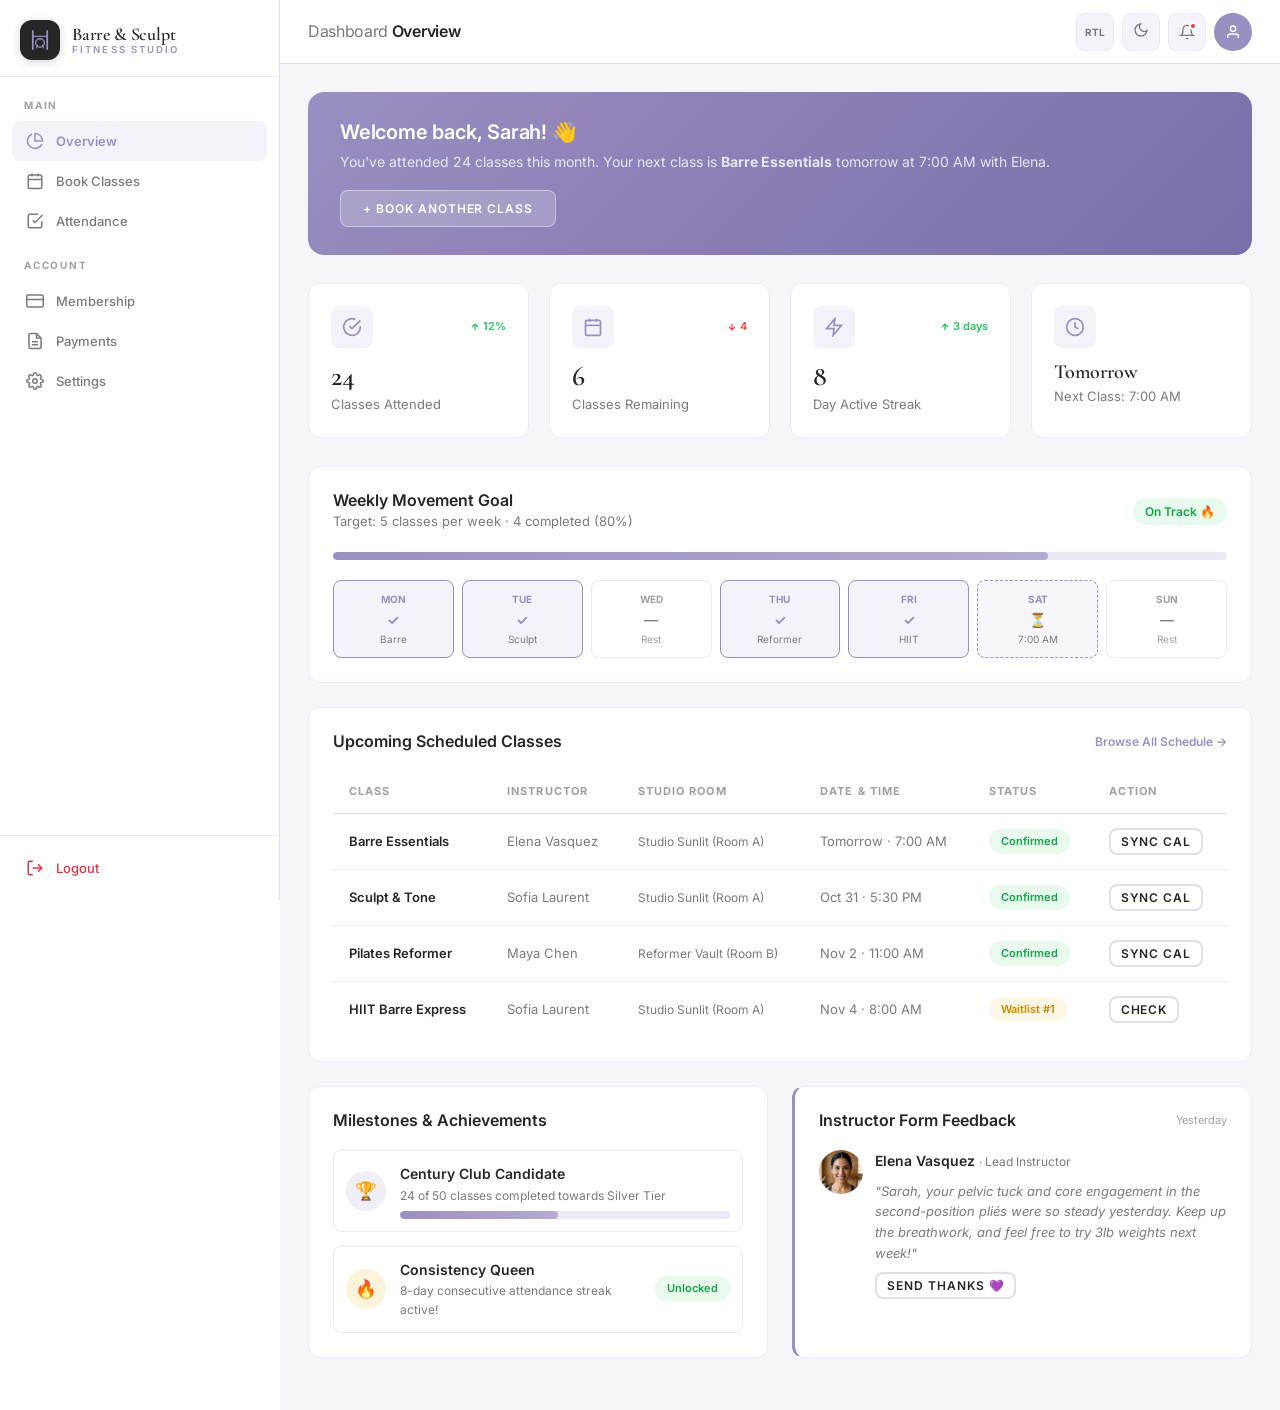
==== commit 93cc4974: "feat: add member dashboard and update asset paths across site" ====
--- a/dashboard/index.html
+++ b/dashboard/index.html
@@ -277,7 +277,7 @@
                             <span style="font-size:0.6875rem;color:var(--text-light);">Yesterday</span>
                         </div>
                         <div style="display:flex;gap:12px;align-items:flex-start;">
-                            <img src="../assets/images/instructor-1.jpg" alt="Elena" style="width:44px;height:44px;border-radius:50%;object-fit:cover;flex-shrink:0;">
+                            <img src="../assets/images/instructor-elena-avatar.jpg" alt="Elena" style="width:44px;height:44px;border-radius:50%;object-fit:cover;flex-shrink:0;">
                             <div>
                                 <div style="font-weight:600;font-size:0.875rem;">Elena Vasquez <span style="font-weight:400;color:var(--text-muted);font-size:0.75rem;">· Lead Instructor</span></div>
                                 <p style="font-size:0.8125rem;line-height:1.6;margin:8px 0;font-style:italic;">"Sarah, your pelvic tuck and core engagement in the second-position pliés were so steady yesterday. Keep up the breathwork, and feel free to try 3lb weights next week!"</p>
--- a/style.css
+++ b/style.css
@@ -763,7 +763,7 @@
 /* ─── PILLAR CARDS (The Method - 3 Pillars) ─────────────────── */
 .pillar-card {
     position: relative;
-    padding: 44px 30px;
+    padding: 24px 24px 32px;
     border-radius: var(--radius-xl);
     background: var(--bg-card);
     border: 1px solid var(--border-light);
@@ -775,6 +775,46 @@
     overflow: hidden;
     cursor: pointer;
     box-sizing: border-box;
+    display: flex;
+    flex-direction: column;
+}
+
+.pillar-img-wrap {
+    width: 100%;
+    height: 200px;
+    border-radius: var(--radius-lg);
+    overflow: hidden;
+    margin-bottom: 22px;
+    position: relative;
+    border: 1px solid var(--border-light);
+    background: var(--bg-surface);
+}
+
+.pillar-img {
+    width: 100%;
+    height: 100%;
+    object-fit: cover;
+    transition: transform 0.6s cubic-bezier(0.16, 1, 0.3, 1);
+}
+
+.pillar-card:hover .pillar-img {
+    transform: scale(1.06);
+}
+
+.pillar-num {
+    position: absolute;
+    top: 12px;
+    left: 12px;
+    background: rgba(18, 18, 18, 0.72);
+    backdrop-filter: blur(8px);
+    border: 1px solid rgba(155, 142, 193, 0.4);
+    color: var(--primary-light);
+    font-size: 0.6875rem;
+    font-weight: 700;
+    letter-spacing: 0.1em;
+    text-transform: uppercase;
+    padding: 4px 10px;
+    border-radius: var(--radius-full);
 }
 
 .pillar-card::before {
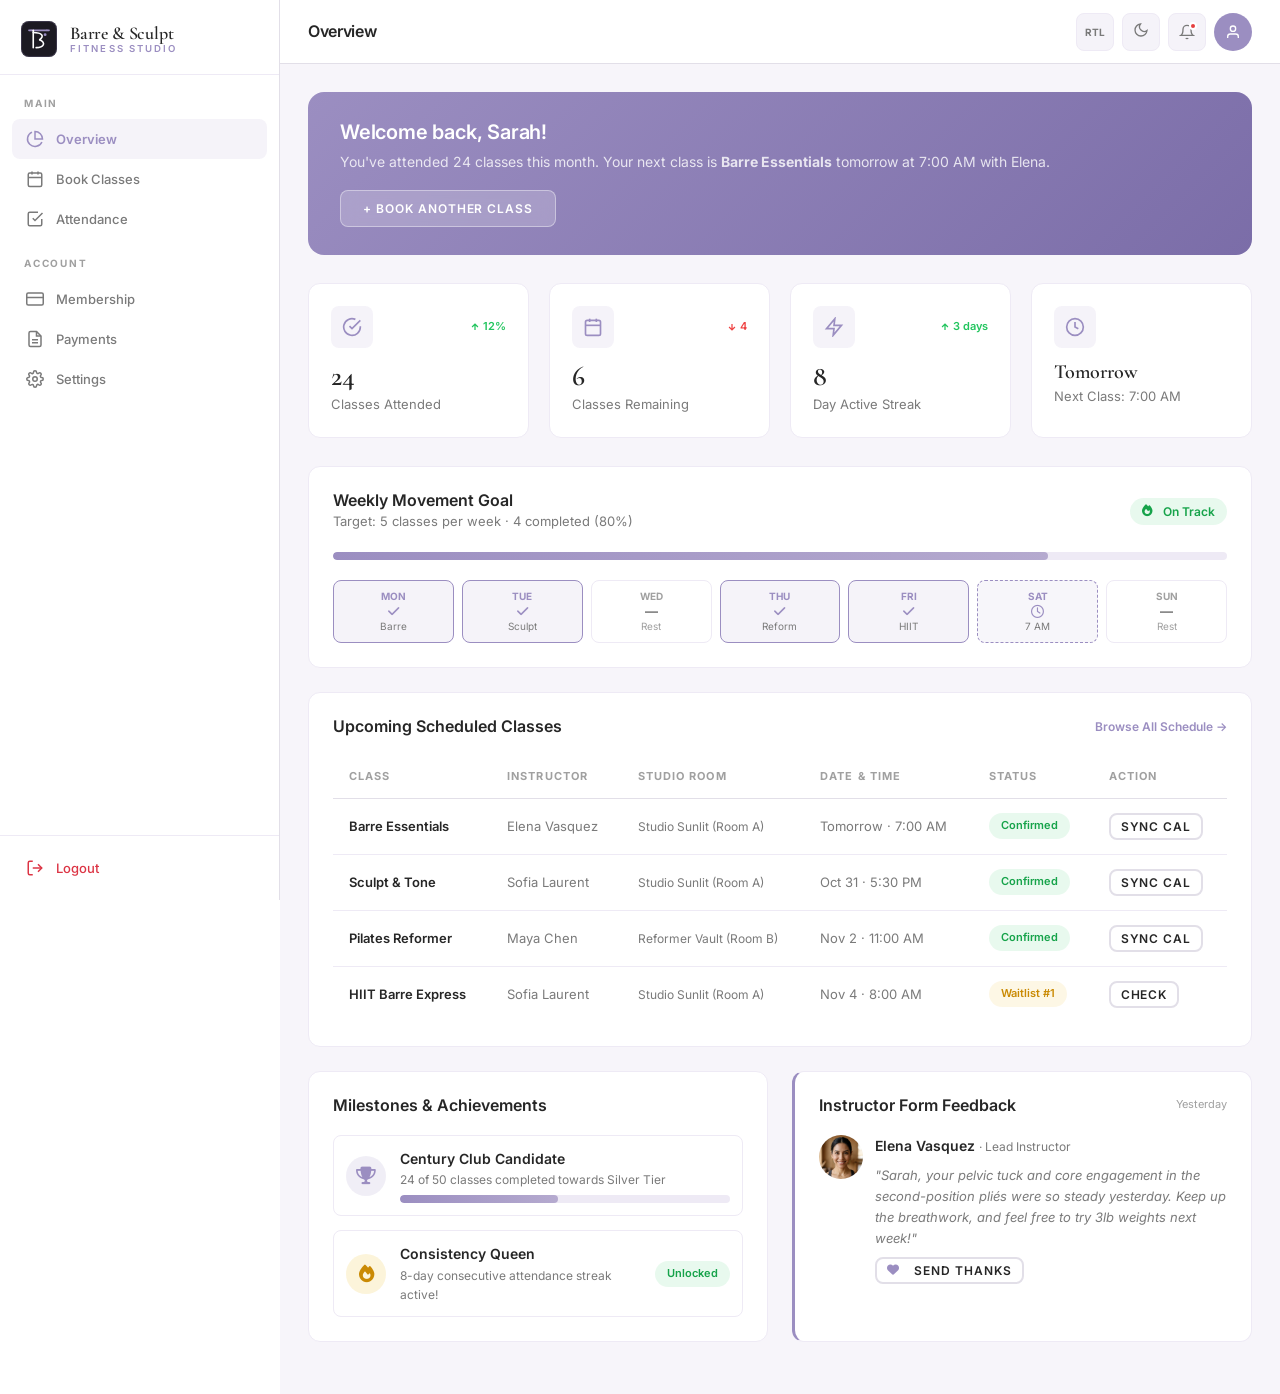
==== commit 462ab21a: "feat: add dashboard page and update branding assets, components, and layouts" ====
--- a/dashboard/index.html
+++ b/dashboard/index.html
@@ -8,6 +8,7 @@
     <link rel="preconnect" href="https://fonts.googleapis.com">
     <link rel="preconnect" href="https://fonts.gstatic.com" crossorigin>
     <link href="https://fonts.googleapis.com/css2?family=Cormorant+Garamond:wght@400;500;600;700&family=Inter:wght@400;500;600;700&display=swap" rel="stylesheet">
+    <link rel="stylesheet" href="https://cdnjs.cloudflare.com/ajax/libs/font-awesome/6.5.1/css/all.min.css">
     <link rel="stylesheet" href="../style.css">
     <script>(function(){try{if(localStorage.getItem('bs_theme')==='dark'){document.documentElement.classList.add('dark')}if(localStorage.getItem('bs_dir')==='rtl'){document.documentElement.setAttribute('dir','rtl')}}catch(e){}})();</script>
 </head>
@@ -21,7 +22,7 @@
         <div class="dash-sidebar-header">
             <a href="../index.html" class="nav-logo" aria-label="Home">
                 <div class="nav-logo-icon">
-                    <svg width="36" height="36" viewBox="0 0 100 100" fill="none" xmlns="http://www.w3.org/2000/svg"><rect width="100" height="100" rx="18" fill="#262626"/><path d="M30 25 L30 75" stroke="#9B8EC1" stroke-width="5" stroke-linecap="round"/><path d="M70 25 L70 75" stroke="#9B8EC1" stroke-width="5" stroke-linecap="round"/><path d="M30 40 L70 40" stroke="#9B8EC1" stroke-width="4" stroke-linecap="round"/><circle cx="50" cy="58" r="12" stroke="#9B8EC1" stroke-width="3.5" fill="none"/><path d="M50 50 L50 46" stroke="#9B8EC1" stroke-width="3" stroke-linecap="round"/><path d="M44 64 L40 72" stroke="#9B8EC1" stroke-width="3" stroke-linecap="round"/><path d="M56 64 L60 72" stroke="#9B8EC1" stroke-width="3" stroke-linecap="round"/></svg>
+                    <svg width="36" height="36" viewBox="0 0 100 100" fill="none" xmlns="http://www.w3.org/2000/svg"><rect width="100" height="100" rx="22" fill="#1C1A22"/><rect x="1.5" y="1.5" width="97" height="97" rx="20.5" stroke="#9B8EC1" stroke-opacity="0.35" stroke-width="2"/><line x1="22" y1="26" x2="78" y2="26" stroke="#9B8EC1" stroke-width="4.5" stroke-linecap="round"/><circle cx="28" cy="26" r="2.2" fill="#9B8EC1"/><circle cx="72" cy="26" r="2.2" fill="#9B8EC1"/><path d="M34 26 V74" stroke="#FFFFFF" stroke-width="4.5" stroke-linecap="round"/><path d="M34 32 C58 32 66 42 52 52" stroke="#FFFFFF" stroke-width="4.5" stroke-linecap="round"/><path d="M52 52 C70 60 64 74 42 74" stroke="#FFFFFF" stroke-width="4.5" stroke-linecap="round"/><circle cx="67" cy="38" r="4" fill="#9B8EC1"/></svg>
                 </div>
                 <div class="nav-logo-text"><span class="brand-top">Barre & Sculpt</span><span class="brand-bottom">Fitness Studio</span></div>
             </a>
@@ -70,7 +71,7 @@
                 <button class="dash-mobile-toggle" onclick="toggleSidebar()" aria-label="Toggle sidebar">
                     <svg width="18" height="18" viewBox="0 0 24 24" fill="none" stroke="currentColor" stroke-width="2"><line x1="3" y1="6" x2="21" y2="6"/><line x1="3" y1="12" x2="21" y2="12"/><line x1="3" y1="18" x2="21" y2="18"/></svg>
                 </button>
-                <h1 class="dash-header-title" id="dashHeaderTitle"><span class="dash-title-prefix">Dashboard </span>Overview</h1>
+                <h1 class="dash-header-title" id="dashHeaderTitle"><span class="dash-title-prefix" style="display:none;">Dashboard </span>Overview</h1>
             </div>
             <div class="dash-header-right">
                 <button class="nav-icon-btn" onclick="toggleDir()" title="Toggle RTL"><span class="dir-indicator">RTL</span></button>
@@ -105,7 +106,7 @@
                 <div class="dash-welcome">
                     <div style="display: flex; justify-content: space-between; align-items: center; flex-wrap: wrap; gap: 16px;">
                         <div>
-                            <h2>Welcome back, Sarah! 👋</h2>
+                            <h2>Welcome back, Sarah!</h2>
                             <p>You've attended 24 classes this month. Your next class is <strong>Barre Essentials</strong> tomorrow at 7:00 AM with Elena.</p>
                         </div>
                         <button class="btn btn-sm" onclick="document.querySelector('[data-tab=bookings]').click()" style="background: rgba(255,255,255,0.2); color: #fff; border: 1px solid rgba(255,255,255,0.4); backdrop-filter: blur(8px);">+ Book Another Class</button>
@@ -154,46 +155,46 @@
                             <h3>Weekly Movement Goal</h3>
                             <p style="font-size:0.8125rem;color:var(--text-muted);margin:0;">Target: 5 classes per week · 4 completed (80%)</p>
                         </div>
-                        <span class="dash-status confirmed" style="font-size:0.75rem;">On Track 🔥</span>
+                        <span class="dash-status confirmed" style="font-size:0.75rem;"><i class="fa-solid fa-fire" style="margin-right:4px;"></i>On Track</span>
                     </div>
                     <div class="dash-progress-track" style="margin-bottom: 20px;">
                         <div class="dash-progress-fill" style="width: 80%;"></div>
                     </div>
-                    <div style="display: grid; grid-template-columns: repeat(7, 1fr); gap: 8px; text-align: center;">
-                        <div style="padding: 10px 4px; border-radius: var(--radius-sm); background: var(--primary-10); border: 1px solid var(--primary);">
-                            <div style="font-size:0.625rem;font-weight:700;color:var(--primary);text-transform:uppercase;">Mon</div>
-                            <div style="font-size:0.875rem;font-weight:700;color:var(--primary);margin-top:2px;">✓</div>
-                            <div style="font-size:0.625rem;color:var(--text-muted);">Barre</div>
-                        </div>
-                        <div style="padding: 10px 4px; border-radius: var(--radius-sm); background: var(--primary-10); border: 1px solid var(--primary);">
-                            <div style="font-size:0.625rem;font-weight:700;color:var(--primary);text-transform:uppercase;">Tue</div>
-                            <div style="font-size:0.875rem;font-weight:700;color:var(--primary);margin-top:2px;">✓</div>
-                            <div style="font-size:0.625rem;color:var(--text-muted);">Sculpt</div>
-                        </div>
-                        <div style="padding: 10px 4px; border-radius: var(--radius-sm); background: var(--bg); border: 1px solid var(--border-light);">
-                            <div style="font-size:0.625rem;font-weight:700;color:var(--text-light);text-transform:uppercase;">Wed</div>
-                            <div style="font-size:0.875rem;font-weight:500;color:var(--text-muted);margin-top:2px;">—</div>
-                            <div style="font-size:0.625rem;color:var(--text-light);">Rest</div>
-                        </div>
-                        <div style="padding: 10px 4px; border-radius: var(--radius-sm); background: var(--primary-10); border: 1px solid var(--primary);">
-                            <div style="font-size:0.625rem;font-weight:700;color:var(--primary);text-transform:uppercase;">Thu</div>
-                            <div style="font-size:0.875rem;font-weight:700;color:var(--primary);margin-top:2px;">✓</div>
-                            <div style="font-size:0.625rem;color:var(--text-muted);">Reformer</div>
-                        </div>
-                        <div style="padding: 10px 4px; border-radius: var(--radius-sm); background: var(--primary-10); border: 1px solid var(--primary);">
-                            <div style="font-size:0.625rem;font-weight:700;color:var(--primary);text-transform:uppercase;">Fri</div>
-                            <div style="font-size:0.875rem;font-weight:700;color:var(--primary);margin-top:2px;">✓</div>
-                            <div style="font-size:0.625rem;color:var(--text-muted);">HIIT</div>
-                        </div>
-                        <div style="padding: 10px 4px; border-radius: var(--radius-sm); background: rgba(155,142,193,0.08); border: 1px dashed var(--primary);">
-                            <div style="font-size:0.625rem;font-weight:700;color:var(--primary);text-transform:uppercase;">Sat</div>
-                            <div style="font-size:0.875rem;font-weight:700;color:var(--primary);margin-top:2px;">⏳</div>
-                            <div style="font-size:0.625rem;color:var(--text-muted);">7:00 AM</div>
-                        </div>
-                        <div style="padding: 10px 4px; border-radius: var(--radius-sm); background: var(--bg); border: 1px solid var(--border-light);">
-                            <div style="font-size:0.625rem;font-weight:700;color:var(--text-light);text-transform:uppercase;">Sun</div>
-                            <div style="font-size:0.875rem;font-weight:500;color:var(--text-muted);margin-top:2px;">—</div>
-                            <div style="font-size:0.625rem;color:var(--text-light);">Rest</div>
+                    <div class="dash-weekly-goal-grid">
+                        <div class="dash-goal-day active">
+                            <div class="dash-goal-day-name">Mon</div>
+                            <div class="dash-goal-day-icon"><i class="fa-solid fa-check"></i></div>
+                            <div class="dash-goal-day-label">Barre</div>
+                        </div>
+                        <div class="dash-goal-day active">
+                            <div class="dash-goal-day-name">Tue</div>
+                            <div class="dash-goal-day-icon"><i class="fa-solid fa-check"></i></div>
+                            <div class="dash-goal-day-label">Sculpt</div>
+                        </div>
+                        <div class="dash-goal-day rest">
+                            <div class="dash-goal-day-name">Wed</div>
+                            <div class="dash-goal-day-icon">—</div>
+                            <div class="dash-goal-day-label">Rest</div>
+                        </div>
+                        <div class="dash-goal-day active">
+                            <div class="dash-goal-day-name">Thu</div>
+                            <div class="dash-goal-day-icon"><i class="fa-solid fa-check"></i></div>
+                            <div class="dash-goal-day-label">Reform</div>
+                        </div>
+                        <div class="dash-goal-day active">
+                            <div class="dash-goal-day-name">Fri</div>
+                            <div class="dash-goal-day-icon"><i class="fa-solid fa-check"></i></div>
+                            <div class="dash-goal-day-label">HIIT</div>
+                        </div>
+                        <div class="dash-goal-day upcoming">
+                            <div class="dash-goal-day-name">Sat</div>
+                            <div class="dash-goal-day-icon"><i class="fa-regular fa-clock"></i></div>
+                            <div class="dash-goal-day-label">7 AM</div>
+                        </div>
+                        <div class="dash-goal-day rest">
+                            <div class="dash-goal-day-name">Sun</div>
+                            <div class="dash-goal-day-icon">—</div>
+                            <div class="dash-goal-day-label">Rest</div>
                         </div>
                     </div>
                 </div>
@@ -204,7 +205,7 @@
                         <h3>Upcoming Scheduled Classes</h3>
                         <a href="#" onclick="document.querySelector('[data-tab=bookings]').click();return false;" style="font-size:0.75rem;color:var(--primary);font-weight:600;">Browse All Schedule →</a>
                     </div>
-                    <div class="dash-table-wrap">
+                    <div class="dash-table-wrap dash-desktop-table">
                         <table class="dash-table">
                             <thead><tr><th>Class</th><th>Instructor</th><th>Studio Room</th><th>Date & Time</th><th>Status</th><th>Action</th></tr></thead>
                             <tbody>
@@ -243,16 +244,91 @@
                             </tbody>
                         </table>
                     </div>
+
+                    <!-- Mobile Class Cards List (< 769px, Zero Sidescroll) -->
+                    <div class="dash-mobile-classes-list">
+                        <!-- Card 1 -->
+                        <div class="dash-mobile-upcoming-card">
+                            <div class="dash-mobile-upcoming-top">
+                                <div>
+                                    <div class="dash-mobile-upcoming-title">Barre Essentials</div>
+                                    <div class="dash-mobile-upcoming-sub">Elena Vasquez · Studio Sunlit (Room A)</div>
+                                </div>
+                                <span class="dash-status confirmed">Confirmed</span>
+                            </div>
+                            <div class="dash-mobile-upcoming-bottom">
+                                <div class="dash-mobile-upcoming-time">
+                                    <i class="fa-regular fa-calendar-days"></i>
+                                    <span>Tomorrow · 7:00 AM</span>
+                                </div>
+                                <button class="btn btn-secondary btn-sm" onclick="showDashToast('Class reminder synced with calendar!')">Sync Cal</button>
+                            </div>
+                        </div>
+
+                        <!-- Card 2 -->
+                        <div class="dash-mobile-upcoming-card">
+                            <div class="dash-mobile-upcoming-top">
+                                <div>
+                                    <div class="dash-mobile-upcoming-title">Sculpt &amp; Tone</div>
+                                    <div class="dash-mobile-upcoming-sub">Sofia Laurent · Studio Sunlit (Room A)</div>
+                                </div>
+                                <span class="dash-status confirmed">Confirmed</span>
+                            </div>
+                            <div class="dash-mobile-upcoming-bottom">
+                                <div class="dash-mobile-upcoming-time">
+                                    <i class="fa-regular fa-calendar-days"></i>
+                                    <span>Oct 31 · 5:30 PM</span>
+                                </div>
+                                <button class="btn btn-secondary btn-sm" onclick="showDashToast('Class reminder synced with calendar!')">Sync Cal</button>
+                            </div>
+                        </div>
+
+                        <!-- Card 3 -->
+                        <div class="dash-mobile-upcoming-card">
+                            <div class="dash-mobile-upcoming-top">
+                                <div>
+                                    <div class="dash-mobile-upcoming-title">Pilates Reformer</div>
+                                    <div class="dash-mobile-upcoming-sub">Maya Chen · Reformer Vault (Room B)</div>
+                                </div>
+                                <span class="dash-status confirmed">Confirmed</span>
+                            </div>
+                            <div class="dash-mobile-upcoming-bottom">
+                                <div class="dash-mobile-upcoming-time">
+                                    <i class="fa-regular fa-calendar-days"></i>
+                                    <span>Nov 2 · 11:00 AM</span>
+                                </div>
+                                <button class="btn btn-secondary btn-sm" onclick="showDashToast('Class reminder synced with calendar!')">Sync Cal</button>
+                            </div>
+                        </div>
+
+                        <!-- Card 4 -->
+                        <div class="dash-mobile-upcoming-card">
+                            <div class="dash-mobile-upcoming-top">
+                                <div>
+                                    <div class="dash-mobile-upcoming-title">HIIT Barre Express</div>
+                                    <div class="dash-mobile-upcoming-sub">Sofia Laurent · Studio Sunlit (Room A)</div>
+                                </div>
+                                <span class="dash-status pending">Waitlist #1</span>
+                            </div>
+                            <div class="dash-mobile-upcoming-bottom">
+                                <div class="dash-mobile-upcoming-time">
+                                    <i class="fa-regular fa-calendar-days"></i>
+                                    <span>Nov 4 · 8:00 AM</span>
+                                </div>
+                                <button class="btn btn-secondary btn-sm" onclick="showDashToast('Waitlist position refreshed!')">Check</button>
+                            </div>
+                        </div>
+                    </div>
                 </div>
 
                 <!-- Studio Milestones & Instructor Feedback Grid -->
-                <div style="display: grid; grid-template-columns: repeat(auto-fit, minmax(300px, 1fr)); gap: 24px; margin-bottom: 24px;">
+                <div style="display: grid; grid-template-columns: repeat(auto-fit, minmax(260px, 1fr)); gap: 24px; margin-bottom: 24px;">
                     <!-- Milestones -->
                     <div class="dash-card" style="margin-bottom:0;">
                         <div class="dash-card-header"><h3>Milestones & Achievements</h3></div>
                         <div style="display: flex; flex-direction: column; gap: 14px;">
                             <div style="display: flex; align-items: center; gap: 14px; padding: 12px; border-radius: var(--radius-sm); background: var(--bg); border: 1px solid var(--border-light);">
-                                <div style="width:40px;height:40px;border-radius:50%;background:rgba(155,142,193,0.15);display:flex;align-items:center;justify-content:center;font-size:1.1rem;">🏆</div>
+                                <div style="width:40px;height:40px;border-radius:50%;background:rgba(155,142,193,0.15);color:var(--primary);display:flex;align-items:center;justify-content:center;font-size:1.1rem;"><i class="fa-solid fa-trophy"></i></div>
                                 <div style="flex:1;">
                                     <div style="font-weight:600;font-size:0.875rem;">Century Club Candidate</div>
                                     <div style="font-size:0.75rem;color:var(--text-muted);">24 of 50 classes completed towards Silver Tier</div>
@@ -260,7 +336,7 @@
                                 </div>
                             </div>
                             <div style="display: flex; align-items: center; gap: 14px; padding: 12px; border-radius: var(--radius-sm); background: var(--bg); border: 1px solid var(--border-light);">
-                                <div style="width:40px;height:40px;border-radius:50%;background:rgba(234,179,8,0.15);display:flex;align-items:center;justify-content:center;font-size:1.1rem;">🔥</div>
+                                <div style="width:40px;height:40px;border-radius:50%;background:rgba(234,179,8,0.15);color:#ca8a04;display:flex;align-items:center;justify-content:center;font-size:1.1rem;"><i class="fa-solid fa-fire"></i></div>
                                 <div style="flex:1;">
                                     <div style="font-weight:600;font-size:0.875rem;">Consistency Queen</div>
                                     <div style="font-size:0.75rem;color:var(--text-muted);">8-day consecutive attendance streak active!</div>
@@ -281,7 +357,7 @@
                             <div>
                                 <div style="font-weight:600;font-size:0.875rem;">Elena Vasquez <span style="font-weight:400;color:var(--text-muted);font-size:0.75rem;">· Lead Instructor</span></div>
                                 <p style="font-size:0.8125rem;line-height:1.6;margin:8px 0;font-style:italic;">"Sarah, your pelvic tuck and core engagement in the second-position pliés were so steady yesterday. Keep up the breathwork, and feel free to try 3lb weights next week!"</p>
-                                <button class="btn btn-secondary btn-sm" onclick="showDashToast('Thank you note sent to Elena!')" style="font-size:0.75rem;padding:4px 10px;">Send Thanks 💜</button>
+                                <button class="btn btn-secondary btn-sm" onclick="showDashToast('Thank you note sent to Elena!')" style="font-size:0.75rem;padding:4px 10px;"><i class="fa-solid fa-heart" style="margin-right:6px;color:var(--primary);"></i>Send Thanks</button>
                             </div>
                         </div>
                     </div>
@@ -304,15 +380,15 @@
 
                     <!-- Filter Pills -->
                     <div class="dash-filter-group" style="margin-bottom: 24px; padding-bottom: 16px; border-bottom: 1px solid var(--border-light);">
-                        <button class="dash-filter-pill active" onclick="filterDashClasses('all', this)">All Classes (8)</button>
+                        <button class="dash-filter-pill active" onclick="filterDashClasses('all', this)">All Classes (9)</button>
                         <button class="dash-filter-pill" onclick="filterDashClasses('barre', this)">Barre (3)</button>
                         <button class="dash-filter-pill" onclick="filterDashClasses('sculpt', this)">Sculpt & Tone (2)</button>
                         <button class="dash-filter-pill" onclick="filterDashClasses('pilates', this)">Pilates Reformer (2)</button>
-                        <button class="dash-filter-pill" onclick="filterDashClasses('hiit', this)">HIIT Barre (1)</button>
-                    </div>
-
-                    <!-- Classes Grid (8 Interactive Cards) -->
-                    <div style="display:grid;grid-template-columns:repeat(auto-fill,minmax(300px,1fr));gap:20px;">
+                        <button class="dash-filter-pill" onclick="filterDashClasses('hiit', this)">HIIT Barre (2)</button>
+                    </div>
+
+                    <!-- Classes Grid (9 Interactive Cards) -->
+                    <div class="dash-classes-grid">
                         <!-- Card 1 -->
                         <div class="dash-class-card" data-category="barre" style="border:1px solid var(--border-light);border-radius:var(--radius);padding:22px;background:var(--bg-card);display:flex;flex-direction:column;transition:all 0.3s;">
                             <div style="display:flex;justify-content:space-between;align-items:flex-start;margin-bottom:12px;">
@@ -326,8 +402,8 @@
                                 <span style="padding:4px 10px;font-size:0.6875rem;font-weight:700;background:rgba(34,197,94,0.1);color:#16a34a;border-radius:var(--radius-full);">8 spots</span>
                             </div>
                             <div style="font-size:0.8125rem;color:var(--text-muted);margin:10px 0 16px;display:flex;align-items:center;justify-content:space-between;border-top:1px solid var(--border-light);padding-top:10px;">
-                                <span>📅 Oct 31 · 7:00 AM</span>
-                                <span>⏱ 50 min · ~380 kcal</span>
+                                <span><i class="fa-regular fa-calendar-days" style="margin-right:5px;opacity:0.85;"></i>Oct 31 · 7:00 AM</span>
+                                <span><i class="fa-regular fa-clock" style="margin-right:5px;opacity:0.85;"></i>50 min · ~380 kcal</span>
                             </div>
                             <button class="btn btn-primary btn-sm" style="width:100%;margin-top:auto;" onclick="showDashToast('Booked: Barre Essentials on Oct 31 at 7:00 AM!')">Reserve Spot</button>
                         </div>
@@ -345,8 +421,8 @@
                                 <span style="padding:4px 10px;font-size:0.6875rem;font-weight:700;background:rgba(234,179,8,0.12);color:#ca8a04;border-radius:var(--radius-full);">3 spots left</span>
                             </div>
                             <div style="font-size:0.8125rem;color:var(--text-muted);margin:10px 0 16px;display:flex;align-items:center;justify-content:space-between;border-top:1px solid var(--border-light);padding-top:10px;">
-                                <span>📅 Oct 31 · 5:30 PM</span>
-                                <span>⏱ 55 min · ~450 kcal</span>
+                                <span><i class="fa-regular fa-calendar-days" style="margin-right:5px;opacity:0.85;"></i>Oct 31 · 5:30 PM</span>
+                                <span><i class="fa-regular fa-clock" style="margin-right:5px;opacity:0.85;"></i>55 min · ~450 kcal</span>
                             </div>
                             <button class="btn btn-primary btn-sm" style="width:100%;margin-top:auto;" onclick="showDashToast('Booked: Sculpt & Tone on Oct 31 at 5:30 PM!')">Reserve Spot</button>
                         </div>
@@ -364,8 +440,8 @@
                                 <span style="padding:4px 10px;font-size:0.6875rem;font-weight:700;background:rgba(34,197,94,0.1);color:#16a34a;border-radius:var(--radius-full);">5 spots</span>
                             </div>
                             <div style="font-size:0.8125rem;color:var(--text-muted);margin:10px 0 16px;display:flex;align-items:center;justify-content:space-between;border-top:1px solid var(--border-light);padding-top:10px;">
-                                <span>📅 Nov 1 · 11:00 AM</span>
-                                <span>⏱ 55 min · ~360 kcal</span>
+                                <span><i class="fa-regular fa-calendar-days" style="margin-right:5px;opacity:0.85;"></i>Nov 1 · 11:00 AM</span>
+                                <span><i class="fa-regular fa-clock" style="margin-right:5px;opacity:0.85;"></i>55 min · ~360 kcal</span>
                             </div>
                             <button class="btn btn-primary btn-sm" style="width:100%;margin-top:auto;" onclick="showDashToast('Booked: Pilates Reformer Core on Nov 1 at 11:00 AM!')">Reserve Spot</button>
                         </div>
@@ -383,8 +459,8 @@
                                 <span style="padding:4px 10px;font-size:0.6875rem;font-weight:700;background:rgba(34,197,94,0.1);color:#16a34a;border-radius:var(--radius-full);">6 spots</span>
                             </div>
                             <div style="font-size:0.8125rem;color:var(--text-muted);margin:10px 0 16px;display:flex;align-items:center;justify-content:space-between;border-top:1px solid var(--border-light);padding-top:10px;">
-                                <span>📅 Nov 1 · 6:30 PM</span>
-                                <span>⏱ 50 min · ~310 kcal</span>
+                                <span><i class="fa-regular fa-calendar-days" style="margin-right:5px;opacity:0.85;"></i>Nov 1 · 6:30 PM</span>
+                                <span><i class="fa-regular fa-clock" style="margin-right:5px;opacity:0.85;"></i>50 min · ~310 kcal</span>
                             </div>
                             <button class="btn btn-primary btn-sm" style="width:100%;margin-top:auto;" onclick="showDashToast('Booked: Candlelight Barre Flow on Nov 1 at 6:30 PM!')">Reserve Spot</button>
                         </div>
@@ -402,8 +478,8 @@
                                 <span style="padding:4px 10px;font-size:0.6875rem;font-weight:700;background:rgba(239,68,68,0.12);color:#dc2626;border-radius:var(--radius-full);">1 spot left</span>
                             </div>
                             <div style="font-size:0.8125rem;color:var(--text-muted);margin:10px 0 16px;display:flex;align-items:center;justify-content:space-between;border-top:1px solid var(--border-light);padding-top:10px;">
-                                <span>📅 Nov 2 · 8:00 AM</span>
-                                <span>⏱ 50 min · ~510 kcal</span>
+                                <span><i class="fa-regular fa-calendar-days" style="margin-right:5px;opacity:0.85;"></i>Nov 2 · 8:00 AM</span>
+                                <span><i class="fa-regular fa-clock" style="margin-right:5px;opacity:0.85;"></i>50 min · ~510 kcal</span>
                             </div>
                             <button class="btn btn-primary btn-sm" style="width:100%;margin-top:auto;" onclick="showDashToast('Booked: HIIT Barre Cardio on Nov 2 at 8:00 AM!')">Reserve Spot</button>
                         </div>
@@ -412,8 +488,8 @@
                         <div class="dash-class-card" data-category="barre" style="border:1px solid var(--border-light);border-radius:var(--radius);padding:22px;background:var(--bg-card);display:flex;flex-direction:column;transition:all 0.3s;">
                             <div style="display:flex;justify-content:space-between;align-items:flex-start;margin-bottom:12px;">
                                 <div>
-                                    <span style="font-size:0.625rem;font-weight:700;letter-spacing:0.12em;text-transform:uppercase;color:var(--primary);">Gentle / All Levels</span>
-                                    <div style="font-weight:600;font-size:1.0625rem;margin-top:2px;">Prenatal & Gentle Barre</div>
+                                    <span style="font-size:0.625rem;font-weight:700;letter-spacing:0.12em;text-transform:uppercase;color:var(--primary);">Core & Alignment</span>
+                                    <div style="font-weight:600;font-size:1.0625rem;margin-top:2px;">Barre Core &amp; Align</div>
                                     <div style="font-size:0.8125rem;color:var(--text-muted);display:flex;align-items:center;gap:6px;margin-top:2px;">
                                         <span>Elena Vasquez</span> · <span>Studio Sunlit</span>
                                     </div>
@@ -421,10 +497,10 @@
                                 <span style="padding:4px 10px;font-size:0.6875rem;font-weight:700;background:rgba(34,197,94,0.1);color:#16a34a;border-radius:var(--radius-full);">7 spots</span>
                             </div>
                             <div style="font-size:0.8125rem;color:var(--text-muted);margin:10px 0 16px;display:flex;align-items:center;justify-content:space-between;border-top:1px solid var(--border-light);padding-top:10px;">
-                                <span>📅 Nov 2 · 11:00 AM</span>
-                                <span>⏱ 45 min · ~290 kcal</span>
-                            </div>
-                            <button class="btn btn-primary btn-sm" style="width:100%;margin-top:auto;" onclick="showDashToast('Booked: Prenatal & Gentle Barre on Nov 2 at 11:00 AM!')">Reserve Spot</button>
+                                <span><i class="fa-regular fa-calendar-days" style="margin-right:5px;opacity:0.85;"></i>Nov 2 · 11:00 AM</span>
+                                <span><i class="fa-regular fa-clock" style="margin-right:5px;opacity:0.85;"></i>45 min · ~290 kcal</span>
+                            </div>
+                            <button class="btn btn-primary btn-sm" style="width:100%;margin-top:auto;" onclick="showDashToast('Booked: Barre Core &amp; Align on Nov 2 at 11:00 AM!')">Reserve Spot</button>
                         </div>
 
                         <!-- Card 7 -->
@@ -440,29 +516,48 @@
                                 <span style="padding:4px 10px;font-size:0.6875rem;font-weight:700;background:rgba(34,197,94,0.1);color:#16a34a;border-radius:var(--radius-full);">4 spots</span>
                             </div>
                             <div style="font-size:0.8125rem;color:var(--text-muted);margin:10px 0 16px;display:flex;align-items:center;justify-content:space-between;border-top:1px solid var(--border-light);padding-top:10px;">
-                                <span>📅 Nov 3 · 6:00 PM</span>
-                                <span>⏱ 55 min · ~440 kcal</span>
+                                <span><i class="fa-regular fa-calendar-days" style="margin-right:5px;opacity:0.85;"></i>Nov 3 · 6:00 PM</span>
+                                <span><i class="fa-regular fa-clock" style="margin-right:5px;opacity:0.85;"></i>55 min · ~440 kcal</span>
                             </div>
                             <button class="btn btn-primary btn-sm" style="width:100%;margin-top:auto;" onclick="showDashToast('Booked: Total Sculpt Intensity on Nov 3 at 6:00 PM!')">Reserve Spot</button>
                         </div>
 
                         <!-- Card 8 -->
                         <div class="dash-class-card" data-category="pilates" style="border:1px solid var(--border-light);border-radius:var(--radius);padding:22px;background:var(--bg-card);display:flex;flex-direction:column;transition:all 0.3s;">
-                            <div style="display:flex;justify-content:space-between;align-items:flex-start;margin-bottom:12px;">
-                                <div>
+                            <div style="display:flex;justify-content:space-between;align-items:flex-start;margin-bottom:12px;gap:8px;">
+                                <div style="flex:1;min-width:0;">
                                     <span style="font-size:0.625rem;font-weight:700;letter-spacing:0.12em;text-transform:uppercase;color:var(--primary);">Reformer Jumpboard</span>
                                     <div style="font-weight:600;font-size:1.0625rem;margin-top:2px;">Power Reformer Flow</div>
+                                    <div style="font-size:0.8125rem;color:var(--text-muted);display:flex;flex-wrap:wrap;align-items:center;gap:4px 6px;margin-top:2px;">
+                                        <span style="white-space:nowrap;">Maya Chen</span> <span style="opacity:0.6;">·</span> <span style="white-space:nowrap;">Reformer Vault</span>
+                                    </div>
+                                </div>
+                                <span style="padding:4px 10px;font-size:0.6875rem;font-weight:700;background:rgba(239,68,68,0.12);color:#dc2626;border-radius:var(--radius-full);white-space:nowrap;flex-shrink:0;">Waitlist Only</span>
+                            </div>
+                            <div style="font-size:0.8125rem;color:var(--text-muted);margin:10px 0 16px;display:flex;align-items:center;justify-content:space-between;border-top:1px solid var(--border-light);padding-top:10px;">
+                                <span><i class="fa-regular fa-calendar-days" style="margin-right:5px;opacity:0.85;"></i>Nov 4 · 9:00 AM</span>
+                                <span><i class="fa-regular fa-clock" style="margin-right:5px;opacity:0.85;"></i>50 min · ~410 kcal</span>
+                            </div>
+                            <button class="btn btn-secondary btn-sm" style="width:100%;margin-top:auto;" onclick="showDashToast('Added to Waitlist #2 for Power Reformer Flow!')">Join Waitlist</button>
+                        </div>
+
+                        <!-- Card 9 -->
+                        <div class="dash-class-card" data-category="hiit" style="border:1px solid var(--border-light);border-radius:var(--radius);padding:22px;background:var(--bg-card);display:flex;flex-direction:column;transition:all 0.3s;">
+                            <div style="display:flex;justify-content:space-between;align-items:flex-start;margin-bottom:12px;">
+                                <div>
+                                    <span style="font-size:0.625rem;font-weight:700;letter-spacing:0.12em;text-transform:uppercase;color:var(--primary);">Cardio Sculpt</span>
+                                    <div style="font-weight:600;font-size:1.0625rem;margin-top:2px;">HIIT Barre Athletic Burn</div>
                                     <div style="font-size:0.8125rem;color:var(--text-muted);display:flex;align-items:center;gap:6px;margin-top:2px;">
-                                        <span>Maya Chen</span> · <span>Reformer Vault</span>
+                                        <span>Sofia Laurent</span> · <span>Studio Sunlit</span>
                                     </div>
                                 </div>
-                                <span style="padding:4px 10px;font-size:0.6875rem;font-weight:700;background:rgba(239,68,68,0.12);color:#dc2626;border-radius:var(--radius-full);">Waitlist Only</span>
+                                <span style="padding:4px 10px;font-size:0.6875rem;font-weight:700;background:rgba(34,197,94,0.1);color:#16a34a;border-radius:var(--radius-full);">5 spots</span>
                             </div>
                             <div style="font-size:0.8125rem;color:var(--text-muted);margin:10px 0 16px;display:flex;align-items:center;justify-content:space-between;border-top:1px solid var(--border-light);padding-top:10px;">
-                                <span>📅 Nov 4 · 9:00 AM</span>
-                                <span>⏱ 50 min · ~410 kcal</span>
-                            </div>
-                            <button class="btn btn-secondary btn-sm" style="width:100%;margin-top:auto;" onclick="showDashToast('Added to Waitlist #2 for Power Reformer Flow!')">Join Waitlist</button>
+                                <span><i class="fa-regular fa-calendar-days" style="margin-right:5px;opacity:0.85;"></i>Nov 4 · 5:30 PM</span>
+                                <span><i class="fa-regular fa-clock" style="margin-right:5px;opacity:0.85;"></i>50 min · ~530 kcal</span>
+                            </div>
+                            <button class="btn btn-primary btn-sm" style="width:100%;margin-top:auto;" onclick="showDashToast('Booked: HIIT Barre Athletic Burn on Nov 4 at 5:30 PM!')">Reserve Spot</button>
                         </div>
                     </div>
                 </div>
@@ -471,25 +566,25 @@
             <!-- ══ ATTENDANCE ══ -->
             <div class="dash-tab-content" id="tab-attendance">
                 <!-- KPI Summary Cards -->
-                <div style="display: grid; grid-template-columns: repeat(auto-fill, minmax(200px, 1fr)); gap: 16px; margin-bottom: 24px;">
+                <div class="attendance-kpi-grid">
                     <div class="dash-card" style="margin-bottom: 0; padding: 20px;">
                         <div style="font-size:0.6875rem;color:var(--text-light);text-transform:uppercase;letter-spacing:0.1em;font-weight:700;">October Classes</div>
-                        <div style="font-size:1.75rem;font-weight:700;color:var(--text);margin:6px 0 2px;">24 Classes</div>
+                        <div class="dash-kpi-val" style="font-size:1.75rem;font-weight:700;color:var(--text);margin:6px 0 2px;">24 Classes</div>
                         <div style="font-size:0.75rem;color:#16a34a;font-weight:600;">↑ 4 more than Sept</div>
                     </div>
                     <div class="dash-card" style="margin-bottom: 0; padding: 20px;">
                         <div style="font-size:0.6875rem;color:var(--text-light);text-transform:uppercase;letter-spacing:0.1em;font-weight:700;">Studio Time</div>
-                        <div style="font-size:1.75rem;font-weight:700;color:var(--text);margin:6px 0 2px;">21.5 Hours</div>
+                        <div class="dash-kpi-val" style="font-size:1.75rem;font-weight:700;color:var(--text);margin:6px 0 2px;">21.5 Hours</div>
                         <div style="font-size:0.75rem;color:var(--text-muted);">Avg. 52 min/session</div>
                     </div>
                     <div class="dash-card" style="margin-bottom: 0; padding: 20px;">
                         <div style="font-size:0.6875rem;color:var(--text-light);text-transform:uppercase;letter-spacing:0.1em;font-weight:700;">Estimated Burn</div>
-                        <div style="font-size:1.75rem;font-weight:700;color:var(--primary);margin:6px 0 2px;">9,840 kcal</div>
+                        <div class="dash-kpi-val" style="font-size:1.75rem;font-weight:700;color:var(--primary);margin:6px 0 2px;">9,840 kcal</div>
                         <div style="font-size:0.75rem;color:var(--text-muted);">High metabolic output</div>
                     </div>
                     <div class="dash-card" style="margin-bottom: 0; padding: 20px;">
                         <div style="font-size:0.6875rem;color:var(--text-light);text-transform:uppercase;letter-spacing:0.1em;font-weight:700;">Check-in Rate</div>
-                        <div style="font-size:1.75rem;font-weight:700;color:#16a34a;margin:6px 0 2px;">96.2%</div>
+                        <div class="dash-kpi-val" style="font-size:1.75rem;font-weight:700;color:#16a34a;margin:6px 0 2px;">96.2%</div>
                         <div style="font-size:0.75rem;color:var(--text-muted);">Only 1 cancellation</div>
                     </div>
                 </div>
@@ -580,7 +675,7 @@
                             <button class="btn btn-secondary btn-sm" onclick="showDashToast('Attendance log exported as CSV!')">Download CSV</button>
                         </div>
                     </div>
-                    <div class="dash-table-wrap">
+                    <div class="dash-table-wrap dash-desktop-table">
                         <table class="dash-table">
                             <thead><tr><th>Date</th><th>Class</th><th>Instructor</th><th>Studio Room</th><th>Duration</th><th>Calories</th><th>Status</th></tr></thead>
                             <tbody>
@@ -596,6 +691,90 @@
                             </tbody>
                         </table>
                     </div>
+
+                    <!-- Mobile Attendance Cards List (< 769px, Zero Sidescroll) -->
+                    <div class="dash-mobile-attendance-list">
+                        <div class="dash-mobile-attendance-card">
+                            <div class="dash-mobile-attendance-top">
+                                <div>
+                                    <div class="dash-mobile-attendance-title">Barre Essentials</div>
+                                    <div class="dash-mobile-attendance-sub">Elena V. · Studio Sunlit</div>
+                                </div>
+                                <span class="dash-status completed">Completed</span>
+                            </div>
+                            <div class="dash-mobile-attendance-bottom">
+                                <div class="dash-mobile-attendance-time">
+                                    <i class="fa-regular fa-calendar-days"></i>
+                                    <span>Oct 29, 2026</span>
+                                </div>
+                                <span style="font-size:0.75rem;color:var(--text-muted);font-weight:500;">50 min · 390 kcal</span>
+                            </div>
+                        </div>
+                        <div class="dash-mobile-attendance-card">
+                            <div class="dash-mobile-attendance-top">
+                                <div>
+                                    <div class="dash-mobile-attendance-title">HIIT Barre</div>
+                                    <div class="dash-mobile-attendance-sub">Sofia L. · Studio Sunlit</div>
+                                </div>
+                                <span class="dash-status completed">Completed</span>
+                            </div>
+                            <div class="dash-mobile-attendance-bottom">
+                                <div class="dash-mobile-attendance-time">
+                                    <i class="fa-regular fa-calendar-days"></i>
+                                    <span>Oct 28, 2026</span>
+                                </div>
+                                <span style="font-size:0.75rem;color:var(--text-muted);font-weight:500;">50 min · 510 kcal</span>
+                            </div>
+                        </div>
+                        <div class="dash-mobile-attendance-card">
+                            <div class="dash-mobile-attendance-top">
+                                <div>
+                                    <div class="dash-mobile-attendance-title">Pilates Reformer</div>
+                                    <div class="dash-mobile-attendance-sub">Maya C. · Reformer Vault</div>
+                                </div>
+                                <span class="dash-status completed">Completed</span>
+                            </div>
+                            <div class="dash-mobile-attendance-bottom">
+                                <div class="dash-mobile-attendance-time">
+                                    <i class="fa-regular fa-calendar-days"></i>
+                                    <span>Oct 27, 2026</span>
+                                </div>
+                                <span style="font-size:0.75rem;color:var(--text-muted);font-weight:500;">55 min · 370 kcal</span>
+                            </div>
+                        </div>
+                        <div class="dash-mobile-attendance-card">
+                            <div class="dash-mobile-attendance-top">
+                                <div>
+                                    <div class="dash-mobile-attendance-title">Stretch &amp; Restore</div>
+                                    <div class="dash-mobile-attendance-sub">James R. · Studio Sunlit</div>
+                                </div>
+                                <span class="dash-status completed">Completed</span>
+                            </div>
+                            <div class="dash-mobile-attendance-bottom">
+                                <div class="dash-mobile-attendance-time">
+                                    <i class="fa-regular fa-calendar-days"></i>
+                                    <span>Oct 26, 2026</span>
+                                </div>
+                                <span style="font-size:0.75rem;color:var(--text-muted);font-weight:500;">45 min · 240 kcal</span>
+                            </div>
+                        </div>
+                        <div class="dash-mobile-attendance-card">
+                            <div class="dash-mobile-attendance-top">
+                                <div>
+                                    <div class="dash-mobile-attendance-title">Sculpt &amp; Tone</div>
+                                    <div class="dash-mobile-attendance-sub">Sofia L. · Studio Sunlit</div>
+                                </div>
+                                <span class="dash-status completed">Completed</span>
+                            </div>
+                            <div class="dash-mobile-attendance-bottom">
+                                <div class="dash-mobile-attendance-time">
+                                    <i class="fa-regular fa-calendar-days"></i>
+                                    <span>Oct 25, 2026</span>
+                                </div>
+                                <span style="font-size:0.75rem;color:var(--text-muted);font-weight:500;">55 min · 460 kcal</span>
+                            </div>
+                        </div>
+                    </div>
                 </div>
             </div>
 
@@ -631,31 +810,45 @@
                     </div>
                     <div style="display: grid; grid-template-columns: repeat(auto-fill, minmax(260px, 1fr)); gap: 14px;">
                         <div class="dash-perk-item">
-                            <div class="dash-perk-icon">✓</div>
+                            <div class="dash-perk-icon"><i class="fa-solid fa-infinity"></i></div>
                             <div>
                                 <div style="font-weight:600;">Unlimited In-Studio Classes</div>
                                 <div style="font-size:0.75rem;color:var(--text-muted);">Access to all Barre, Sculpt & Reformer sessions</div>
                             </div>
                         </div>
                         <div class="dash-perk-item">
-                            <div class="dash-perk-icon">🛍️</div>
+                            <div class="dash-perk-icon"><i class="fa-solid fa-bag-shopping"></i></div>
                             <div>
                                 <div style="font-weight:600;">15% Boutique Studio Discount</div>
                                 <div style="font-size:0.75rem;color:var(--text-muted);">Apparel, grip socks, and clean wellness essentials</div>
                             </div>
                         </div>
                         <div class="dash-perk-item">
-                            <div class="dash-perk-icon">🧘‍♀️</div>
+                            <div class="dash-perk-icon"><i class="fa-solid fa-spa"></i></div>
                             <div>
                                 <div style="font-weight:600;">Complimentary Mat & Towel Service</div>
                                 <div style="font-size:0.75rem;color:var(--text-muted);">Manduka studio mats & chilled eucalyptus towels</div>
                             </div>
                         </div>
                         <div class="dash-perk-item">
-                            <div class="dash-perk-icon">⚡</div>
+                            <div class="dash-perk-icon"><i class="fa-solid fa-bolt"></i></div>
                             <div>
                                 <div style="font-weight:600;">14-Day Advance Booking</div>
                                 <div style="font-size:0.75rem;color:var(--text-muted);">First access to high-demand morning reformer slots</div>
+                            </div>
+                        </div>
+                        <div class="dash-perk-item">
+                            <div class="dash-perk-icon"><i class="fa-solid fa-shower"></i></div>
+                            <div>
+                                <div style="font-weight:600;">VIP Locker & Spa Vanity Access</div>
+                                <div style="font-size:0.75rem;color:var(--text-muted);">Malin+Goetz™ botanical amenities, rain showers & Dyson dryers</div>
+                            </div>
+                        </div>
+                        <div class="dash-perk-item">
+                            <div class="dash-perk-icon"><i class="fa-solid fa-ticket"></i></div>
+                            <div>
+                                <div style="font-weight:600;">2 Monthly Guest Passes</div>
+                                <div style="font-size:0.75rem;color:var(--text-muted);">Bring friends or family to any class each calendar month</div>
                             </div>
                         </div>
                     </div>
@@ -681,19 +874,19 @@
                     <div class="dash-card" style="margin-bottom:0;">
                         <div class="dash-card-header"><h3>Studio Add-on Enhancements</h3></div>
                         <div style="display:flex;flex-direction:column;gap:12px;">
-                            <div style="display:flex;justify-content:space-between;align-items:center;padding:12px;border:1px solid var(--border-light);border-radius:var(--radius-sm);background:var(--bg);">
-                                <div>
+                            <div style="display:flex;justify-content:space-between;align-items:center;gap:14px;padding:14px;border:1px solid var(--border-light);border-radius:var(--radius-sm);background:var(--bg);">
+                                <div style="flex:1;min-width:0;">
                                     <div style="font-weight:600;font-size:0.875rem;">Private 1-on-1 Session</div>
-                                    <div style="font-size:0.75rem;color:var(--text-muted);">60 min posture alignment with Elena</div>
-                                </div>
-                                <button class="btn btn-secondary btn-sm" onclick="showDashToast('Private session inquiry sent!')">$85</button>
-                            </div>
-                            <div style="display:flex;justify-content:space-between;align-items:center;padding:12px;border:1px solid var(--border-light);border-radius:var(--radius-sm);background:var(--bg);">
-                                <div>
+                                    <div style="font-size:0.75rem;color:var(--text-muted);line-height:1.35;margin-top:2px;">60 min posture alignment with Elena</div>
+                                </div>
+                                <button class="btn btn-secondary btn-sm" onclick="showDashToast('Private session inquiry sent!')" style="flex-shrink:0;min-width:68px;text-align:center;">$85</button>
+                            </div>
+                            <div style="display:flex;justify-content:space-between;align-items:center;gap:14px;padding:14px;border:1px solid var(--border-light);border-radius:var(--radius-sm);background:var(--bg);">
+                                <div style="flex:1;min-width:0;">
                                     <div style="font-weight:600;font-size:0.875rem;">Recovery Sauna Pack (5x)</div>
-                                    <div style="font-size:0.75rem;color:var(--text-muted);">Infrared sauna & salt lounge access</div>
-                                </div>
-                                <button class="btn btn-secondary btn-sm" onclick="showDashToast('Sauna package added to cart!')">$120</button>
+                                    <div style="font-size:0.75rem;color:var(--text-muted);line-height:1.35;margin-top:2px;">Infrared sauna &amp; salt lounge access</div>
+                                </div>
+                                <button class="btn btn-secondary btn-sm" onclick="showDashToast('Sauna package added to cart!')" style="flex-shrink:0;min-width:68px;text-align:center;">$120</button>
                             </div>
                         </div>
                     </div>
@@ -704,7 +897,7 @@
             <div class="dash-tab-content" id="tab-payments">
                 <div class="dash-card">
                     <div class="dash-card-header"><h3>Payment History</h3></div>
-                    <div class="dash-table-wrap">
+                    <div class="dash-table-wrap dash-desktop-table">
                         <table class="dash-table">
                             <thead><tr><th>Invoice</th><th>Date</th><th>Amount</th><th>Method</th><th>Status</th></tr></thead>
                             <tbody>
@@ -717,6 +910,58 @@
                             </tbody>
                         </table>
                     </div>
+
+                    <!-- Mobile Payments Cards List (< 769px, Zero Sidescroll) -->
+                    <div class="dash-mobile-payments-list">
+                        <div class="dash-mobile-payment-card">
+                            <div class="dash-mobile-payment-top">
+                                <div>
+                                    <div class="dash-mobile-payment-title">#INV-2026-0024</div>
+                                    <div class="dash-mobile-payment-sub">Oct 15, 2026 · Visa ••••4242</div>
+                                </div>
+                                <div style="text-align:right;">
+                                    <div style="font-weight:700;font-size:0.95rem;color:var(--text);">$149.00</div>
+                                    <span class="dash-status paid" style="font-size:0.625rem;padding:2px 8px;margin-top:2px;">Paid</span>
+                                </div>
+                            </div>
+                        </div>
+                        <div class="dash-mobile-payment-card">
+                            <div class="dash-mobile-payment-top">
+                                <div>
+                                    <div class="dash-mobile-payment-title">#INV-2026-0021</div>
+                                    <div class="dash-mobile-payment-sub">Sep 15, 2026 · Visa ••••4242</div>
+                                </div>
+                                <div style="text-align:right;">
+                                    <div style="font-weight:700;font-size:0.95rem;color:var(--text);">$149.00</div>
+                                    <span class="dash-status paid" style="font-size:0.625rem;padding:2px 8px;margin-top:2px;">Paid</span>
+                                </div>
+                            </div>
+                        </div>
+                        <div class="dash-mobile-payment-card">
+                            <div class="dash-mobile-payment-top">
+                                <div>
+                                    <div class="dash-mobile-payment-title">#INV-2026-0018</div>
+                                    <div class="dash-mobile-payment-sub">Aug 15, 2026 · Visa ••••4242</div>
+                                </div>
+                                <div style="text-align:right;">
+                                    <div style="font-weight:700;font-size:0.95rem;color:var(--text);">$149.00</div>
+                                    <span class="dash-status paid" style="font-size:0.625rem;padding:2px 8px;margin-top:2px;">Paid</span>
+                                </div>
+                            </div>
+                        </div>
+                        <div class="dash-mobile-payment-card">
+                            <div class="dash-mobile-payment-top">
+                                <div>
+                                    <div class="dash-mobile-payment-title">#INV-2026-0015</div>
+                                    <div class="dash-mobile-payment-sub">Jul 15, 2026 · Visa ••••4242</div>
+                                </div>
+                                <div style="text-align:right;">
+                                    <div style="font-weight:700;font-size:0.95rem;color:var(--text);">$199.00</div>
+                                    <span class="dash-status paid" style="font-size:0.625rem;padding:2px 8px;margin-top:2px;">Paid</span>
+                                </div>
+                            </div>
+                        </div>
+                    </div>
                 </div>
                 <div class="dash-card">
                     <div class="dash-card-header"><h3>Payment Method</h3></div>
@@ -744,16 +989,16 @@
                     </div>
 
                     <!-- Avatar Row -->
-                    <div style="display:flex;align-items:center;gap:20px;padding-bottom:20px;margin-bottom:20px;border-bottom:1px solid var(--border-light);">
-                        <div style="width:68px;height:68px;border-radius:50%;background:linear-gradient(135deg,var(--primary),var(--primary-dark));color:#fff;display:flex;align-items:center;justify-content:center;font-size:1.5rem;font-weight:700;box-shadow:0 6px 20px rgba(155,142,193,0.3);">
+                    <div class="dash-avatar-row">
+                        <div class="dash-avatar-circle" style="background:linear-gradient(135deg,var(--primary),var(--primary-dark));color:#fff;display:flex;align-items:center;justify-content:center;font-weight:700;box-shadow:0 6px 20px rgba(155,142,193,0.3);">
                             SV
                         </div>
-                        <div>
-                            <div style="font-weight:600;font-size:1rem;">Sarah Vance</div>
-                            <div style="font-size:0.8125rem;color:var(--text-muted);margin-bottom:8px;">Member since October 2025 · Unlimited Tier</div>
-                            <div style="display:flex;gap:8px;">
+                        <div class="dash-avatar-info">
+                            <div style="font-weight:600;font-size:1rem;color:var(--text);line-height:1.25;">Sarah Vance</div>
+                            <div class="dash-avatar-sub">Member since Oct 2025 · Unlimited Tier</div>
+                            <div class="dash-avatar-actions">
                                 <button class="btn btn-secondary btn-sm" onclick="showDashToast('Photo upload dialog opened')">Change Photo</button>
-                                <button class="btn btn-sm" style="background:none;border:none;color:var(--text-muted);font-size:0.75rem;cursor:pointer;" onclick="showDashToast('Photo removed')">Remove</button>
+                                <button class="dash-avatar-remove" onclick="showDashToast('Photo removed')">Remove</button>
                             </div>
                         </div>
                     </div>
@@ -891,7 +1136,7 @@
                 <!-- Bottom Save Bar -->
                 <div style="display:flex;justify-content:flex-end;gap:12px;margin-top:28px;">
                     <button class="btn btn-secondary" onclick="showDashToast('Changes discarded')">Reset</button>
-                    <button class="btn btn-primary" onclick="showDashToast('Settings saved successfully! 🎉')">Save Changes</button>
+                    <button class="btn btn-primary" onclick="showDashToast('Settings saved successfully!')">Save Changes</button>
                 </div>
             </div>
 
--- a/style.css
+++ b/style.css
@@ -45,6 +45,7 @@
 
 /* ─── DARK MODE ─────────────────────────────────────────────── */
 .dark {
+    color-scheme: dark;
     --bg: #111111;
     --bg-alt: #1A1A1A;
     --bg-card: #1E1E1E;
@@ -235,6 +236,35 @@
     border-color: var(--primary);
     color: var(--primary);
     transform: translateY(-2px);
+}
+
+.btn-outline {
+    background: transparent;
+    color: var(--text);
+    border: 1px solid var(--border);
+}
+.btn-outline:hover {
+    border-color: var(--primary);
+    color: var(--primary);
+    transform: translateY(-2px);
+}
+.dark .btn-outline {
+    color: #EEEAF5;
+    border-color: rgba(255, 255, 255, 0.3);
+}
+.dark .btn-outline:hover {
+    border-color: var(--primary);
+    color: var(--primary);
+}
+
+.ticket-stub {
+    border-top: 1px dashed var(--border-light);
+}
+@media (min-width: 1024px) {
+    .ticket-stub {
+        border-top: none;
+        border-left: 1px dashed var(--border-light);
+    }
 }
 
 .btn-sm {
@@ -287,17 +317,18 @@
     flex-shrink: 0;
 }
 .nav-logo-icon {
-    width: 40px;
-    height: 40px;
-    background: var(--secondary);
+    width: 38px;
+    height: 38px;
     border-radius: var(--radius);
     display: flex;
     align-items: center;
     justify-content: center;
-    box-shadow: 0 2px 8px rgba(45,45,45,0.2);
+    background: transparent;
+    box-shadow: none;
+    flex-shrink: 0;
 }
 .dark .nav-logo-icon {
-    background: var(--primary);
+    background: transparent;
 }
 .nav-logo-text {
     display: flex;
@@ -1539,7 +1570,7 @@
     font-size: 0.875rem;
     font-family: var(--font-body);
     color: var(--text);
-    background: var(--bg);
+    background-color: var(--bg);
     border: 1px solid var(--border);
     border-radius: var(--radius-sm);
     transition: all var(--transition);
@@ -1553,7 +1584,7 @@
 }
 
 .dark .form-input {
-    background: #141414;
+    background-color: #141414;
     border-color: #2E2E2E;
     color: #EEEAF5;
 }
@@ -1561,6 +1592,64 @@
 .dark .form-input:focus {
     border-color: var(--primary);
     box-shadow: 0 0 0 3px rgba(155, 142, 193, 0.2);
+}
+
+/* Date & Time Picker Indicators */
+input[type="date"]::-webkit-calendar-picker-indicator {
+    cursor: pointer;
+    opacity: 0.85;
+    transition: opacity 0.2s ease;
+}
+input[type="date"]::-webkit-calendar-picker-indicator:hover {
+    opacity: 1;
+}
+.dark input[type="date"],
+.dark input[type="date"].form-input,
+.dark .form-input[type="date"] {
+    color-scheme: dark;
+}
+.dark input[type="date"]::-webkit-calendar-picker-indicator,
+.dark input[type="date"].form-input::-webkit-calendar-picker-indicator {
+    opacity: 1;
+}
+
+select.form-input {
+    appearance: none;
+    -webkit-appearance: none;
+    -moz-appearance: none;
+    background-color: var(--bg);
+    background-image: url("data:image/svg+xml,%3Csvg xmlns='http://www.w3.org/2000/svg' width='16' height='16' viewBox='0 0 24 24' fill='none' stroke='%23888888' stroke-width='2' stroke-linecap='round' stroke-linejoin='round'%3E%3Cpath d='m6 9 6 6 6-6'/%3E%3C/svg%3E");
+    background-repeat: no-repeat;
+    background-position: right 18px center;
+    background-size: 16px 16px;
+    padding-right: 48px;
+    cursor: pointer;
+}
+
+.dark select.form-input {
+    background-color: #141414;
+    background-image: url("data:image/svg+xml,%3Csvg xmlns='http://www.w3.org/2000/svg' width='16' height='16' viewBox='0 0 24 24' fill='none' stroke='%239B8EC1' stroke-width='2' stroke-linecap='round' stroke-linejoin='round'%3E%3Cpath d='m6 9 6 6 6-6'/%3E%3C/svg%3E");
+    background-repeat: no-repeat;
+    background-position: right 18px center;
+    background-size: 16px 16px;
+}
+
+select.form-input option {
+    background-color: var(--bg);
+    color: var(--text);
+}
+
+.dark select.form-input option {
+    background-color: #1a1a1a;
+    color: #EEEAF5;
+}
+
+[dir="rtl"] select.form-input,
+.dark [dir="rtl"] select.form-input,
+[dir="rtl"] .dark select.form-input {
+    background-position: left 18px center;
+    padding-right: 16px;
+    padding-left: 48px;
 }
 
 .form-input-wrapper {
@@ -2021,6 +2110,8 @@
 .dash-layout {
     display: flex;
     min-height: 100vh;
+    max-width: 100vw;
+    overflow-x: hidden;
 }
 
 .dash-sidebar {
@@ -2120,11 +2211,14 @@
 
 .dash-main {
     flex: 1;
+    min-width: 0;
+    max-width: 100%;
     margin-left: var(--sidebar-width);
     min-height: 100vh;
     display: flex;
     flex-direction: column;
     padding-top: 64px;
+    overflow-x: hidden;
 }
 [dir="rtl"] .dash-main {
     margin-left: 0;
@@ -2176,8 +2270,7 @@
     color: var(--text);
 }
 .dash-title-prefix {
-    color: var(--text-muted);
-    font-weight: 400;
+    display: none;
 }
 .dash-header-right {
     display: flex;
@@ -2263,12 +2356,20 @@
 
 .dash-body {
     flex: 1;
+    min-width: 0;
+    max-width: 100%;
     padding: 28px;
     background: var(--bg-alt);
+    overflow-x: hidden;
+    box-sizing: border-box;
 }
 
 .dash-tab-content {
     display: none;
+    min-width: 0;
+    max-width: 100%;
+    width: 100%;
+    box-sizing: border-box;
 }
 .dash-tab-content.active {
     display: block;
@@ -2349,6 +2450,9 @@
     border-radius: var(--radius);
     padding: 24px;
     margin-bottom: 24px;
+    min-width: 0;
+    max-width: 100%;
+    box-sizing: border-box;
 }
 .dash-card-header {
     display: flex;
@@ -2362,8 +2466,83 @@
     font-weight: 600;
 }
 
+/* Weekly Movement Goal Tracker */
+.dash-weekly-goal-grid {
+    display: grid;
+    grid-template-columns: repeat(7, 1fr);
+    gap: 8px;
+    text-align: center;
+    width: 100%;
+    box-sizing: border-box;
+}
+.dash-goal-day {
+    padding: 10px 4px;
+    border-radius: var(--radius-sm);
+    min-width: 0;
+    box-sizing: border-box;
+    display: flex;
+    flex-direction: column;
+    align-items: center;
+    justify-content: center;
+    transition: all var(--transition);
+}
+.dash-goal-day.active {
+    background: var(--primary-10);
+    border: 1px solid var(--primary);
+}
+.dash-goal-day.active .dash-goal-day-name,
+.dash-goal-day.active .dash-goal-day-icon {
+    color: var(--primary);
+}
+.dash-goal-day.rest {
+    background: var(--bg);
+    border: 1px solid var(--border-light);
+}
+.dash-goal-day.rest .dash-goal-day-name,
+.dash-goal-day.rest .dash-goal-day-label {
+    color: var(--text-light);
+}
+.dash-goal-day.rest .dash-goal-day-icon {
+    color: var(--text-muted);
+}
+.dash-goal-day.upcoming {
+    background: rgba(155, 142, 193, 0.08);
+    border: 1px dashed var(--primary);
+}
+.dash-goal-day.upcoming .dash-goal-day-name,
+.dash-goal-day.upcoming .dash-goal-day-icon {
+    color: var(--primary);
+}
+.dash-goal-day-name {
+    font-size: 0.625rem;
+    font-weight: 700;
+    text-transform: uppercase;
+    line-height: 1.1;
+}
+.dash-goal-day-icon {
+    font-size: 0.8125rem;
+    font-weight: 700;
+    margin: 3px 0;
+    line-height: 1;
+}
+.dash-goal-day-label {
+    font-size: 0.625rem;
+    color: var(--text-muted);
+    line-height: 1.1;
+    white-space: nowrap;
+    overflow: hidden;
+    text-overflow: ellipsis;
+    max-width: 100%;
+}
+
 /* Dash table */
-.dash-table-wrap { overflow-x: auto; }
+.dash-table-wrap {
+    overflow-x: auto;
+    -webkit-overflow-scrolling: touch;
+    max-width: 100%;
+    width: 100%;
+    min-width: 0;
+}
 .dash-table {
     width: 100%;
     border-collapse: collapse;
@@ -2408,6 +2587,209 @@
 .dash-status.expired { background: rgba(239,68,68,0.1); color: #dc2626; }
 .dash-status.paid { background: rgba(34,197,94,0.1); color: #16a34a; }
 .dash-status.overdue { background: rgba(239,68,68,0.1); color: #dc2626; }
+
+/* Dashboard Mobile Class & History Card Lists */
+.dash-mobile-classes-list,
+.dash-mobile-attendance-list,
+.dash-mobile-payments-list {
+    display: none;
+    flex-direction: column;
+    gap: 12px;
+    width: 100%;
+}
+.dash-mobile-upcoming-card,
+.dash-mobile-attendance-card,
+.dash-mobile-payment-card {
+    background: var(--bg);
+    border: 1px solid var(--border-light);
+    border-radius: var(--radius-sm);
+    padding: 14px;
+    display: flex;
+    flex-direction: column;
+    gap: 10px;
+    box-sizing: border-box;
+    width: 100%;
+}
+.dash-mobile-upcoming-top,
+.dash-mobile-attendance-top,
+.dash-mobile-payment-top {
+    display: flex;
+    justify-content: space-between;
+    align-items: flex-start;
+    gap: 10px;
+}
+.dash-mobile-upcoming-title,
+.dash-mobile-attendance-title,
+.dash-mobile-payment-title {
+    font-weight: 600;
+    font-size: 0.9375rem;
+    color: var(--text);
+    line-height: 1.25;
+}
+.dash-mobile-upcoming-sub,
+.dash-mobile-attendance-sub,
+.dash-mobile-payment-sub {
+    font-size: 0.75rem;
+    color: var(--text-muted);
+    margin-top: 3px;
+    line-height: 1.3;
+}
+.dash-mobile-upcoming-bottom,
+.dash-mobile-attendance-bottom {
+    display: flex;
+    justify-content: space-between;
+    align-items: center;
+    padding-top: 10px;
+    border-top: 1px solid var(--border-light);
+}
+.dash-mobile-upcoming-time,
+.dash-mobile-attendance-time {
+    font-size: 0.8125rem;
+    color: var(--text);
+    font-weight: 500;
+    display: inline-flex;
+    align-items: center;
+    gap: 6px;
+}
+.dash-mobile-upcoming-time i,
+.dash-mobile-attendance-time i {
+    color: var(--primary);
+    font-size: 0.8125rem;
+}
+.dash-mobile-upcoming-bottom .btn {
+    font-size: 0.75rem;
+    padding: 5px 12px;
+}
+
+/* Classes Grid & Lone Card Centering */
+.dash-classes-grid {
+    display: flex;
+    flex-wrap: wrap;
+    justify-content: center;
+    gap: 20px;
+    width: 100%;
+}
+.dash-classes-grid .dash-class-card {
+    flex: 0 1 calc(50% - 10px);
+    max-width: calc(50% - 10px);
+    width: calc(50% - 10px);
+    box-sizing: border-box;
+}
+@media (min-width: 1025px) {
+    .dash-classes-grid .dash-class-card {
+        flex: 0 1 calc(33.333% - 14px);
+        max-width: calc(33.333% - 14px);
+        width: calc(33.333% - 14px);
+    }
+}
+@media (max-width: 649px) {
+    .dash-classes-grid .dash-class-card {
+        flex: 1 1 100%;
+        max-width: 100%;
+        width: 100%;
+    }
+}
+
+/* Attendance KPI Grid */
+.attendance-kpi-grid {
+    display: grid;
+    grid-template-columns: repeat(2, 1fr);
+    gap: 16px;
+    margin-bottom: 24px;
+    width: 100%;
+}
+@media (min-width: 1025px) {
+    .attendance-kpi-grid {
+        grid-template-columns: repeat(4, 1fr);
+    }
+}
+@media (max-width: 576px) {
+    .attendance-kpi-grid {
+        grid-template-columns: repeat(2, 1fr);
+        gap: 10px;
+    }
+    .attendance-kpi-grid .dash-card {
+        padding: 14px 10px !important;
+    }
+    .attendance-kpi-grid .dash-kpi-val {
+        font-size: 1.35rem !important;
+    }
+}
+
+/* Settings Avatar Row */
+.dash-avatar-row {
+    display: flex;
+    align-items: flex-start;
+    gap: 16px;
+    padding-bottom: 20px;
+    margin-bottom: 20px;
+    border-bottom: 1px solid var(--border-light);
+    width: 100%;
+}
+.dash-avatar-circle {
+    width: 64px;
+    height: 64px;
+    border-radius: 50%;
+    font-size: 1.5rem;
+    flex-shrink: 0;
+    margin-top: 2px;
+}
+.dash-avatar-info {
+    flex: 1;
+    min-width: 0;
+}
+.dash-avatar-sub {
+    font-size: 0.8125rem;
+    color: var(--text-muted);
+    margin: 3px 0 10px;
+    line-height: 1.35;
+}
+.dash-avatar-actions {
+    display: flex;
+    align-items: center;
+    gap: 10px;
+    flex-wrap: wrap;
+}
+.dash-avatar-actions .btn {
+    padding: 7px 16px !important;
+    font-size: 0.75rem !important;
+    letter-spacing: 0.04em;
+    height: 32px;
+    display: inline-flex;
+    align-items: center;
+    white-space: nowrap;
+}
+.dash-avatar-remove {
+    background: none;
+    border: none;
+    color: var(--text-muted);
+    font-size: 0.75rem;
+    padding: 6px 8px;
+    cursor: pointer;
+    text-decoration: underline;
+    text-underline-offset: 3px;
+    white-space: nowrap;
+    transition: color var(--transition);
+}
+.dash-avatar-remove:hover {
+    color: var(--text);
+}
+@media (max-width: 576px) {
+    .dash-avatar-row {
+        gap: 14px;
+    }
+    .dash-avatar-circle {
+        width: 54px;
+        height: 54px;
+        font-size: 1.25rem !important;
+        margin-top: 2px;
+    }
+    .dash-avatar-sub {
+        white-space: nowrap;
+        overflow: hidden;
+        text-overflow: ellipsis;
+    }
+}
 
 /* Progress bar */
 .progress-bar-bg {
@@ -2758,6 +3140,59 @@
 }
 
 /* ─── SCHEDULE TABLE ────────────────────────────────────────── */
+.schedule-day-selector {
+    display: flex;
+    align-items: center;
+    justify-content: space-between;
+    gap: 4px;
+    width: 100%;
+    box-sizing: border-box;
+    padding: 4px 0;
+    margin-top: 1.75rem;
+    margin-bottom: 1rem;
+    overflow: hidden;
+}
+@media (min-width: 640px) {
+    .schedule-day-selector {
+        display: none !important;
+    }
+}
+.schedule-day-pill {
+    flex: 1 1 0;
+    min-width: 0;
+    padding: 7px 0;
+    font-size: 0.75rem;
+    font-weight: 600;
+    border-radius: var(--radius-full);
+    border: 1px solid var(--border-light);
+    background: var(--bg-card);
+    color: var(--text-muted);
+    cursor: pointer;
+    text-align: center;
+    white-space: nowrap;
+    transition: all var(--transition);
+    box-sizing: border-box;
+    outline: none;
+}
+.schedule-day-pill:hover {
+    border-color: var(--primary);
+    color: var(--primary);
+}
+.schedule-day-pill.active {
+    background: var(--primary);
+    color: #ffffff;
+    border-color: var(--primary);
+    box-shadow: 0 4px 12px rgba(155, 142, 193, 0.3);
+}
+@media (max-width: 359px) {
+    .schedule-day-selector {
+        gap: 3px;
+    }
+    .schedule-day-pill {
+        padding: 6px 0;
+        font-size: 0.6875rem;
+    }
+}
 .schedule-table-container {
     overflow-x: auto;
     border-radius: var(--radius);
@@ -2827,6 +3262,7 @@
     width: 100%;
     height: 320px;
     object-fit: cover;
+    object-position: center top;
     transition: transform 0.6s ease;
 }
 .instructor-card:hover .instructor-img {
@@ -2853,6 +3289,10 @@
     font-size: 0.8125rem;
     color: var(--text-muted);
     line-height: 1.6;
+}
+.instructor-card [style*="display:flex"],
+.instructor-card .flex {
+    justify-content: center;
 }
 
 /* ─── TESTIMONIAL CARD ──────────────────────────────────────── */
@@ -3142,8 +3582,19 @@
     .auth-topbar { padding: 1rem 1.25rem; }
 
     .dash-metrics { grid-template-columns: 1fr; }
-    .dash-body { padding: 20px 16px; }
+    .dash-body { padding: 16px 12px; }
     .dash-header { padding: 0 16px; }
+    .dash-card { padding: 16px 12px; }
+    .dash-card-header { flex-wrap: wrap; gap: 8px; }
+    .dash-weekly-goal-grid { gap: 4px; }
+    .dash-goal-day { padding: 8px 2px; }
+    .dash-goal-day-name { font-size: 0.5625rem; }
+    .dash-goal-day-icon { font-size: 0.6875rem; margin: 2px 0; }
+    .dash-goal-day-label { font-size: 0.5rem; }
+    .dash-desktop-table { display: none !important; }
+    .dash-mobile-classes-list,
+    .dash-mobile-attendance-list,
+    .dash-mobile-payments-list { display: flex !important; }
 }
 
 /* Mobile view (< 576px) */
@@ -3217,6 +3668,7 @@
     h2 { font-size: 1.625rem; }
 
     .btn { padding: 12px 24px; font-size: 0.75rem; }
+    .btn-sm { padding: 6px 14px; font-size: 0.75rem; }
     .btn-lg { padding: 14px 28px; }
 
     .error-graphic {
@@ -3590,6 +4042,32 @@
     .cta-luxury-grid {
         grid-template-columns: 1fr;
         gap: 36px;
+        text-align: center;
+    }
+    .cta-luxury-content {
+        display: flex;
+        flex-direction: column;
+        align-items: center;
+        text-align: center;
+    }
+    .cta-pill-badge {
+        margin-left: auto;
+        margin-right: auto;
+    }
+    .cta-luxury-title {
+        text-align: center;
+    }
+    .cta-luxury-desc {
+        margin-left: auto;
+        margin-right: auto;
+        text-align: center;
+    }
+    .cta-luxury-actions {
+        justify-content: center;
+    }
+    .cta-luxury-perks {
+        justify-content: center;
+        width: 100%;
     }
     .cta-luxury-visual {
         min-height: 300px;
@@ -3616,7 +4094,7 @@
     }
     .cta-luxury-perks {
         flex-direction: column;
-        align-items: flex-start;
+        align-items: center;
         gap: 12px;
     }
     .cta-glass-badge {
@@ -3662,3 +4140,48 @@
     left: auto;
     right: -100px;
 }
+
+/* ─── CONCIERGE CTA & HOTLINE (CONTACT PAGE) ───────────────── */
+.concierge-cta-card {
+    position: relative;
+    overflow: hidden;
+    background: radial-gradient(circle at 50% 0%, rgba(155, 142, 193, 0.12) 0%, var(--bg-card) 65%);
+    border: 1px solid var(--border-light);
+    border-top: 3px solid var(--primary);
+    border-radius: var(--radius-lg);
+    padding: 56px 40px;
+    box-shadow: 0 16px 40px rgba(0, 0, 0, 0.08);
+    text-align: center;
+}
+.concierge-hotline-btn {
+    display: inline-flex;
+    align-items: center;
+    justify-content: center;
+    gap: 12px;
+    padding: 16px 28px;
+    border-radius: var(--radius-sm);
+    border: 2px solid var(--primary) !important;
+    background: rgba(155, 142, 193, 0.08);
+    color: var(--text);
+    font-weight: 600;
+    transition: all 0.3s ease;
+    text-decoration: none;
+    box-shadow: 0 4px 16px rgba(155, 142, 193, 0.12);
+}
+.concierge-hotline-btn:hover {
+    background: var(--primary);
+    color: #fff !important;
+    border-color: var(--primary) !important;
+    transform: translateY(-2px);
+    box-shadow: 0 8px 24px rgba(155, 142, 193, 0.35);
+}
+.dark .concierge-hotline-btn {
+    background: rgba(155, 142, 193, 0.12);
+    color: #EEEAF5;
+    border: 2px solid var(--primary) !important;
+}
+.dark .concierge-hotline-btn:hover {
+    background: var(--primary);
+    color: #fff !important;
+}
+
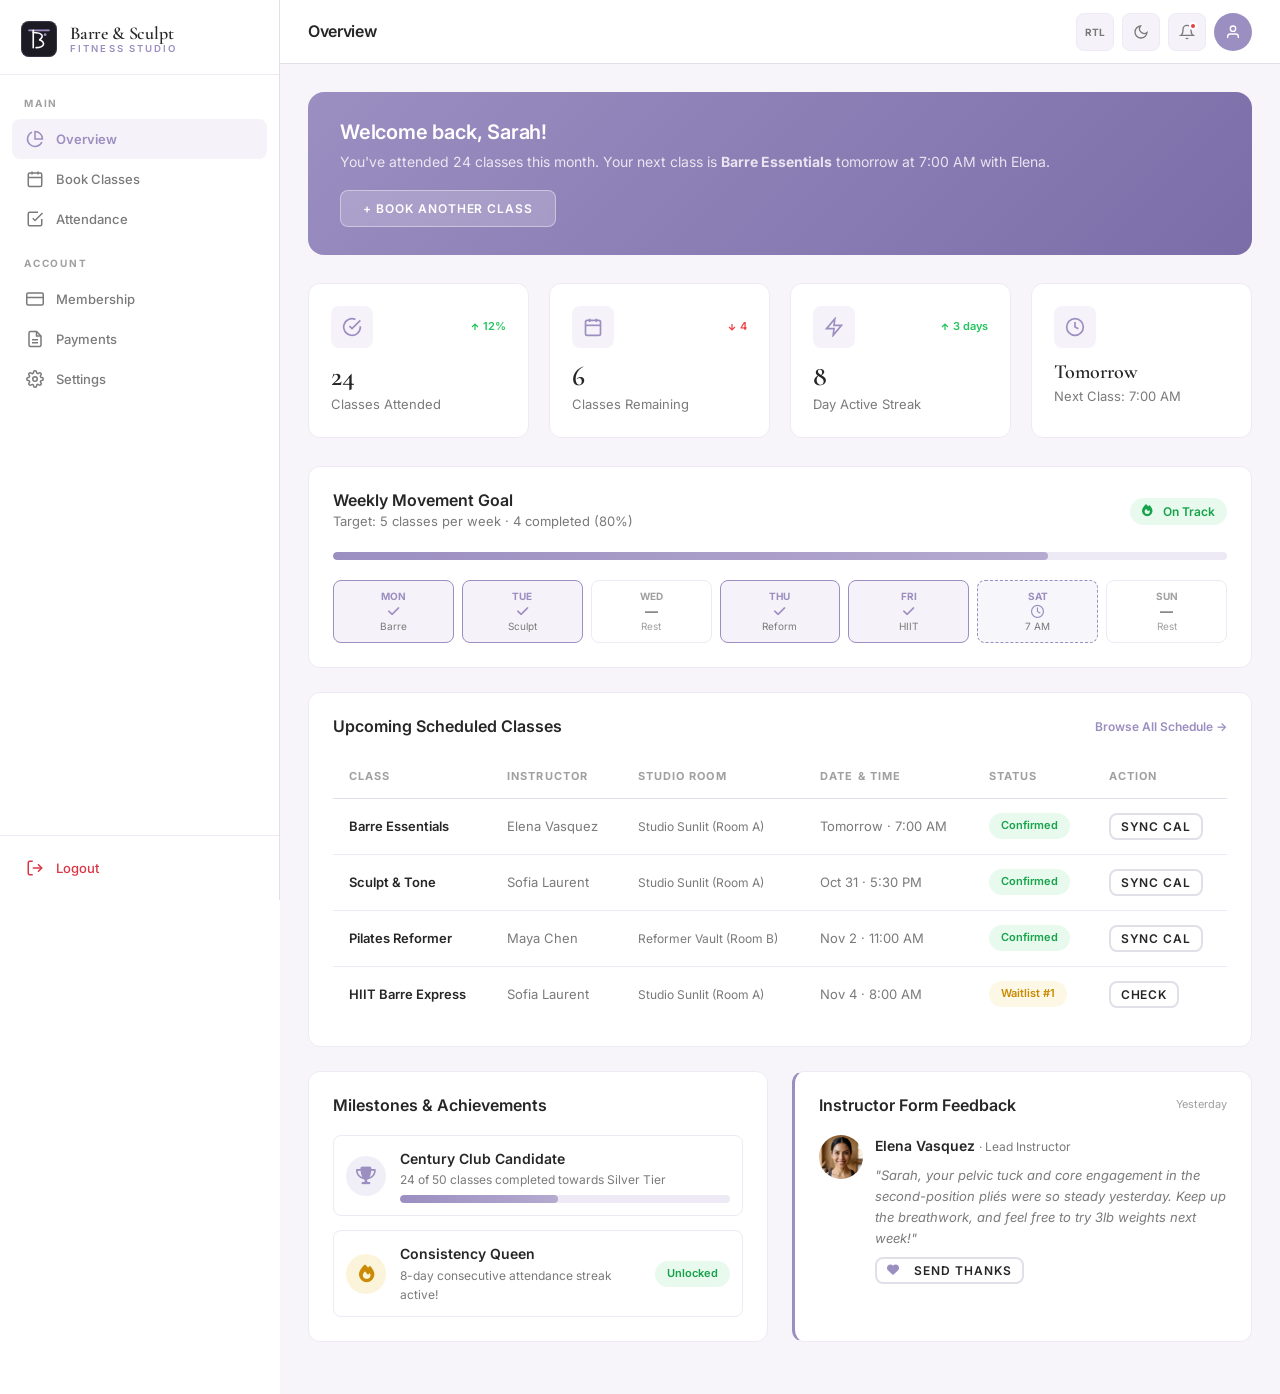
==== commit a4294a80: "fix" ====
--- a/dashboard/index.html
+++ b/dashboard/index.html
@@ -666,8 +666,8 @@
                 <div class="dash-card">
                     <div class="dash-card-header" style="flex-wrap:wrap;gap:12px;">
                         <h3>Detailed Studio History</h3>
-                        <div style="display:flex;gap:8px;">
-                            <select class="form-input" style="padding:6px 12px;font-size:0.75rem;width:auto;">
+                        <div style="display:flex;gap:12px;align-items:center;">
+                            <select class="form-input form-select-sm" aria-label="Filter Attendance Month">
                                 <option>October 2026 (24)</option>
                                 <option>September 2026 (20)</option>
                                 <option>August 2026 (18)</option>
--- a/style.css
+++ b/style.css
@@ -409,6 +409,28 @@
     background: var(--primary-20);
 }
 
+.theme-icon {
+    display: flex;
+    align-items: center;
+    justify-content: center;
+    width: 100%;
+    height: 100%;
+    line-height: 0;
+}
+.theme-icon svg,
+.nav-icon-btn svg {
+    display: block;
+    margin: auto;
+}
+.dir-indicator {
+    display: flex;
+    align-items: center;
+    justify-content: center;
+    font-size: 0.6875rem;
+    font-weight: 700;
+    line-height: 1;
+}
+
 /* ─── MOBILE NAV & HAMBURGER ─────────────────────────────── */
 .mobile-menu-btn {
     display: none;
@@ -1652,6 +1674,24 @@
     padding-left: 48px;
 }
 
+select.form-input.form-select-sm {
+    padding: 7px 42px 7px 16px;
+    font-size: 0.75rem;
+    font-weight: 500;
+    width: auto;
+    background-position: right 14px center;
+    background-size: 14px 14px;
+    height: 34px;
+    line-height: 1.2;
+}
+
+[dir="rtl"] select.form-input.form-select-sm,
+.dark [dir="rtl"] select.form-input.form-select-sm,
+[dir="rtl"] .dark select.form-input.form-select-sm {
+    padding: 7px 16px 7px 42px;
+    background-position: left 14px center;
+}
+
 .form-input-wrapper {
     position: relative;
     width: 100%;
@@ -3682,13 +3722,42 @@
 }
 
 /* ─── RTL ADJUSTMENTS ───────────────────────────────────────── */
-[dir="rtl"] .section-eyebrow::before { display: none; }
+[dir="rtl"] .section-eyebrow::before {
+    display: block;
+}
 [dir="rtl"] .section-eyebrow::after {
-    content: '';
-    width: 28px;
-    height: 2px;
-    background: var(--primary);
-    flex-shrink: 0;
+    display: none;
+}
+[dir="rtl"] .text-left,
+[dir="rtl"] [class*="lg:text-left"],
+[dir="rtl"] .lg\:text-left {
+    text-align: right !important;
+}
+[dir="rtl"] h1,
+[dir="rtl"] h2,
+[dir="rtl"] h3,
+[dir="rtl"] h4,
+[dir="rtl"] h5,
+[dir="rtl"] h6,
+[dir="rtl"] p,
+[dir="rtl"] .section-title,
+[dir="rtl"] .section-desc,
+[dir="rtl"] .join-team-content {
+    unicode-bidi: plaintext;
+    text-align: right;
+}
+[dir="rtl"] .text-center,
+[dir="rtl"] .text-center h1,
+[dir="rtl"] .text-center h2,
+[dir="rtl"] .text-center h3,
+[dir="rtl"] .text-center h4,
+[dir="rtl"] .text-center h5,
+[dir="rtl"] .text-center h6,
+[dir="rtl"] .text-center p,
+[dir="rtl"] .text-center .section-title,
+[dir="rtl"] .text-center .section-desc,
+[dir="rtl"] [class*="text-center"] {
+    text-align: center !important;
 }
 [dir="rtl"] .nav-link.active::after {
     left: 50%;
@@ -3696,6 +3765,12 @@
 }
 [dir="rtl"] .back-to-top { right: auto; left: 24px; }
 [dir="rtl"] .schedule-class { border-left: none; border-right: 3px solid var(--primary); text-align: right; }
+[dir="rtl"] .instructor-spotlight-quote {
+    border-left: none !important;
+    border-right: 3px solid var(--primary) !important;
+    border-radius: var(--radius) 0 0 var(--radius) !important;
+    text-align: right;
+}
 [dir="rtl"] .form-label {
     text-align: right;
 }
@@ -3707,6 +3782,37 @@
     direction: ltr;
     text-align: right;
     unicode-bidi: isolate;
+}
+[dir="rtl"] input[type="date"] {
+    direction: ltr;
+    display: inline-flex;
+    align-items: center;
+    justify-content: flex-start;
+}
+[dir="rtl"] input[type="date"]::-webkit-datetime-edit {
+    order: 2;
+}
+[dir="rtl"] input[type="date"]::-webkit-calendar-picker-indicator {
+    order: 1;
+    margin-left: 0;
+    margin-right: 8px;
+    cursor: pointer;
+}
+[dir="rtl"] .accordion-btn,
+[dir="rtl"] .class-detail-body {
+    text-align: right !important;
+}
+[dir="rtl"] .class-detail-body p {
+    direction: ltr;
+    display: inline-block;
+    unicode-bidi: isolate;
+}
+[dir="rtl"] .accordion-content-inner {
+    text-align: right;
+}
+.class-detail-body > div:first-child {
+    flex: 1 1 auto;
+    min-width: 0;
 }
 [dir="rtl"] input[type="tel"]::placeholder {
     text-align: right;
